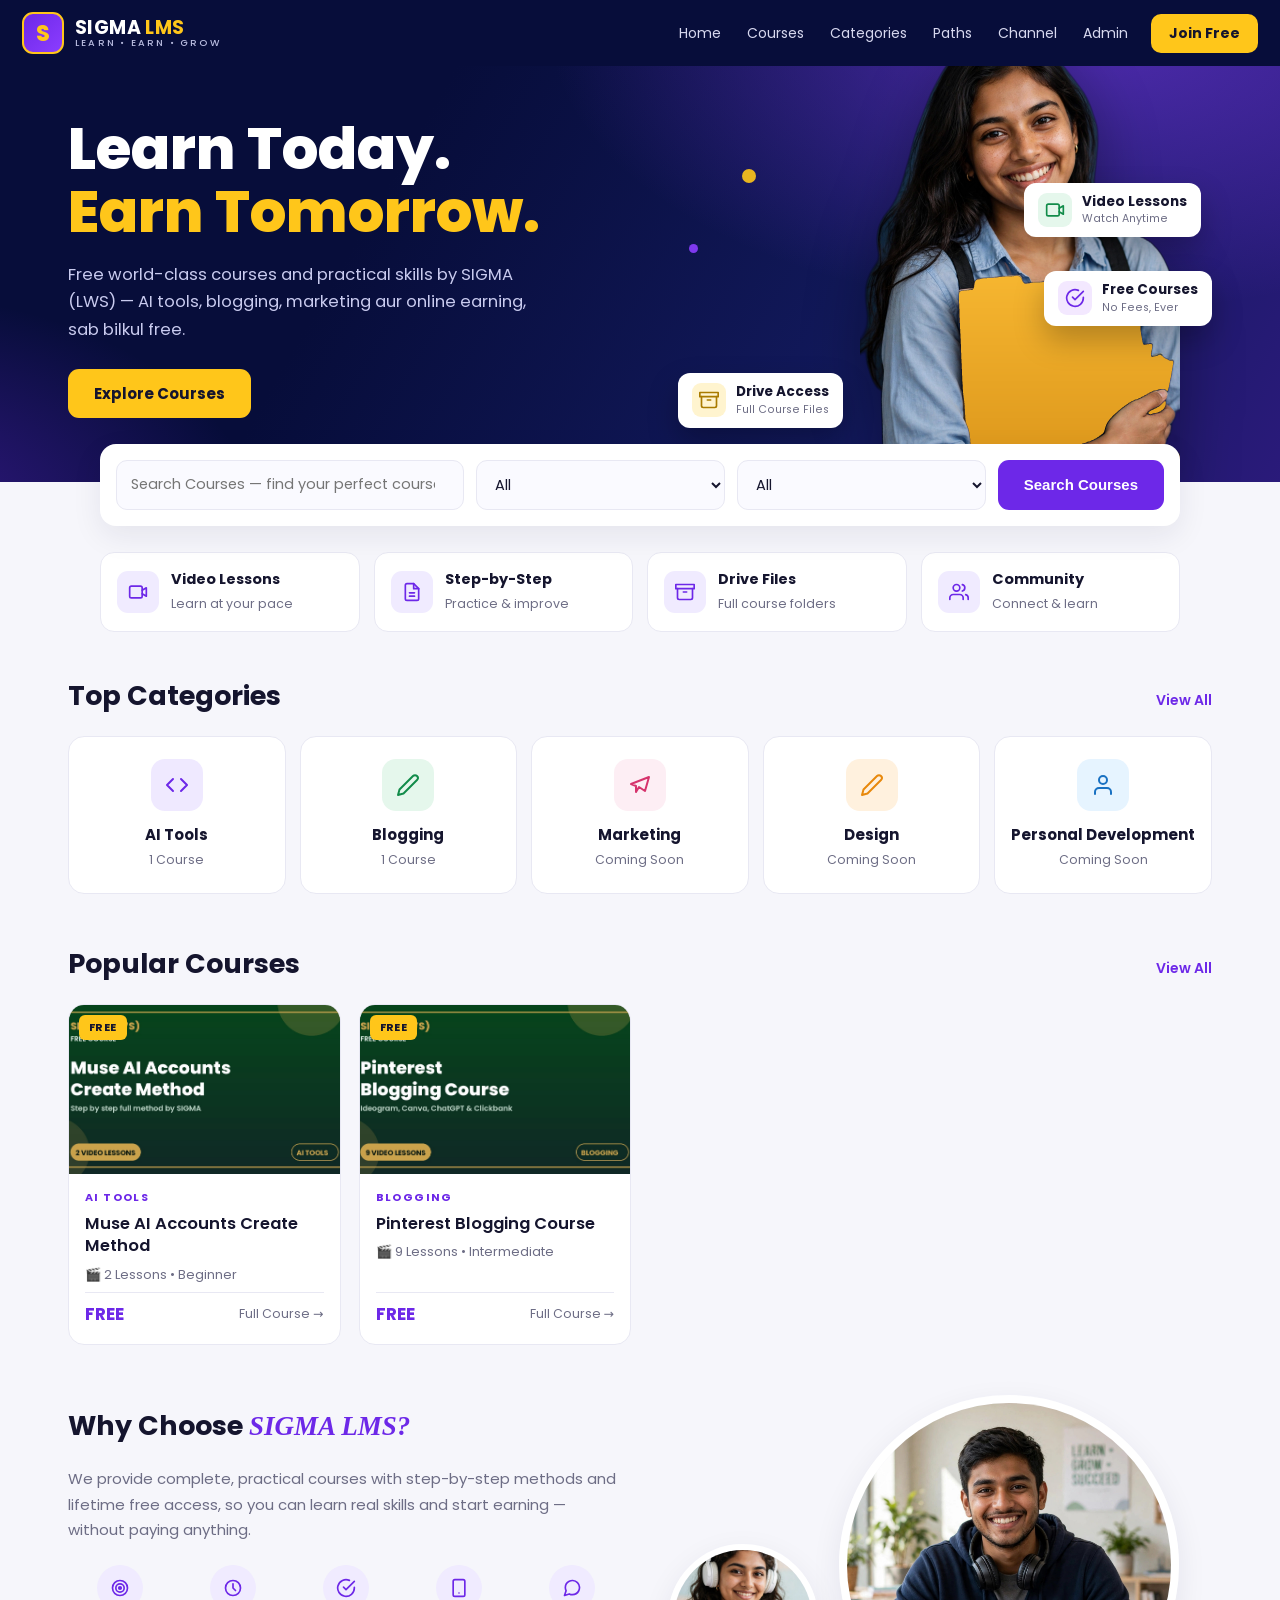
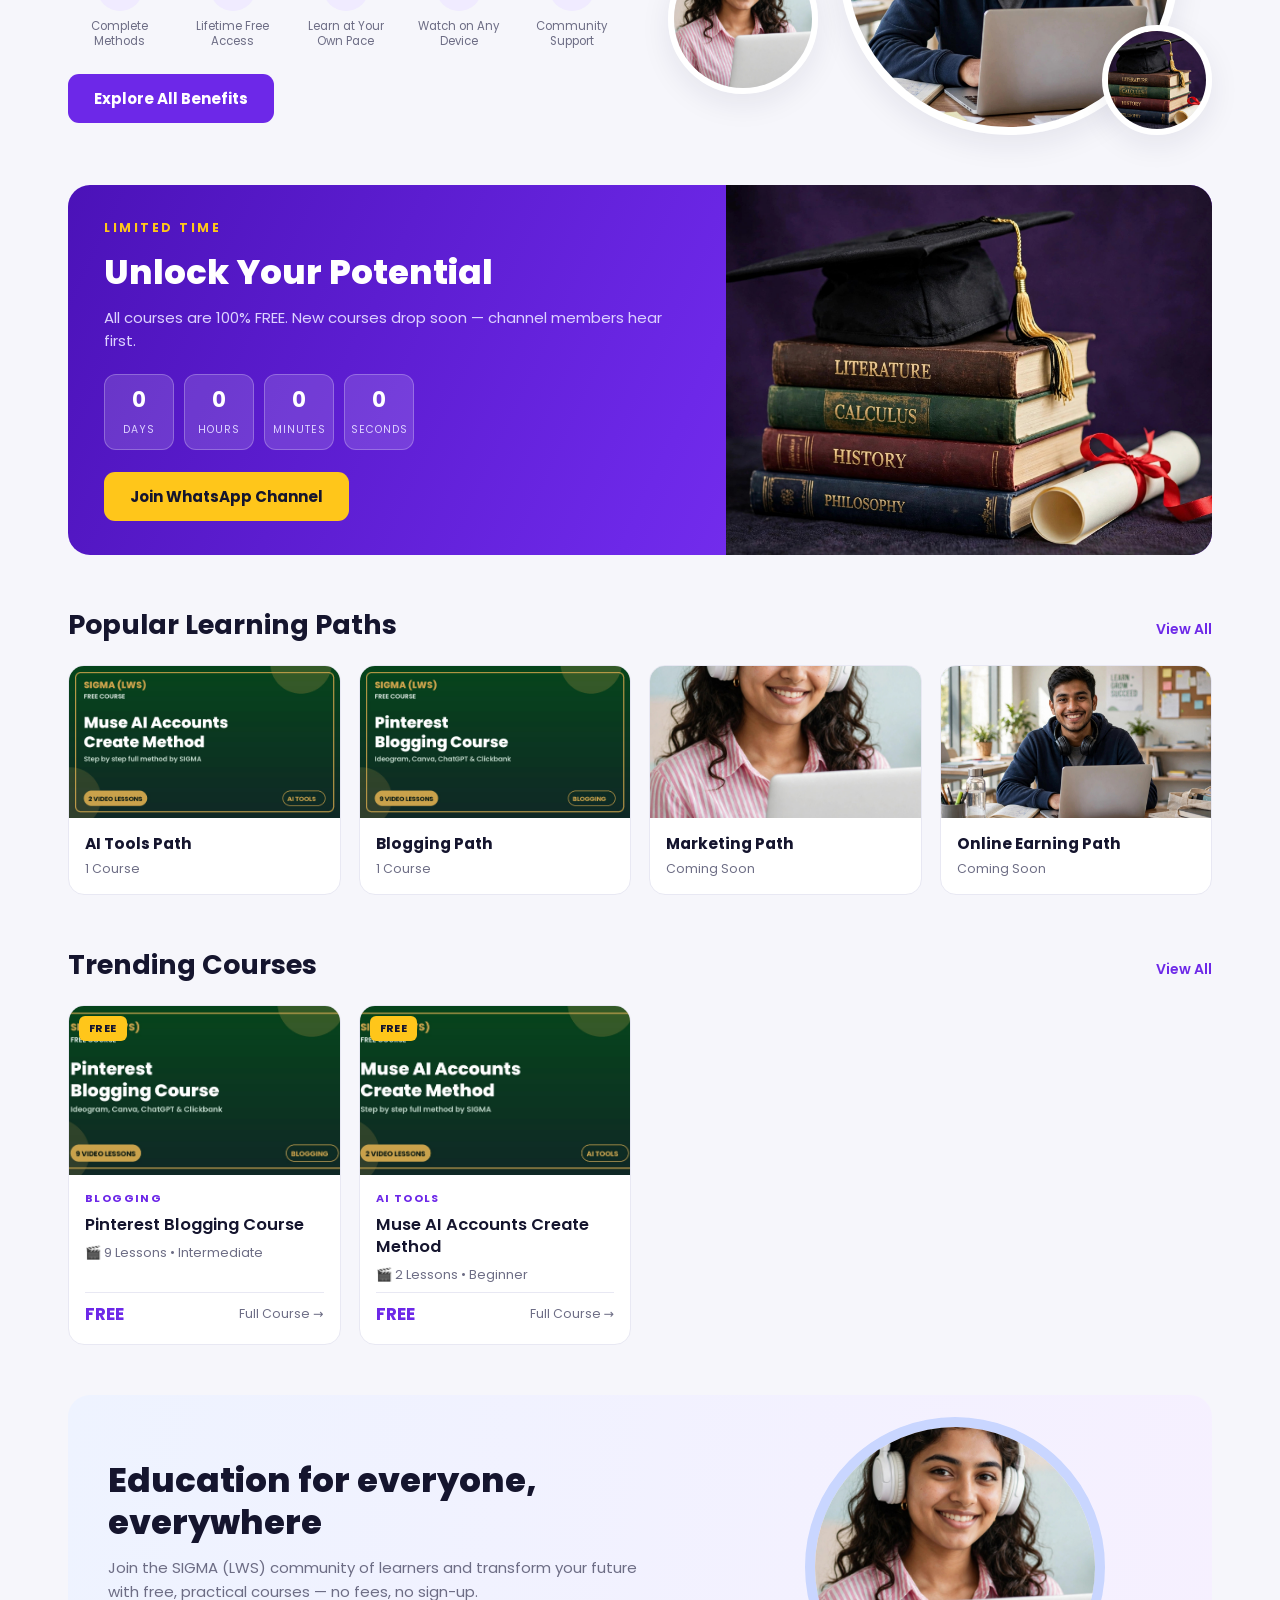
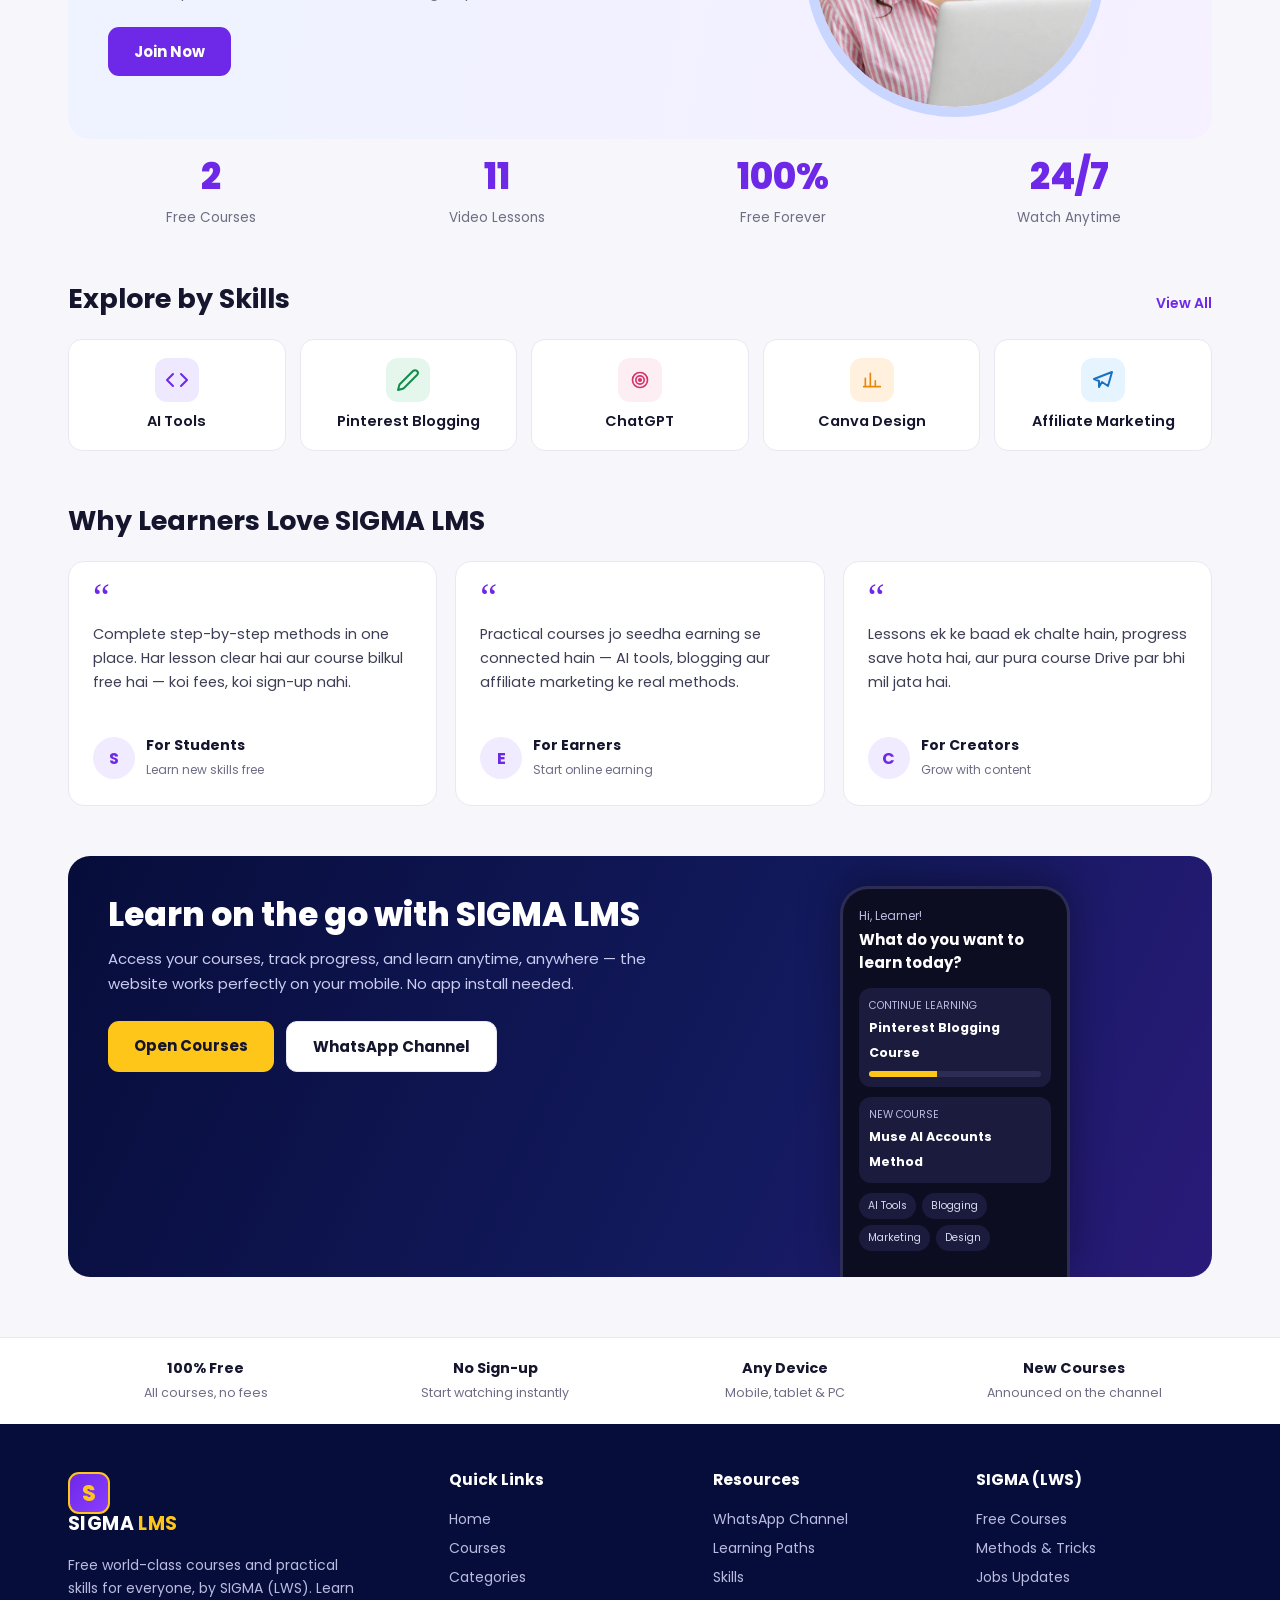
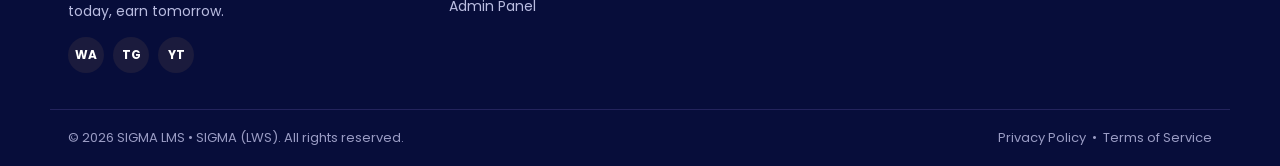
==== index.html @ 2634d7b3 "Redesign homepage to NavikX-style LMS layout (SIGMA branding, honest free-course content)" ====
<!DOCTYPE html>
<html lang="en">
<head>
<meta charset="UTF-8">
<meta name="viewport" content="width=device-width, initial-scale=1.0">
<title>SIGMA LMS — Free Courses by SIGMA (LWS)</title>
<meta name="description" content="Learn today, earn tomorrow. Free online courses by SIGMA (LWS) — watch video lessons online or open the full course in Google Drive.">
<link rel="icon" href="data:image/svg+xml,<svg xmlns='http://www.w3.org/2000/svg' viewBox='0 0 100 100'><rect width='100' height='100' rx='20' fill='%23070d3a'/><text x='50' y='68' font-size='52' text-anchor='middle' fill='%23ffc61a' font-family='Arial' font-weight='bold'>S</text></svg>">
<link rel="preconnect" href="https://fonts.googleapis.com">
<link href="https://fonts.googleapis.com/css2?family=Poppins:wght@400;500;600;700;800&display=swap" rel="stylesheet">
<link rel="stylesheet" href="style.css?v=2">
</head>
<body>
<header class="topbar">
  <a class="brand" href="#/">
    <span class="brand-badge">S</span>
    <span class="brand-text">SIGMA <b>LMS</b><small>LEARN • EARN • GROW</small></span>
  </a>
  <nav class="topnav">
    <a href="#/" class="nl">Home</a>
    <a href="#/" class="nl" data-goto="courses">Courses</a>
    <a href="#/" class="nl" data-goto="categories">Categories</a>
    <a href="#/" class="nl" data-goto="paths">Paths</a>
    <a href="https://whatsapp.com/channel/0029VbE0bx5BKfhvceuZrE1I" target="_blank" rel="noopener" class="nl">Channel</a>
    <a href="admin.html" class="nl">Admin</a>
    <a href="#/" class="joinbtn" data-goto="courses">Join Free</a>
  </nav>
</header>

<main id="app"></main>

<section class="trust">
  <div class="trust-in">
    <div class="trust-item"><b>100% Free</b><span>All courses, no fees</span></div>
    <div class="trust-item"><b>No Sign-up</b><span>Start watching instantly</span></div>
    <div class="trust-item"><b>Any Device</b><span>Mobile, tablet & PC</span></div>
    <div class="trust-item"><b>New Courses</b><span>Announced on the channel</span></div>
  </div>
</section>

<footer class="footer">
  <div class="footer-in">
    <div class="fcol fbrand">
      <a class="brand light" href="#/"><span class="brand-badge">S</span><span class="brand-text">SIGMA <b>LMS</b></span></a>
      <p>Free world-class courses and practical skills for everyone, by SIGMA (LWS). Learn today, earn tomorrow.</p>
      <div class="socials">
        <a href="https://whatsapp.com/channel/0029VbE0bx5BKfhvceuZrE1I" target="_blank" rel="noopener" aria-label="WhatsApp">WA</a>
        <a href="https://t.me/sigmabanner_bot" target="_blank" rel="noopener" aria-label="Telegram">TG</a>
        <a href="https://www.youtube.com/@sigmapackofficial" target="_blank" rel="noopener" aria-label="YouTube">YT</a>
      </div>
    </div>
    <div class="fcol">
      <h4>Quick Links</h4>
      <a href="#/">Home</a><a href="#/" data-goto="courses">Courses</a><a href="#/" data-goto="categories">Categories</a><a href="admin.html">Admin Panel</a>
    </div>
    <div class="fcol">
      <h4>Resources</h4>
      <a href="https://whatsapp.com/channel/0029VbE0bx5BKfhvceuZrE1I" target="_blank" rel="noopener">WhatsApp Channel</a><a href="#/" data-goto="paths">Learning Paths</a><a href="#/" data-goto="skills">Skills</a>
    </div>
    <div class="fcol">
      <h4>SIGMA (LWS)</h4>
      <a href="https://whatsapp.com/channel/0029VbE0bx5BKfhvceuZrE1I" target="_blank" rel="noopener">Free Courses</a><a href="https://whatsapp.com/channel/0029VbE0bx5BKfhvceuZrE1I" target="_blank" rel="noopener">Methods & Tricks</a><a href="https://whatsapp.com/channel/0029VbE0bx5BKfhvceuZrE1I" target="_blank" rel="noopener">Jobs Updates</a>
    </div>
  </div>
  <div class="fbar"><span>© 2026 SIGMA LMS • SIGMA (LWS). All rights reserved.</span><span>Privacy Policy &nbsp;•&nbsp; Terms of Service</span></div>
</footer>

<script src="data.js?v=2"></script>
<script src="app.js?v=2"></script>
</body>
</html>
---- style.css ----
*{box-sizing:border-box;margin:0;padding:0}
:root{
  --navy:#070d3a; --navy2:#131a5e; --purple:#6d28e8; --purple2:#8b3dff;
  --yellow:#ffc61a; --ink:#15152e; --muted:#6d6d85; --bg:#f6f6fb;
  --card:#ffffff; --line:#e8e8f3; --shadow:0 10px 30px rgba(21,21,60,.08);
}
html{scroll-behavior:smooth}
body{background:var(--bg);color:var(--ink);font-family:'Poppins','Segoe UI',system-ui,Arial,sans-serif}
a{color:inherit;text-decoration:none}
img{max-width:100%}
.wrap{max-width:1180px;margin:0 auto;padding:0 18px}

/* header */
.topbar{position:sticky;top:0;z-index:60;background:var(--navy);display:flex;align-items:center;justify-content:space-between;gap:14px;padding:12px 22px}
.brand{display:flex;align-items:center;gap:11px;color:#fff}
.brand-badge{width:42px;height:42px;border-radius:11px;background:linear-gradient(135deg,var(--purple),var(--purple2));border:2px solid var(--yellow);display:flex;align-items:center;justify-content:center;font-size:22px;font-weight:800;color:var(--yellow)}
.brand-text{font-size:19px;font-weight:700;letter-spacing:.4px;line-height:1.05;color:#fff}
.brand-text b{color:var(--yellow)}
.brand-text small{display:block;font-size:9.5px;color:#b9bce0;font-weight:500;letter-spacing:2.2px}
.topnav{display:flex;gap:4px;align-items:center;flex-wrap:wrap}
.topnav a.nl{padding:8px 11px;font-size:14px;color:#d7d8ef;border-radius:8px}
.topnav a.nl:hover{color:var(--yellow)}
.joinbtn{background:var(--yellow);color:#15152e !important;font-weight:700;padding:9px 18px;border-radius:10px;font-size:14px;margin-left:8px}

/* hero */
.hero{background:radial-gradient(900px 480px at 85% -10%,rgba(139,61,255,.5),transparent 60%),radial-gradient(700px 420px at -10% 110%,rgba(109,40,232,.45),transparent 55%),linear-gradient(120deg,var(--navy) 30%,var(--navy2) 70%,#2a1a7a);color:#fff;overflow:hidden;position:relative}
.hero-in{max-width:1180px;margin:0 auto;padding:52px 18px 0;display:grid;grid-template-columns:1.05fr .95fr;gap:20px;align-items:end}
.hero-copy{padding-bottom:64px}
.hero-copy h1{font-size:clamp(36px,5.4vw,58px);line-height:1.08;font-weight:800}
.hero-copy h1 span{color:var(--yellow);display:block}
.hero-copy p{color:#c9cbef;margin:18px 0 26px;font-size:16.5px;line-height:1.65;max-width:480px}
.btn{display:inline-block;padding:13px 26px;border-radius:11px;background:var(--yellow);color:#15152e;font-weight:700;font-size:15px;border:none;cursor:pointer;transition:transform .15s ease}
.btn:hover{transform:translateY(-2px)}
.btn.purple{background:var(--purple);color:#fff}
.btn.ghost{background:#fff;color:var(--ink);border:1px solid var(--line)}
.btn.green{background:#128c4a;color:#fff}
.btn:disabled{opacity:.45;cursor:default;transform:none}
.hero-art{position:relative;min-height:340px}
.hero-art>img{position:absolute;bottom:0;right:6%;height:min(480px,44vw);filter:drop-shadow(0 18px 30px rgba(0,0,0,.35))}
.hero-dot{position:absolute;border-radius:50%;background:var(--yellow);opacity:.9}
.chip-float{position:absolute;background:#fff;color:var(--ink);border-radius:12px;box-shadow:0 14px 30px rgba(0,0,0,.25);padding:10px 14px;display:flex;gap:10px;align-items:center;font-size:13px;line-height:1.3;max-width:210px}
.chip-float b{display:block;font-size:13.5px}
.chip-float small{color:var(--muted)}
.chip-float .ic{width:34px;height:34px;flex:0 0 34px;border-radius:9px;display:flex;align-items:center;justify-content:center}
.cf1{top:12%;right:2%}.cf2{top:38%;right:0}.cf3{bottom:16%;left:0}
.ic.g{background:#e5f7ec;color:#128c4a}.ic.p{background:#f3e8ff;color:var(--purple)}.ic.y{background:#fff4cf;color:#a97b00}

/* search card */
.searchbar-card{max-width:1080px;margin:-38px auto 0;position:relative;z-index:5;background:#fff;border-radius:16px;box-shadow:var(--shadow);padding:16px;display:grid;grid-template-columns:1.4fr 1fr 1fr auto;gap:12px}
.searchbar-card input,.searchbar-card select{width:100%;border:1px solid var(--line);background:#fafaff;border-radius:11px;padding:13px 14px;font-size:14.5px;color:var(--ink);outline:none;font-family:inherit}
.searchbar-card input:focus,.searchbar-card select:focus{border-color:var(--purple)}

/* features strip */
.features{max-width:1080px;margin:26px auto 0;display:grid;grid-template-columns:repeat(4,1fr);gap:14px}
.feature{background:#fff;border:1px solid var(--line);border-radius:14px;padding:16px;display:flex;gap:12px;align-items:center}
.feature .ic{width:42px;height:42px;flex:0 0 42px;border-radius:11px;display:flex;align-items:center;justify-content:center;background:#f0ebff;color:var(--purple)}
.feature b{display:block;font-size:14.5px}
.feature small{color:var(--muted);font-size:12.5px}

/* sections */
.section{max-width:1180px;margin:0 auto;padding:44px 18px 6px}
.sec-head{display:flex;justify-content:space-between;align-items:baseline;gap:12px;margin-bottom:20px}
.sec-head h2{font-size:clamp(21px,3vw,27px);font-weight:700}
.sec-head h2 em{font-style:italic;color:var(--purple);font-family:Georgia,serif}
.sec-head a{color:var(--purple);font-size:14px;font-weight:600}

/* categories */
.cats{display:grid;grid-template-columns:repeat(5,1fr);gap:14px}
.cat{background:#fff;border:1px solid var(--line);border-radius:16px;padding:22px 10px;text-align:center;transition:transform .15s ease,box-shadow .15s ease}
.cat:hover{transform:translateY(-3px);box-shadow:var(--shadow)}
.cat .ic{width:52px;height:52px;margin:0 auto 12px;border-radius:14px;display:flex;align-items:center;justify-content:center}
.cat b{display:block;font-size:15px}
.cat small{color:var(--muted);font-size:12.5px}
.ic.c1{background:#efe9ff;color:#6d28e8}.ic.c2{background:#e5f7ec;color:#128c4a}.ic.c3{background:#fdeef4;color:#d6336c}.ic.c4{background:#fff1de;color:#e8890c}.ic.c5{background:#e6f4ff;color:#1971c2}

/* course cards */
.grid{display:grid;grid-template-columns:repeat(4,1fr);gap:18px}
.card{background:var(--card);border:1px solid var(--line);border-radius:16px;overflow:hidden;transition:transform .18s ease,box-shadow .18s ease;display:flex;flex-direction:column}
.card:hover{transform:translateY(-4px);box-shadow:var(--shadow)}
.card .thumbwrap{position:relative}
.card img{width:100%;aspect-ratio:16/10;object-fit:cover;display:block;background:#0a0a24}
.badge{position:absolute;top:10px;left:10px;background:var(--yellow);color:#15152e;font-size:11px;font-weight:700;padding:4px 10px;border-radius:6px;letter-spacing:.4px}
.card-body{padding:15px 16px 17px;display:flex;flex-direction:column;gap:7px;flex:1}
.card-cat{font-size:11px;letter-spacing:1.4px;color:var(--purple);font-weight:700;text-transform:uppercase}
.card h3{font-size:16.5px;line-height:1.35;font-weight:600}
.card h3 a:hover{color:var(--purple)}
.card .meta{color:var(--muted);font-size:13px}
.card .price{margin-top:auto;padding-top:8px;border-top:1px solid var(--line);display:flex;justify-content:space-between;align-items:center}
.card .price b{color:var(--purple);font-size:17px}
.card .price span{color:var(--muted);font-size:12.5px}
.prog{height:6px;background:#eeeef7;border-radius:99px;overflow:hidden}
.prog i{display:block;height:100%;background:var(--purple)}

/* why choose */
.why{display:grid;grid-template-columns:1fr 1fr;gap:34px;align-items:center}
.why p{color:var(--muted);line-height:1.7;margin:12px 0 22px;font-size:15px}
.why-feats{display:grid;grid-template-columns:repeat(5,1fr);gap:10px;margin-bottom:24px}
.why-feats .wf{text-align:center;font-size:11.5px;color:var(--muted);line-height:1.35}
.why-feats .wf .ic{width:46px;height:46px;margin:0 auto 8px;border-radius:50%;background:#f0ebff;color:var(--purple);display:flex;align-items:center;justify-content:center}
.why-art{position:relative;min-height:340px}
.why-art .big{width:min(340px,72%);aspect-ratio:1;border-radius:50%;object-fit:cover;border:8px solid #fff;box-shadow:var(--shadow);position:absolute;right:6%;top:0}
.why-art .s1{width:150px;aspect-ratio:1;border-radius:50%;object-fit:cover;border:6px solid #fff;box-shadow:var(--shadow);position:absolute;left:2%;bottom:12%}
.why-art .s2{width:110px;aspect-ratio:1;border-radius:50%;object-fit:cover;border:6px solid #fff;box-shadow:var(--shadow);position:absolute;right:0;bottom:0}

/* offer banner */
.offer{background:linear-gradient(115deg,#4b12b8,#6d28e8 55%,#8b3dff);border-radius:22px;color:#fff;display:grid;grid-template-columns:1.15fr .85fr;overflow:hidden}
.offer-copy{padding:34px 36px}
.offer-copy .lt{color:var(--yellow);letter-spacing:2.5px;font-size:12px;font-weight:700}
.offer-copy h3{font-size:clamp(24px,3.4vw,34px);margin:10px 0 8px;font-weight:800}
.offer-copy p{color:#ddd2ff;font-size:15px}
.count{display:flex;gap:10px;margin:22px 0}
.count .cd{background:rgba(255,255,255,.14);border:1px solid rgba(255,255,255,.25);border-radius:12px;padding:9px 0;width:70px;text-align:center}
.count .cd b{display:block;font-size:21px}
.count .cd small{font-size:10.5px;color:#ddd2ff;letter-spacing:1px}
.offer img{width:100%;height:100%;object-fit:cover;min-height:230px}

/* paths */
.paths{display:grid;grid-template-columns:repeat(4,1fr);gap:18px}
.path{background:#fff;border:1px solid var(--line);border-radius:16px;overflow:hidden;transition:transform .15s ease,box-shadow .15s ease}
.path:hover{transform:translateY(-3px);box-shadow:var(--shadow)}
.path img{width:100%;aspect-ratio:16/9;object-fit:cover;display:block}
.path .pb{padding:14px 16px}
.path b{font-size:15.5px;display:block}
.path small{color:var(--muted);font-size:12.5px}

/* education banner */
.edu{background:linear-gradient(100deg,#eef3ff,#f6f0ff);border-radius:22px;display:grid;grid-template-columns:1.1fr .9fr;align-items:center;overflow:hidden}
.edu-copy{padding:38px 40px}
.edu-copy h3{font-size:clamp(24px,3.4vw,34px);line-height:1.25;font-weight:800}
.edu-copy p{color:var(--muted);margin:12px 0 22px;line-height:1.65;font-size:15px}
.edu-art{display:flex;justify-content:center;padding:22px}
.edu-art img{width:min(300px,80%);aspect-ratio:1;object-fit:cover;border-radius:50%;border:10px solid #c9d6ff}

/* stats */
.stats{display:grid;grid-template-columns:repeat(4,1fr);text-align:center;padding:10px 0 0}
.stats .st b{display:block;font-size:clamp(24px,3.6vw,36px);color:var(--purple);font-weight:800}
.stats .st span{color:var(--muted);font-size:13.5px}

/* skills */
.skills{display:grid;grid-template-columns:repeat(5,1fr);gap:14px}
.skill{background:#fff;border:1px solid var(--line);border-radius:14px;padding:18px 10px;text-align:center;font-weight:600;font-size:14.5px}
.skill .ic{width:44px;height:44px;margin:0 auto 9px;border-radius:12px;display:flex;align-items:center;justify-content:center}

/* learner cards */
.learners{display:grid;grid-template-columns:repeat(3,1fr);gap:18px}
.learner{background:#fff;border:1px solid var(--line);border-radius:16px;padding:24px}
.learner .q{font-size:38px;color:var(--purple);font-family:Georgia,serif;line-height:.6;display:block;margin-bottom:14px}
.learner p{color:#3d3d55;line-height:1.65;font-size:14.5px;min-height:96px}
.learner .who{display:flex;gap:11px;align-items:center;margin-top:16px}
.learner .who .av{width:42px;height:42px;border-radius:50%;background:#f0ebff;color:var(--purple);display:flex;align-items:center;justify-content:center;font-weight:700}
.learner .who b{display:block;font-size:14px}
.learner .who small{color:var(--muted);font-size:12px}

/* app banner */
.appbanner{background:linear-gradient(115deg,var(--navy),var(--navy2) 60%,#2a1a7a);border-radius:22px;color:#fff;display:grid;grid-template-columns:1.1fr .9fr;overflow:hidden}
.app-copy{padding:38px 40px}
.app-copy h3{font-size:clamp(24px,3.4vw,33px);font-weight:800;line-height:1.25}
.app-copy p{color:#c9cbef;margin:12px 0 24px;line-height:1.65;font-size:15px}
.app-btns{display:flex;gap:12px;flex-wrap:wrap}
.phone-zone{display:flex;justify-content:center;align-items:flex-end;padding-top:30px}
.phone{width:230px;background:#0d0d22;border:3px solid #2c2c55;border-bottom:none;border-radius:28px 28px 0 0;padding:18px 16px 26px;box-shadow:0 -10px 40px rgba(0,0,0,.35)}
.phone .ph-greet{font-size:12px;color:#b9bce0}
.phone .ph-title{font-weight:700;font-size:15px;margin:3px 0 14px}
.phone .ph-card{background:#1b1b3d;border-radius:12px;padding:10px;margin-bottom:10px}
.phone .ph-card small{color:#b9bce0;font-size:10.5px;display:block}
.phone .ph-card b{font-size:12.5px}
.phone .ph-bar{height:6px;background:#2c2c55;border-radius:99px;margin-top:7px;overflow:hidden}
.phone .ph-bar i{display:block;height:100%;width:40%;background:var(--yellow)}
.phone .ph-chips{display:flex;gap:6px;flex-wrap:wrap}
.phone .ph-chips span{background:#1b1b3d;font-size:10.5px;padding:5px 9px;border-radius:99px;color:#d7d8ef}

/* trust + footer */
.trust{background:#fff;border-top:1px solid var(--line);margin-top:54px}
.trust-in{max-width:1180px;margin:0 auto;padding:20px 18px;display:grid;grid-template-columns:repeat(4,1fr);gap:14px;text-align:center}
.trust-item b{display:block;font-size:14.5px}
.trust-item span{color:var(--muted);font-size:12.5px}
.footer{background:var(--navy);color:#d7d8ef}
.footer-in{max-width:1180px;margin:0 auto;padding:44px 18px 10px;display:grid;grid-template-columns:1.5fr 1fr 1fr 1fr;gap:28px}
.fcol h4{color:#fff;font-size:15.5px;margin-bottom:14px}
.fcol a{display:block;color:#b9bce0;font-size:14px;padding:4px 0}
.fcol a:hover{color:var(--yellow)}
.fbrand p{color:#b9bce0;font-size:14px;line-height:1.65;margin:14px 0;max-width:300px}
.socials{display:flex;gap:9px}
.socials a{width:36px;height:36px;border-radius:50%;background:#1b1b3d;color:#fff;display:flex;align-items:center;justify-content:center;font-size:12px;font-weight:700;padding:0}
.fbar{max-width:1180px;margin:0 auto;padding:18px;display:flex;justify-content:space-between;gap:10px;flex-wrap:wrap;border-top:1px solid #23235c;font-size:13px;color:#9a9cc4;margin-top:26px}

/* course page */
.coursepage{max-width:1080px;margin:0 auto;padding:26px 18px 10px}
.backlink{color:var(--purple);font-size:14px;font-weight:600}
.course-head{margin:16px 0 6px}
.course-head h2{font-size:clamp(22px,4vw,31px);line-height:1.25}
.course-head p{color:var(--muted);margin-top:8px;line-height:1.6}
.player-wrap{background:#000;border-radius:16px;overflow:hidden;box-shadow:var(--shadow);margin-top:14px}
.player-wrap iframe,.player-wrap video{width:100%;aspect-ratio:16/9;display:block;border:0;background:#000}
.now{margin:14px 0 6px;font-size:15px}
.now b{color:var(--purple)}
.player-actions{display:flex;gap:10px;flex-wrap:wrap;margin:14px 0 24px}
.lessons{display:flex;flex-direction:column;gap:8px;margin-top:10px}
.lesson{display:flex;gap:12px;align-items:center;background:#fff;border:1px solid var(--line);border-radius:12px;padding:12px 14px;cursor:pointer;text-align:left;width:100%;color:var(--ink);font-size:14.5px;font-family:inherit}
.lesson:hover{border-color:var(--purple)}
.lesson.playing{border-color:var(--purple);background:#f4efff}
.lesson .n{width:30px;height:30px;flex:0 0 30px;border-radius:50%;background:#efe9ff;color:var(--purple);display:flex;align-items:center;justify-content:center;font-size:13px;font-weight:700}
.lesson.playing .n{background:var(--purple);color:#fff}
.lesson .done{margin-left:auto;color:#128c4a;font-weight:700;white-space:nowrap}
.empty{color:var(--muted);padding:34px 0;text-align:center}

@media(max-width:1020px){
  .grid{grid-template-columns:repeat(2,1fr)}
  .paths{grid-template-columns:repeat(2,1fr)}
  .cats{grid-template-columns:repeat(3,1fr)}
  .skills{grid-template-columns:repeat(3,1fr)}
  .features{grid-template-columns:repeat(2,1fr)}
}
@media(max-width:760px){
  .hero-in{grid-template-columns:1fr;padding-top:38px}
  .hero-copy{padding-bottom:8px}
  .hero-art{min-height:300px}
  .hero-art>img{height:320px;right:50%;transform:translateX(50%)}
  .cf1{top:2%;right:0}.cf2{top:34%;right:0}.cf3{bottom:4%;left:0}
  .searchbar-card{grid-template-columns:1fr;margin:-24px 14px 0}
  .features{margin:20px 14px 0}
  .why{grid-template-columns:1fr}
  .why-art{min-height:300px}
  .offer,.edu,.appbanner{grid-template-columns:1fr}
  .learners{grid-template-columns:1fr}
  .stats{grid-template-columns:repeat(2,1fr);gap:16px}
  .trust-in{grid-template-columns:repeat(2,1fr)}
  .footer-in{grid-template-columns:1fr 1fr}
  .topnav a.nl{display:none}
  .topnav a.nl.keep{display:block}
}
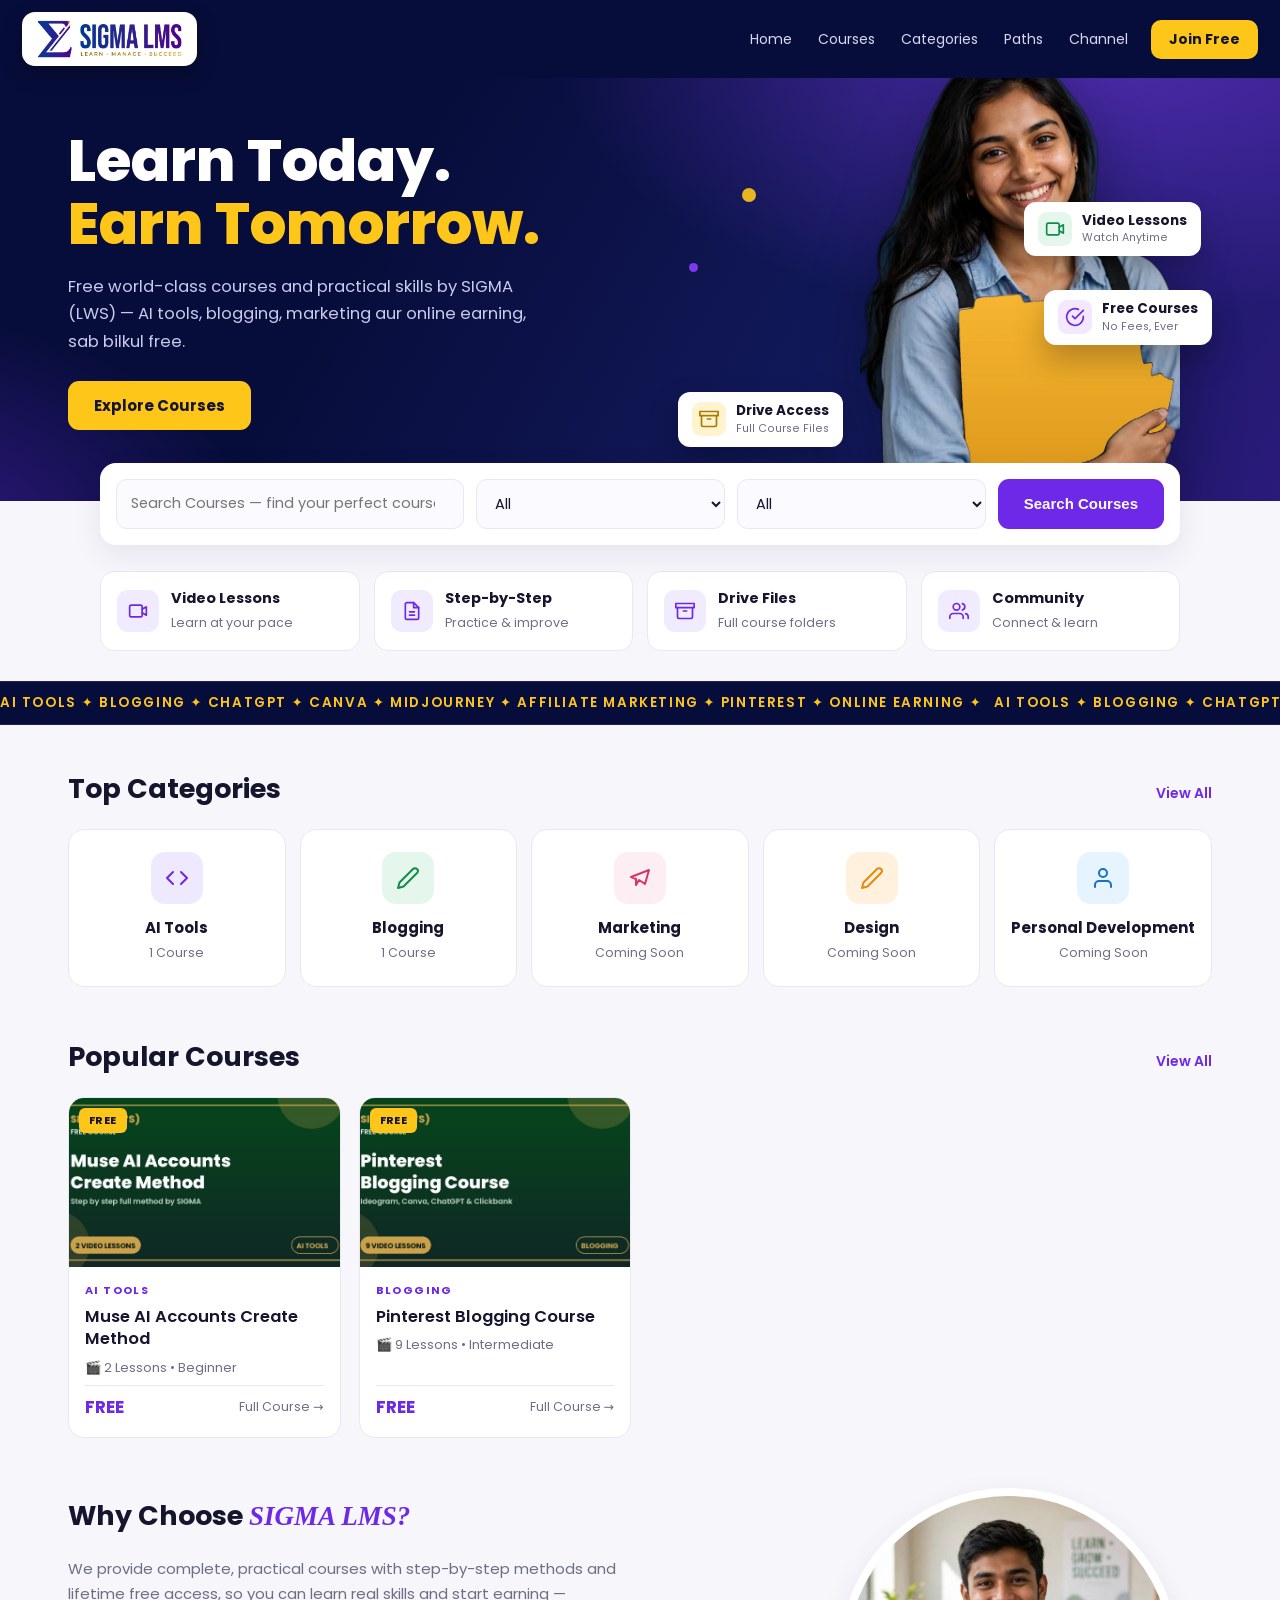
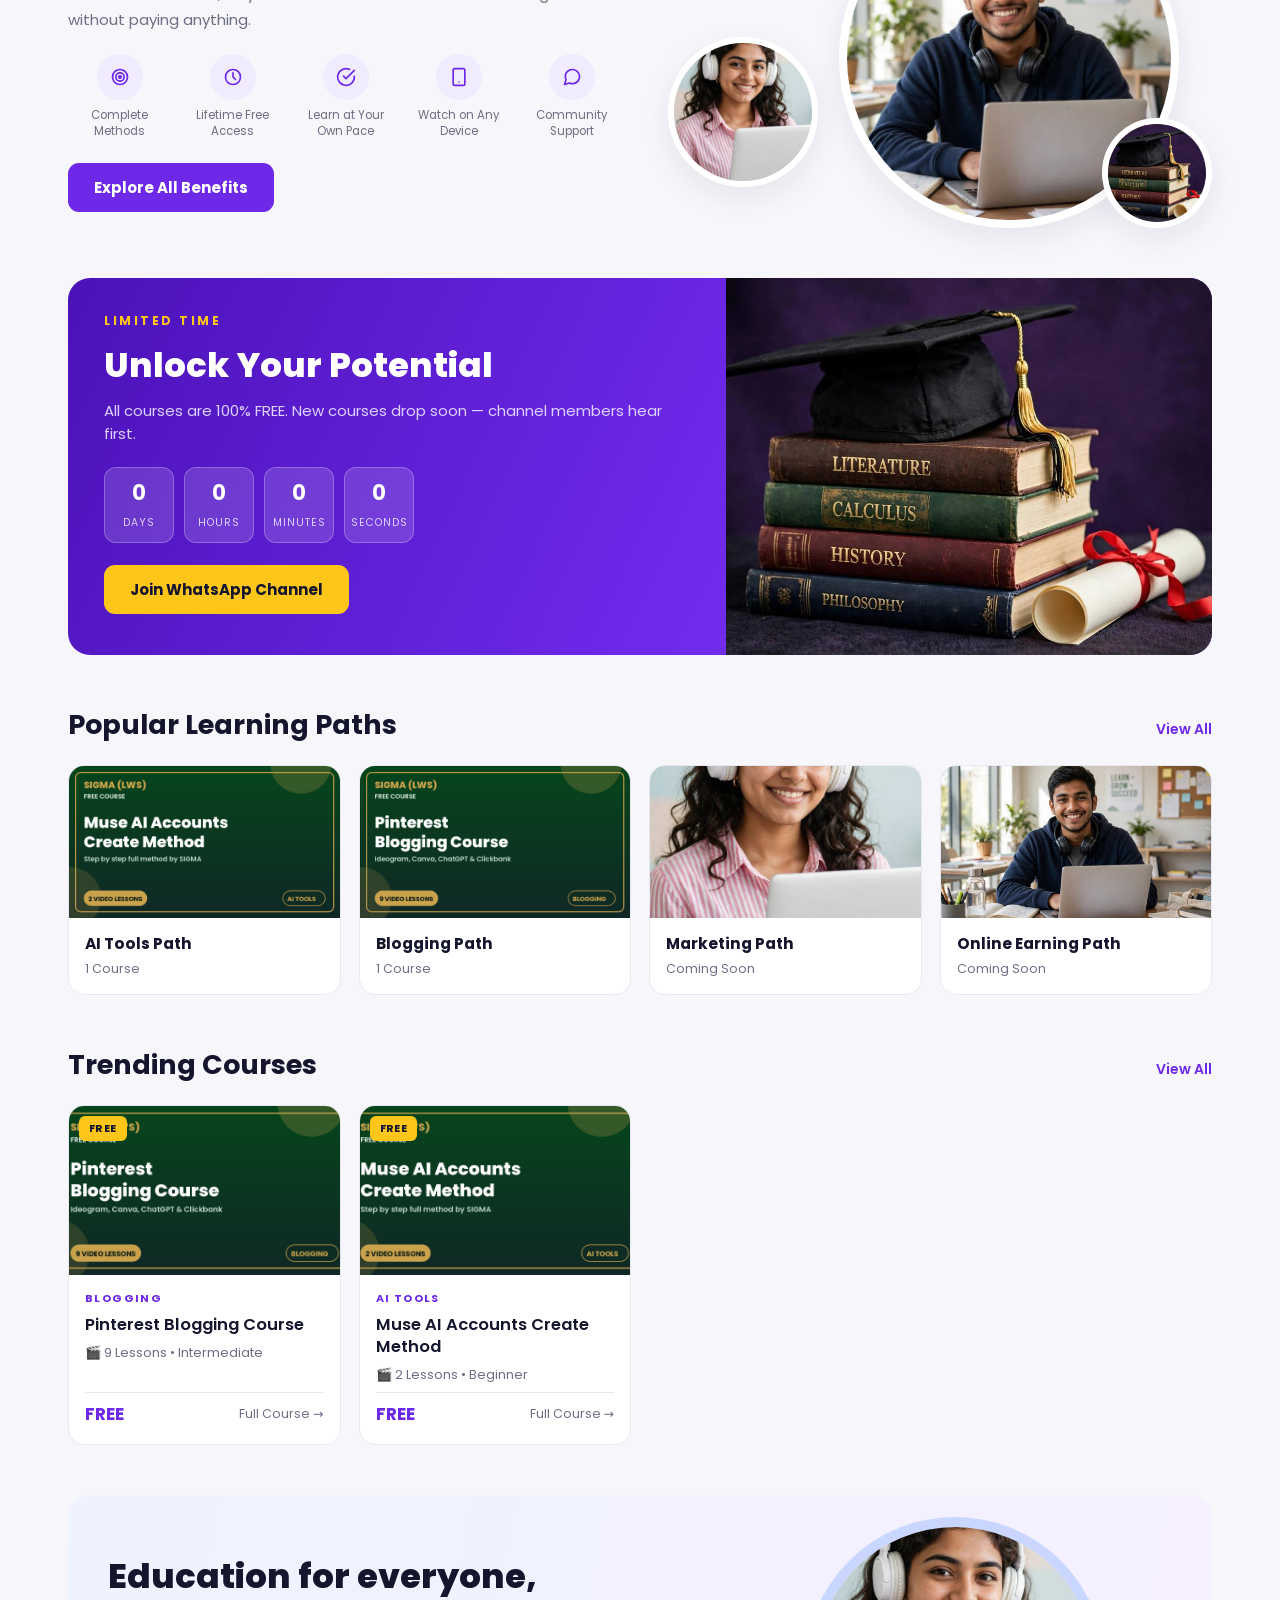
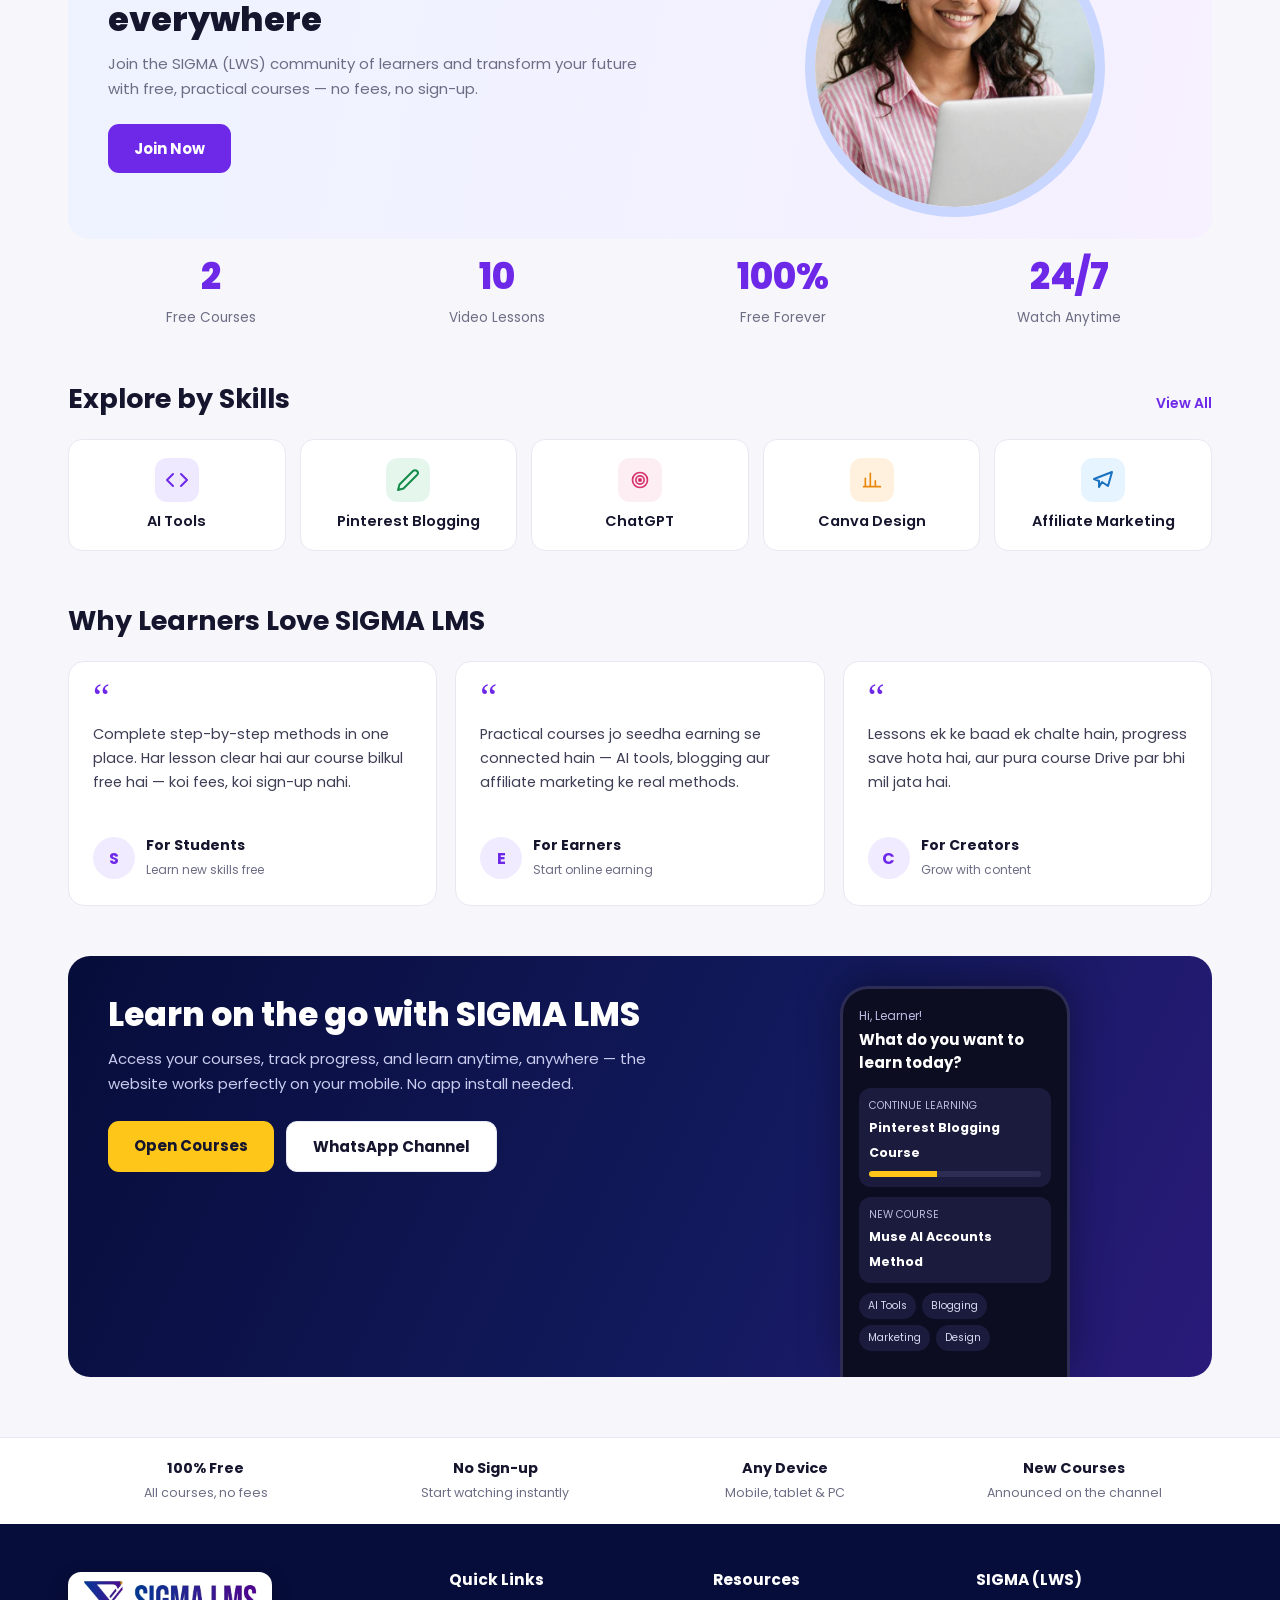
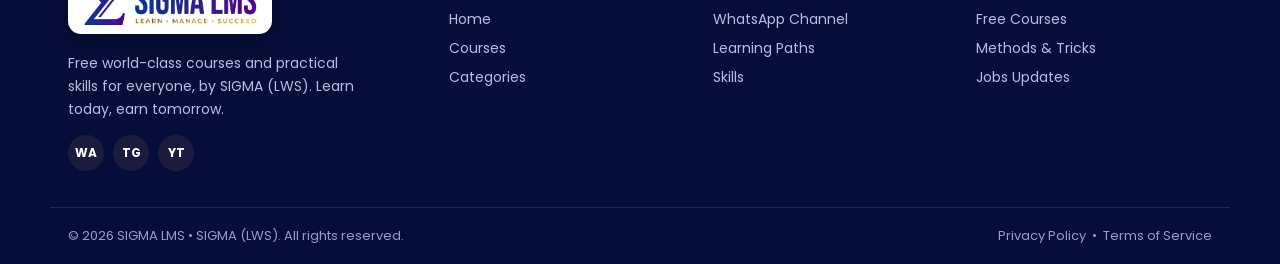
==== commit c4f868d6: "Fix round: real SIGMA LMS logo, hidden admin + username login, compressed images (3.6MB to 0.45MB), " ====
--- a/index.html
+++ b/index.html
@@ -5,16 +5,15 @@
 <meta name="viewport" content="width=device-width, initial-scale=1.0">
 <title>SIGMA LMS — Free Courses by SIGMA (LWS)</title>
 <meta name="description" content="Learn today, earn tomorrow. Free online courses by SIGMA (LWS) — watch video lessons online or open the full course in Google Drive.">
-<link rel="icon" href="data:image/svg+xml,<svg xmlns='http://www.w3.org/2000/svg' viewBox='0 0 100 100'><rect width='100' height='100' rx='20' fill='%23070d3a'/><text x='50' y='68' font-size='52' text-anchor='middle' fill='%23ffc61a' font-family='Arial' font-weight='bold'>S</text></svg>">
+<link rel="icon" type="image/png" href="assets/favicon.png">
 <link rel="preconnect" href="https://fonts.googleapis.com">
 <link href="https://fonts.googleapis.com/css2?family=Poppins:wght@400;500;600;700;800&display=swap" rel="stylesheet">
-<link rel="stylesheet" href="style.css?v=2">
+<link rel="stylesheet" href="style.css?v=4">
 </head>
 <body>
 <header class="topbar">
   <a class="brand" href="#/">
-    <span class="brand-badge">S</span>
-    <span class="brand-text">SIGMA <b>LMS</b><small>LEARN • EARN • GROW</small></span>
+    <span class="logo-pill"><img src="assets/logo-full.webp" alt="SIGMA LMS — Learn, Manage, Succeed"></span>
   </a>
   <nav class="topnav">
     <a href="#/" class="nl">Home</a>
@@ -22,7 +21,6 @@
     <a href="#/" class="nl" data-goto="categories">Categories</a>
     <a href="#/" class="nl" data-goto="paths">Paths</a>
     <a href="https://whatsapp.com/channel/0029VbE0bx5BKfhvceuZrE1I" target="_blank" rel="noopener" class="nl">Channel</a>
-    <a href="admin.html" class="nl">Admin</a>
     <a href="#/" class="joinbtn" data-goto="courses">Join Free</a>
   </nav>
 </header>
@@ -41,7 +39,7 @@
 <footer class="footer">
   <div class="footer-in">
     <div class="fcol fbrand">
-      <a class="brand light" href="#/"><span class="brand-badge">S</span><span class="brand-text">SIGMA <b>LMS</b></span></a>
+      <a class="brand light" href="#/"><span class="logo-pill foot"><img src="assets/logo-full.webp" alt="SIGMA LMS — Learn, Manage, Succeed"></span></a>
       <p>Free world-class courses and practical skills for everyone, by SIGMA (LWS). Learn today, earn tomorrow.</p>
       <div class="socials">
         <a href="https://whatsapp.com/channel/0029VbE0bx5BKfhvceuZrE1I" target="_blank" rel="noopener" aria-label="WhatsApp">WA</a>
@@ -51,7 +49,7 @@
     </div>
     <div class="fcol">
       <h4>Quick Links</h4>
-      <a href="#/">Home</a><a href="#/" data-goto="courses">Courses</a><a href="#/" data-goto="categories">Categories</a><a href="admin.html">Admin Panel</a>
+      <a href="#/">Home</a><a href="#/" data-goto="courses">Courses</a><a href="#/" data-goto="categories">Categories</a>
     </div>
     <div class="fcol">
       <h4>Resources</h4>
@@ -65,7 +63,7 @@
   <div class="fbar"><span>© 2026 SIGMA LMS • SIGMA (LWS). All rights reserved.</span><span>Privacy Policy &nbsp;•&nbsp; Terms of Service</span></div>
 </footer>
 
-<script src="data.js?v=2"></script>
-<script src="app.js?v=2"></script>
+<script src="data.js?v=4"></script>
+<script src="app.js?v=4"></script>
 </body>
 </html>
--- a/style.css
+++ b/style.css
@@ -229,3 +229,54 @@
   .topnav a.nl{display:none}
   .topnav a.nl.keep{display:block}
 }
+
+/* ===== v3: logo, animations, responsive fixes ===== */
+.logo{width:44px;height:44px;border-radius:12px;display:block;box-shadow:0 6px 16px rgba(0,0,0,.3)}
+body{overflow-x:hidden}
+@keyframes fadeUp{from{opacity:0;transform:translateY(28px)}to{opacity:1;transform:none}}
+@keyframes floaty{from{transform:translateY(-5px)}to{transform:translateY(7px)}}
+.hero-copy{animation:fadeUp .8s cubic-bezier(.2,.7,.2,1) both}
+.hero-art>img{animation:fadeUp .9s .15s cubic-bezier(.2,.7,.2,1) both}
+.chip-float{animation:floaty 4.5s ease-in-out infinite alternate}
+.cf2{animation-delay:1.2s}.cf3{animation-delay:2s}
+.rv{opacity:0;transform:translateY(26px);transition:opacity .7s ease,transform .7s cubic-bezier(.2,.7,.2,1)}
+.rv.in{opacity:1;transform:none}
+.marquee{background:var(--navy);border-top:1px solid #23235c;border-bottom:1px solid #23235c;overflow:hidden;padding:11px 0;margin-top:30px}
+.marquee-track{display:flex;width:max-content;animation:mq 26s linear infinite}
+.marquee-track span{color:var(--yellow);font-weight:600;font-size:13.5px;letter-spacing:1.6px;white-space:nowrap;padding-right:12px}
+@keyframes mq{to{transform:translateX(-50%)}}
+.card .thumbwrap img,.path img{transition:transform .5s cubic-bezier(.2,.7,.2,1)}
+.card:hover .thumbwrap img,.path:hover img{transform:scale(1.05)}
+.btn{position:relative;overflow:hidden}
+.btn::after{content:'';position:absolute;top:0;left:-70%;width:45%;height:100%;background:linear-gradient(100deg,transparent,rgba(255,255,255,.45),transparent);transform:skewX(-20deg);transition:left .5s ease}
+.btn:hover::after{left:120%}
+@media(max-width:560px){
+  .topbar{padding:10px 14px}
+  .brand-text small{display:none}
+  .brand-text{font-size:16.5px}
+  .logo{width:38px;height:38px}
+  .joinbtn{padding:8px 13px;font-size:13px;margin-left:2px}
+  .grid{grid-template-columns:1fr}
+  .paths{grid-template-columns:1fr}
+  .cats{grid-template-columns:repeat(2,1fr)}
+  .skills{grid-template-columns:repeat(2,1fr)}
+  .why-feats{grid-template-columns:repeat(3,1fr);row-gap:16px}
+  .features{grid-template-columns:1fr 1fr;gap:10px}
+  .feature{padding:12px}
+  .count .cd{width:56px}
+  .count{gap:7px}
+  .chip-float{max-width:172px;font-size:11.5px;padding:8px 10px}
+  .chip-float b{font-size:12.5px}
+  .section{padding:34px 14px 4px}
+  .offer-copy,.edu-copy,.app-copy{padding:26px 22px}
+  .searchbar-card{margin:-24px 12px 0}
+  .footer-in{grid-template-columns:1fr}
+  .hero-copy p{font-size:15px}
+  .stats{gap:14px}
+}
+
+/* ===== v4: real logo ===== */
+.logo-pill{background:#fff;border-radius:13px;padding:7px 14px;display:inline-flex;align-items:center;box-shadow:0 8px 20px rgba(0,0,0,.28)}
+.logo-pill img{height:40px;width:auto;display:block}
+.logo-pill.foot img{height:48px}
+@media(max-width:560px){.logo-pill{padding:5px 10px}.logo-pill img{height:32px}}
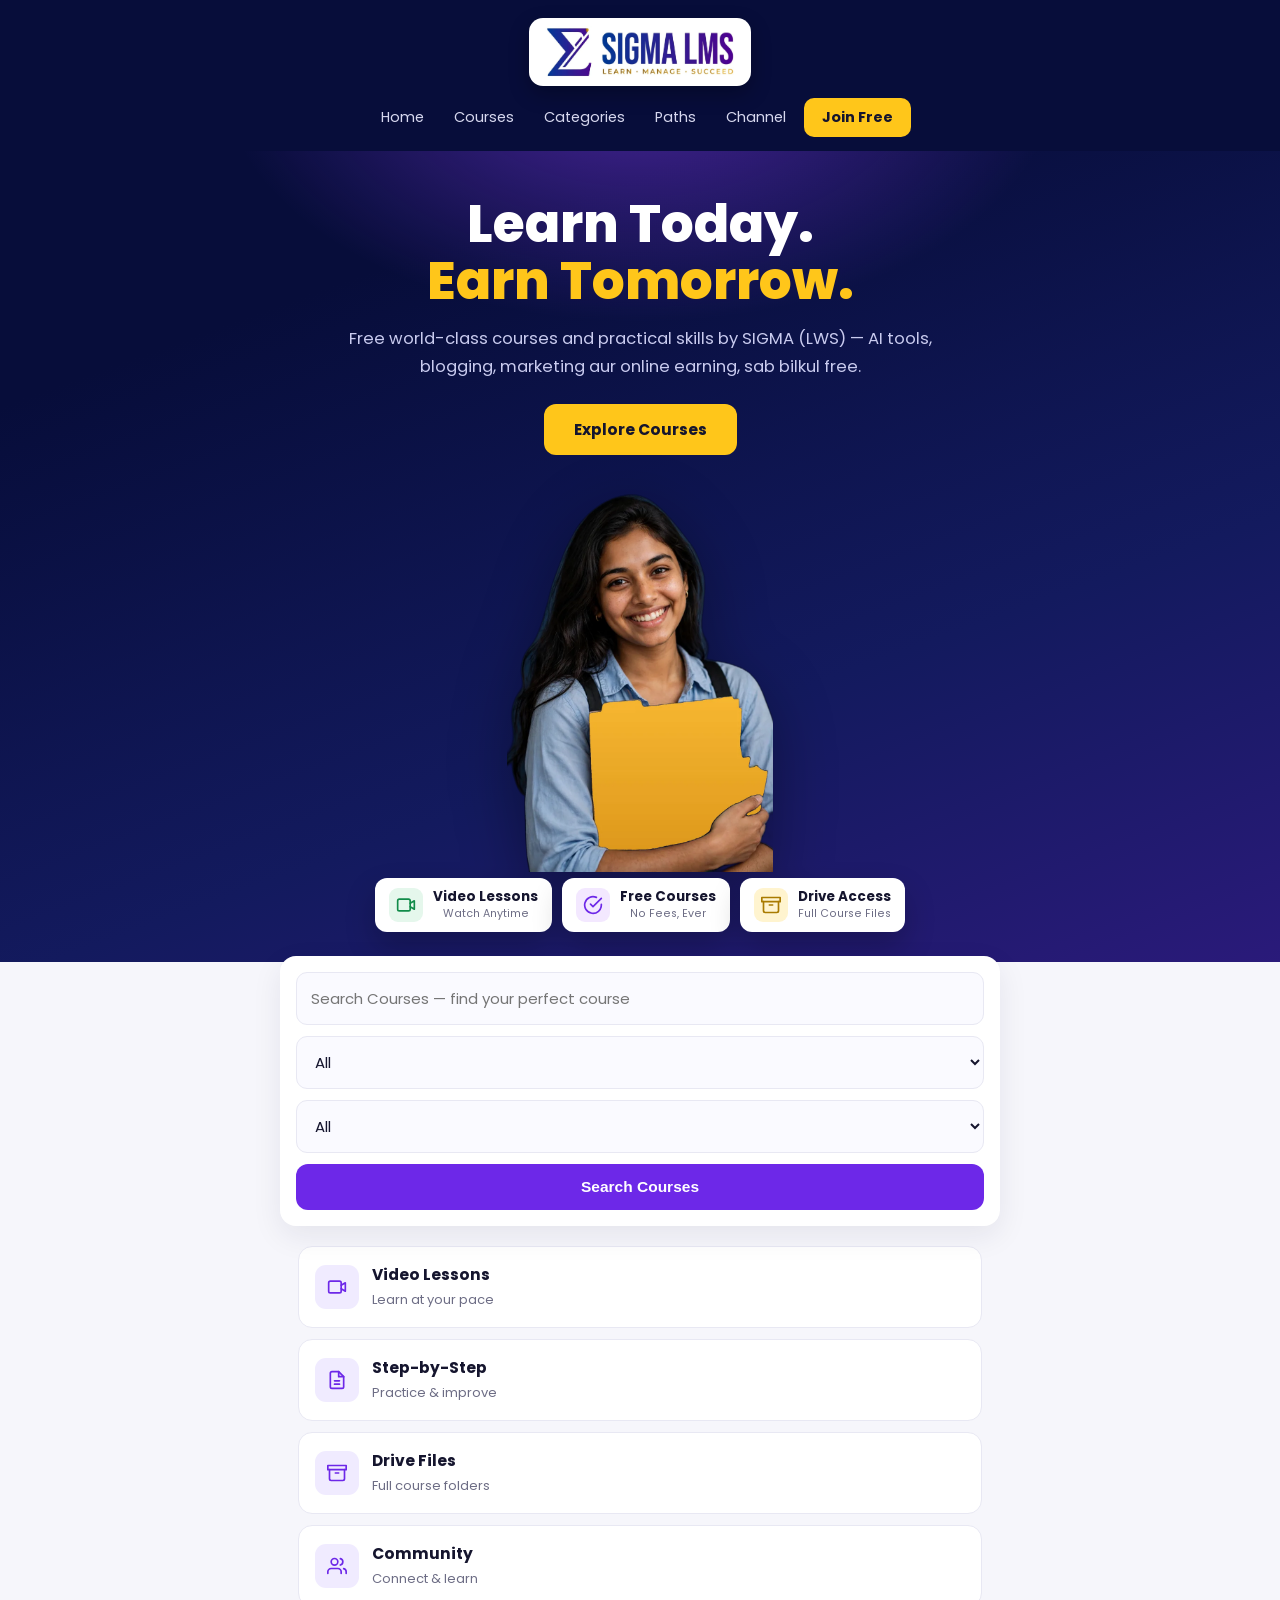
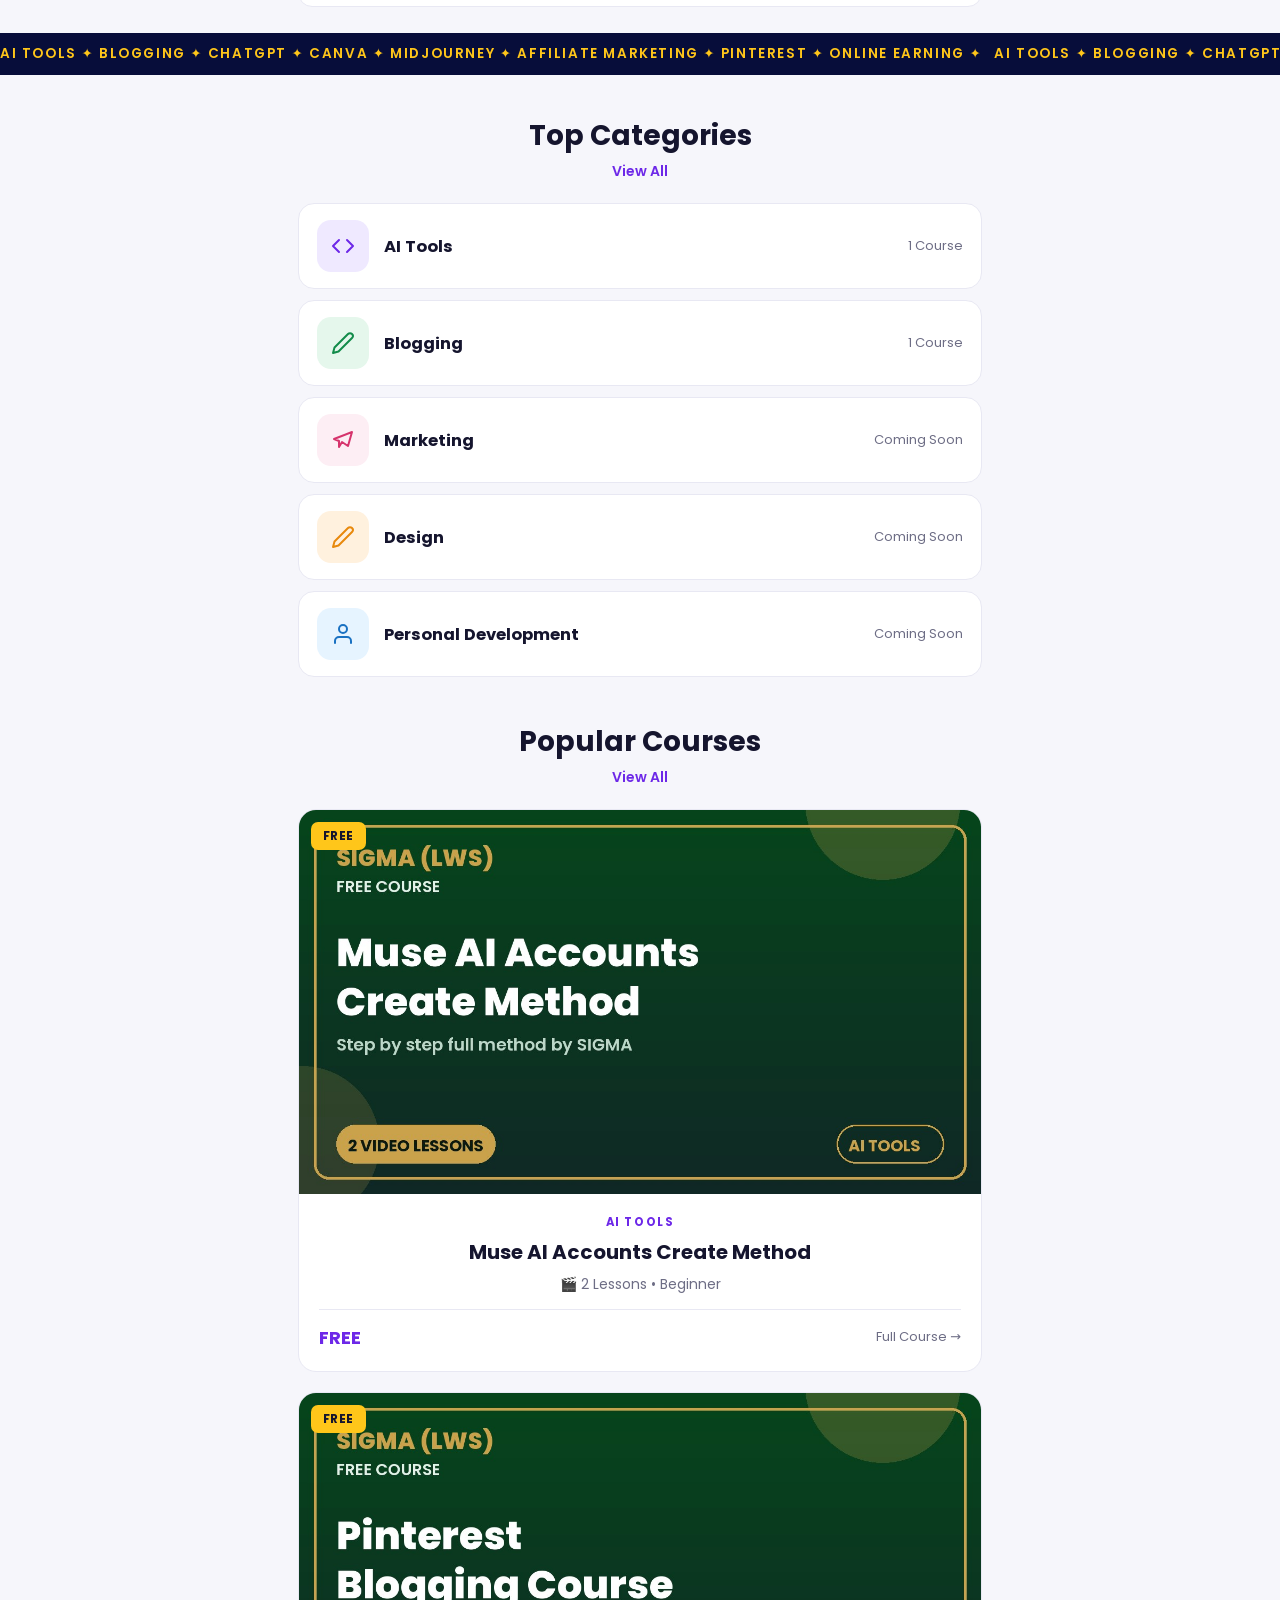
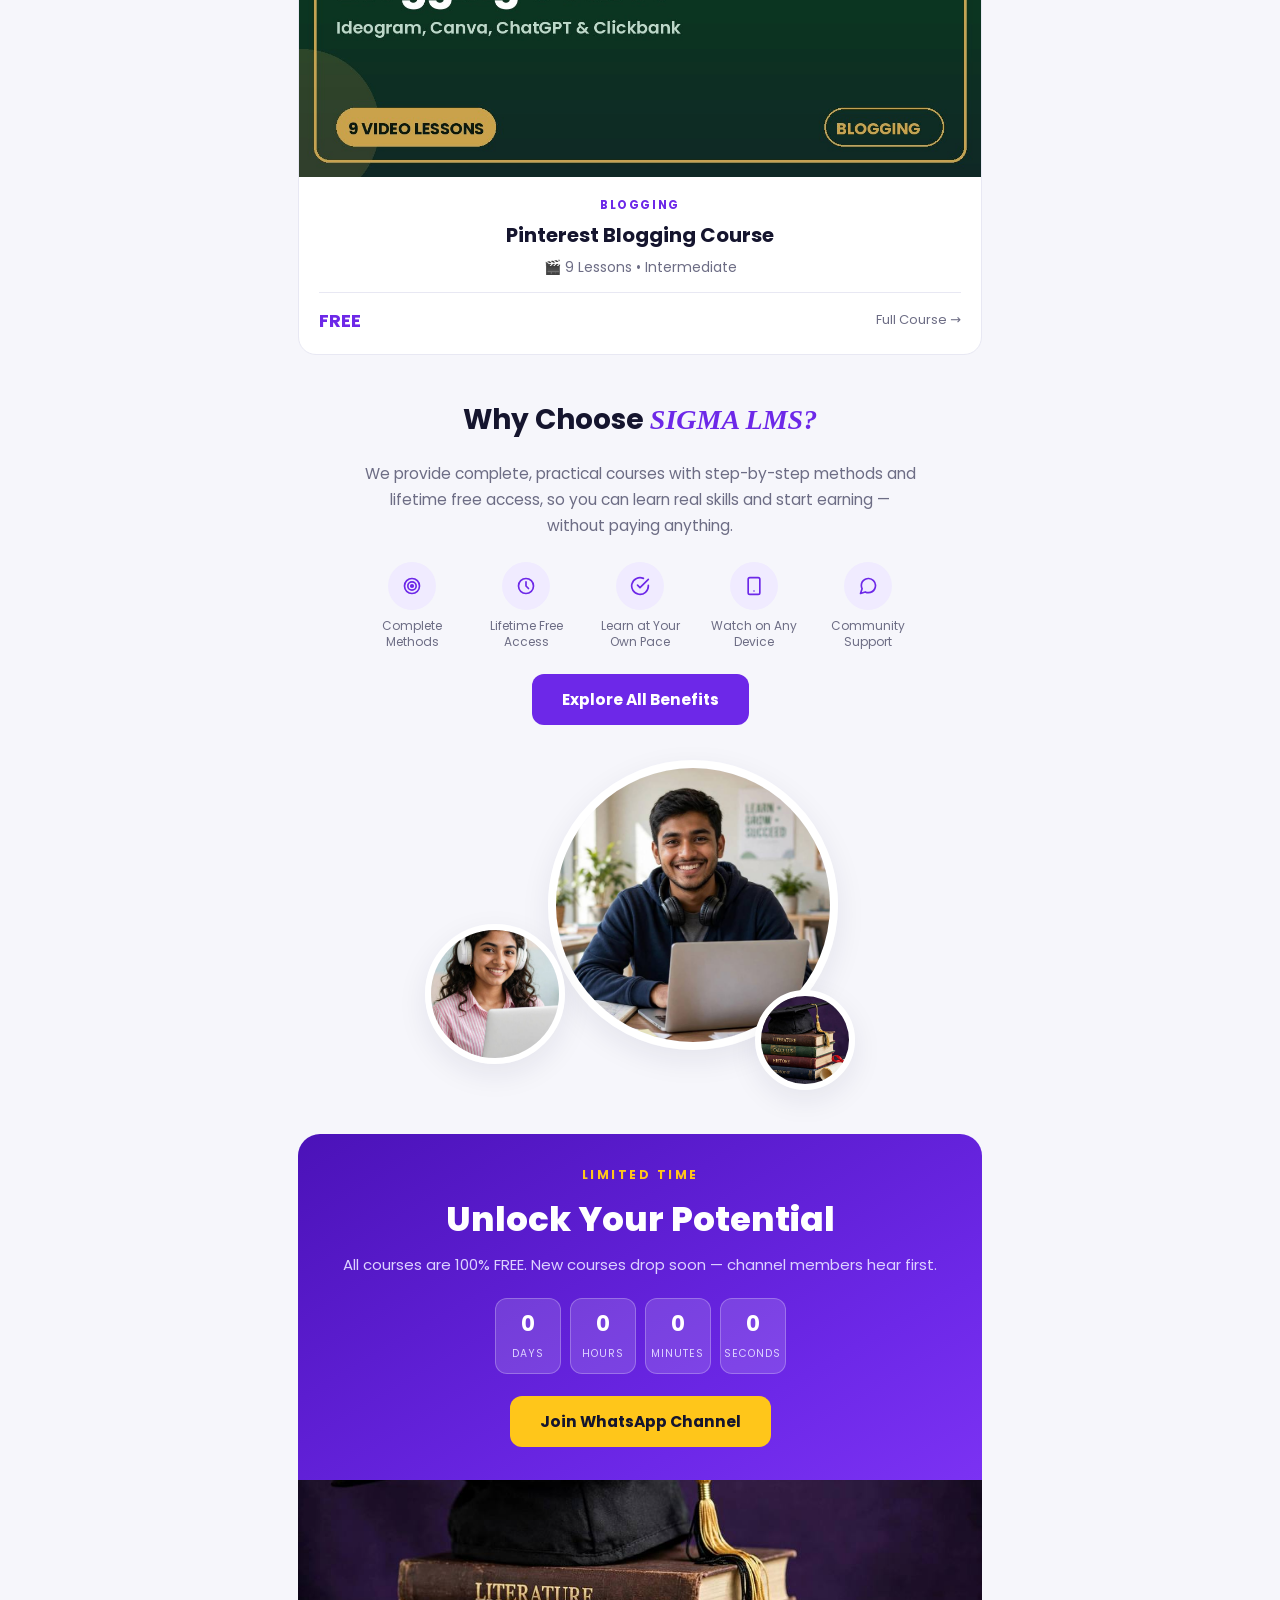
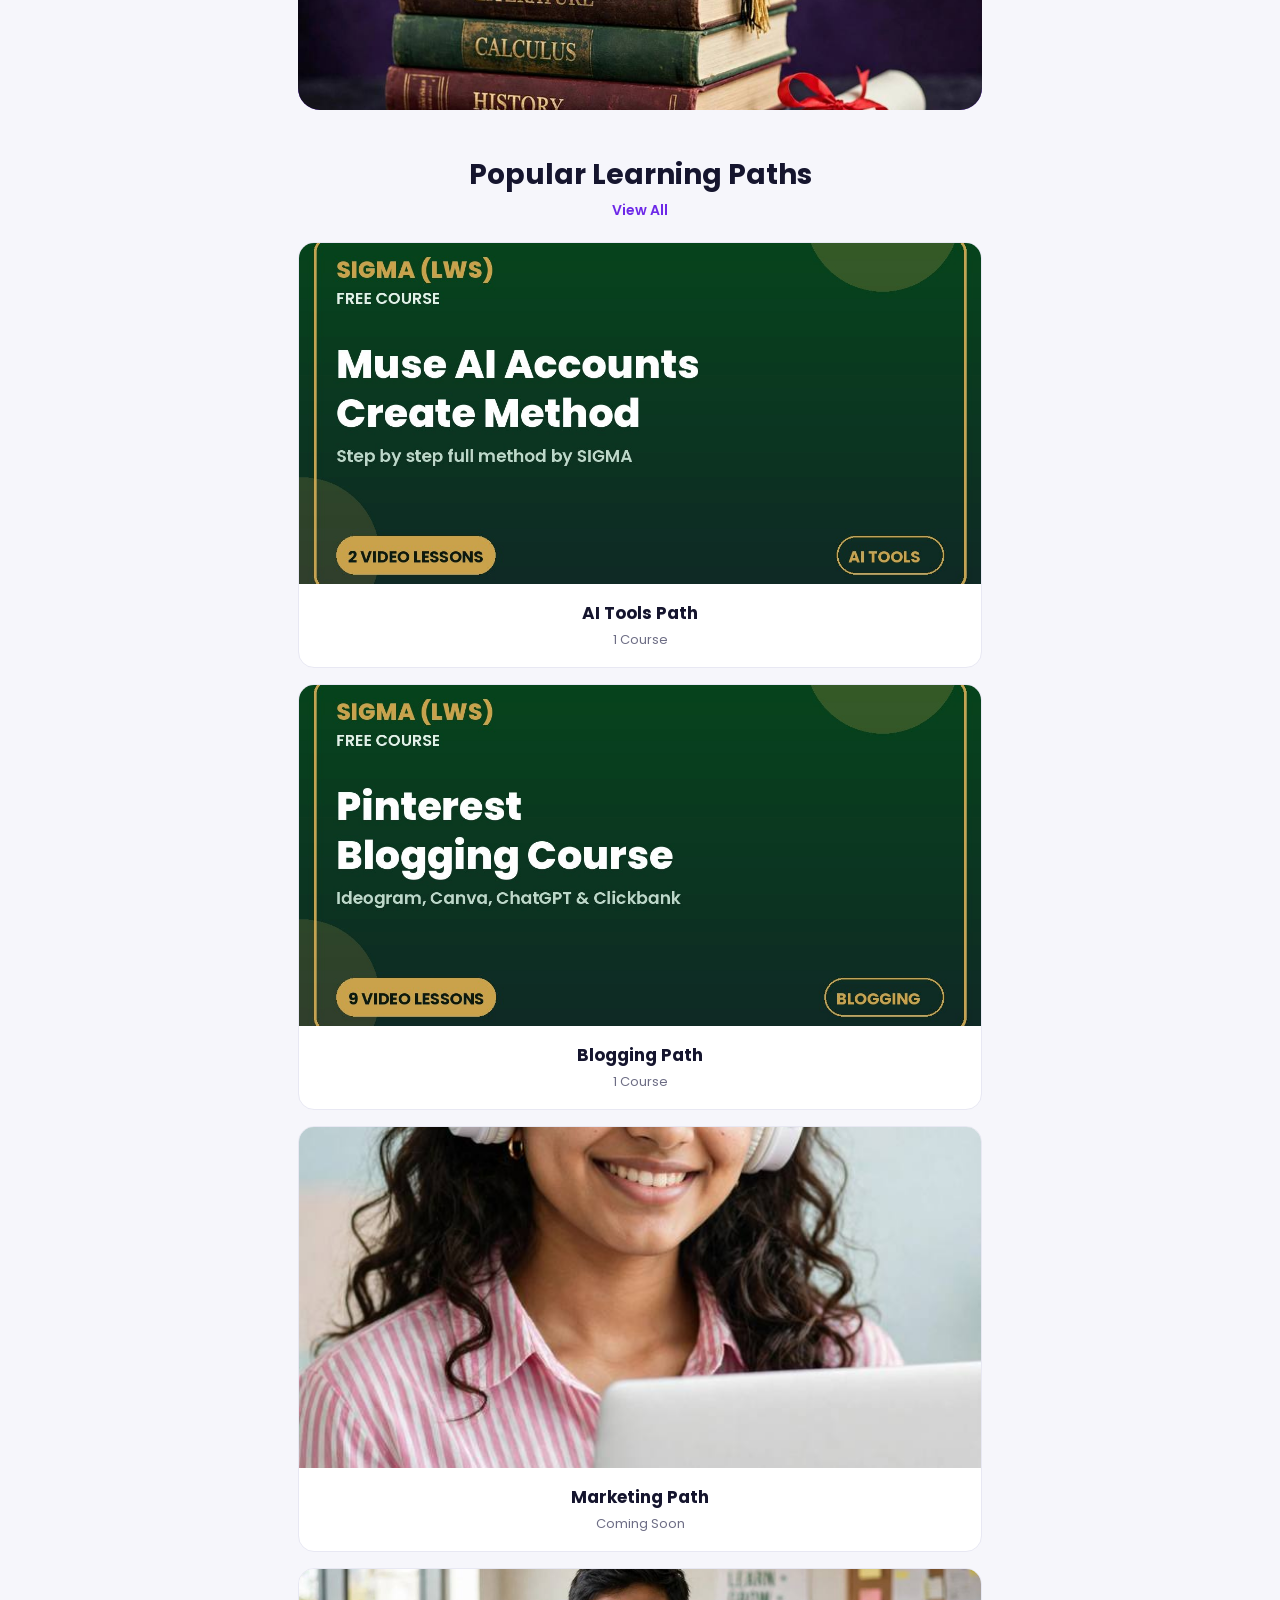
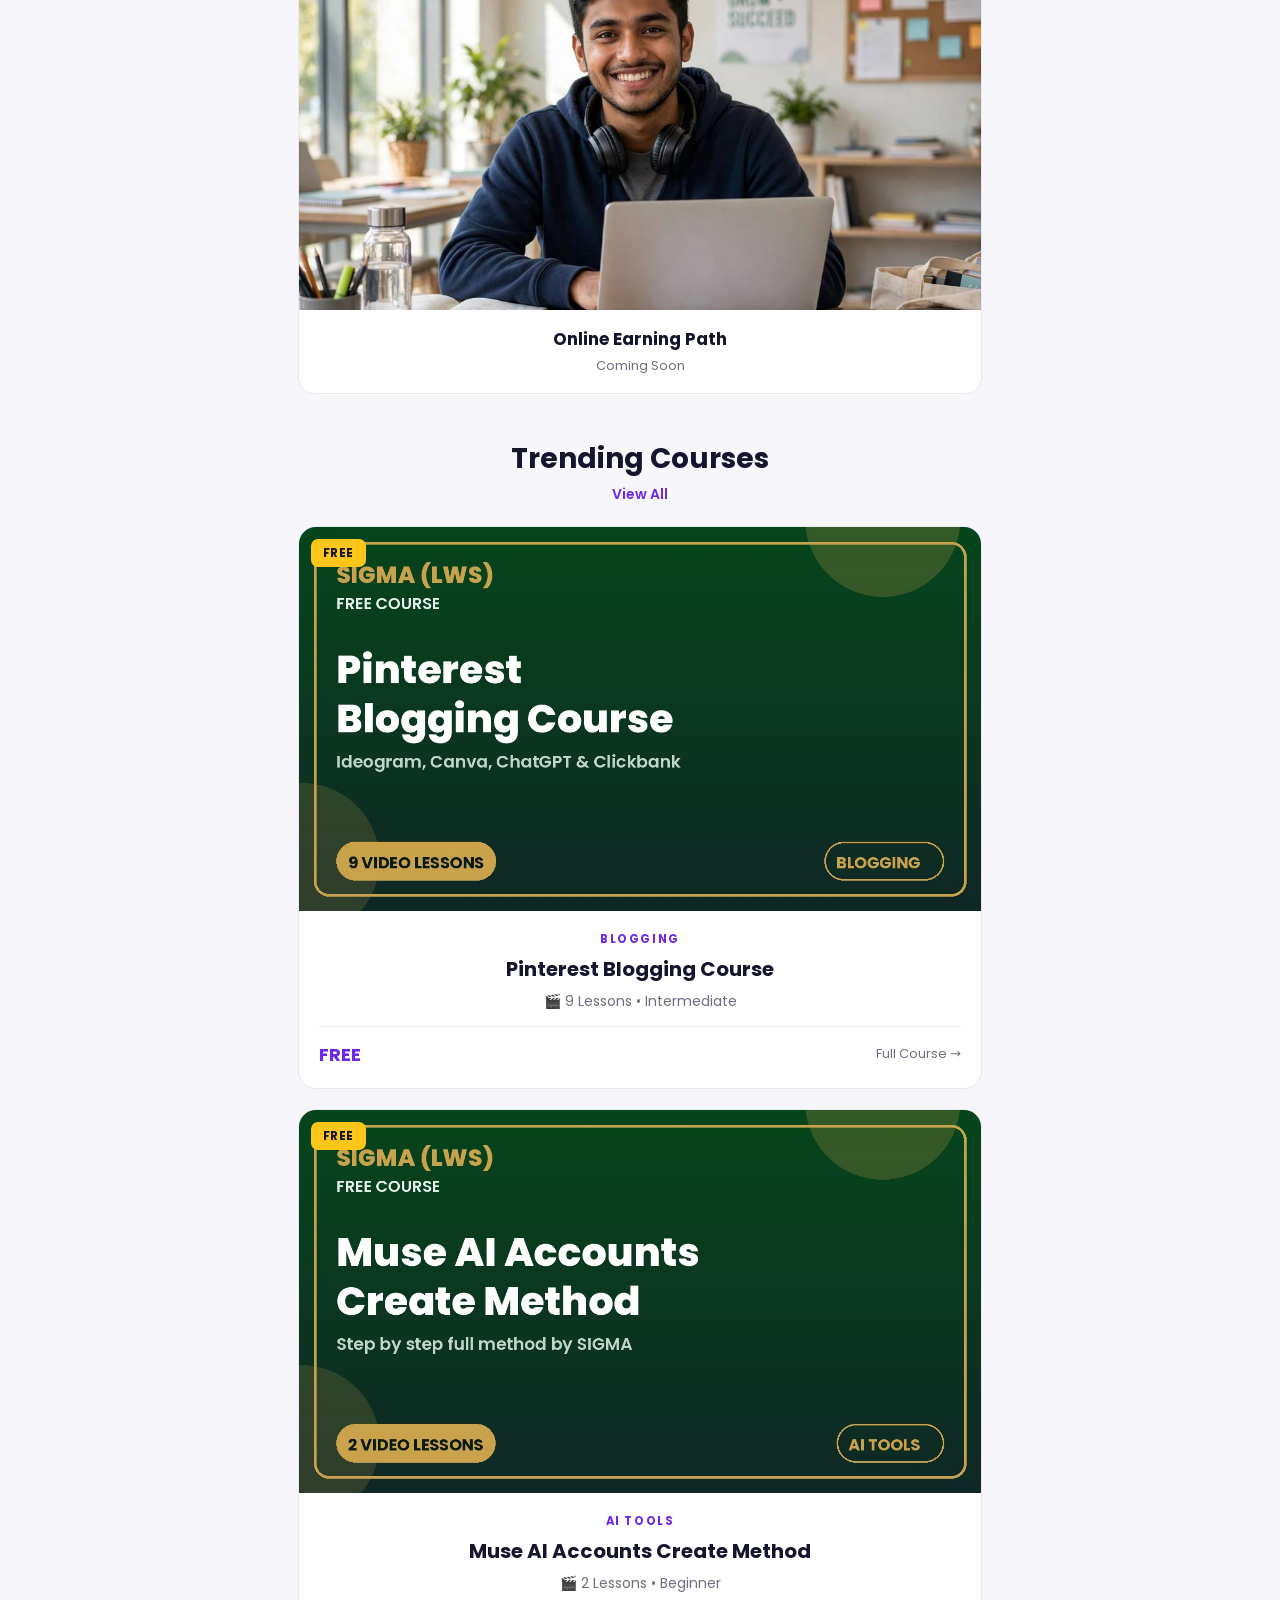
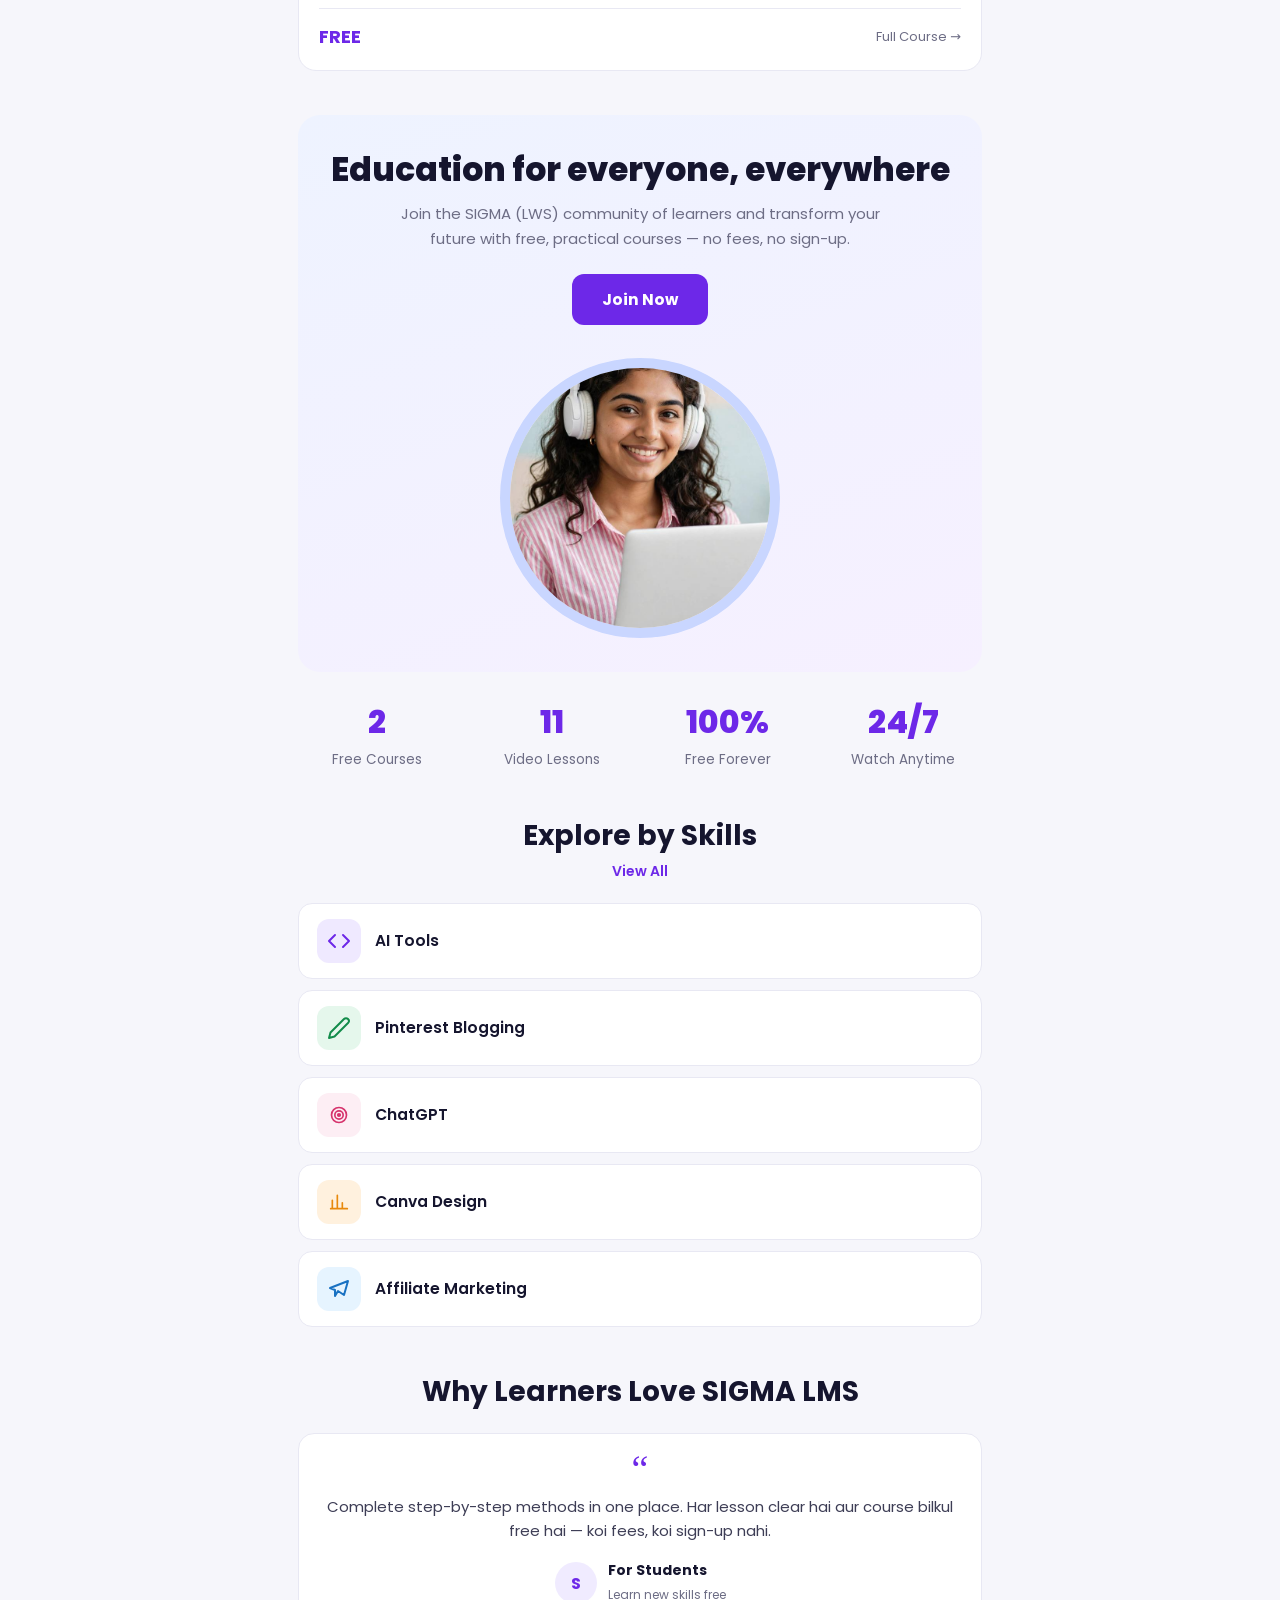
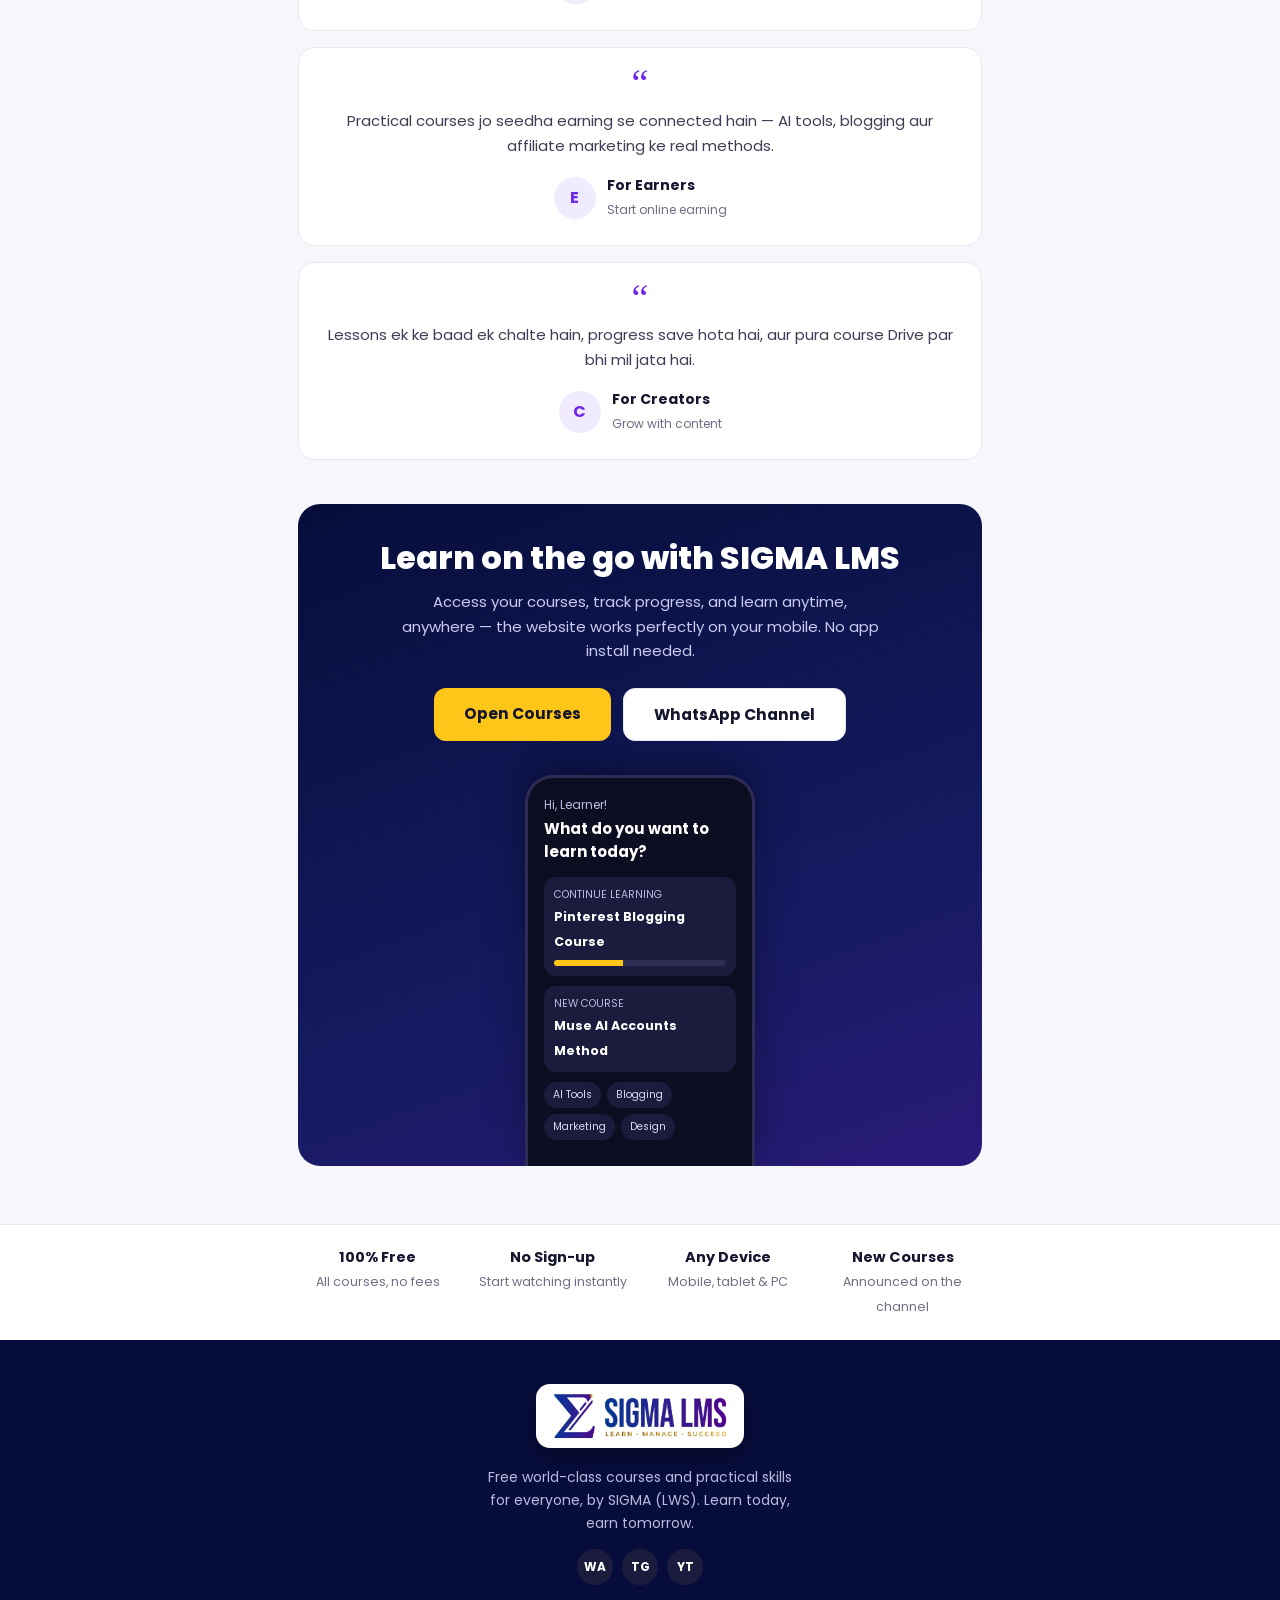
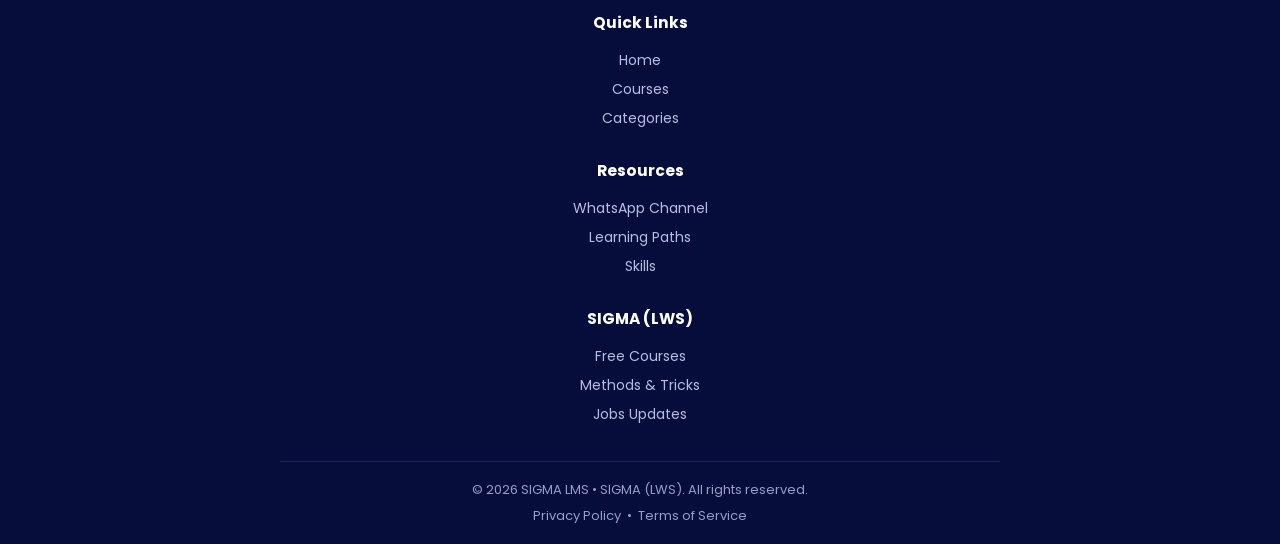
==== commit 613878b8: "Mobile-first single column layout: centered logo, centered titles, stacked big cards" ====
--- a/index.html
+++ b/index.html
@@ -8,7 +8,7 @@
 <link rel="icon" type="image/png" href="assets/favicon.png">
 <link rel="preconnect" href="https://fonts.googleapis.com">
 <link href="https://fonts.googleapis.com/css2?family=Poppins:wght@400;500;600;700;800&display=swap" rel="stylesheet">
-<link rel="stylesheet" href="style.css?v=4">
+<link rel="stylesheet" href="style.css?v=5">
 </head>
 <body>
 <header class="topbar">
@@ -63,7 +63,7 @@
   <div class="fbar"><span>© 2026 SIGMA LMS • SIGMA (LWS). All rights reserved.</span><span>Privacy Policy &nbsp;•&nbsp; Terms of Service</span></div>
 </footer>
 
-<script src="data.js?v=4"></script>
-<script src="app.js?v=4"></script>
+<script src="data.js?v=5"></script>
+<script src="app.js?v=5"></script>
 </body>
 </html>
--- a/style.css
+++ b/style.css
@@ -5,160 +5,163 @@
   --card:#ffffff; --line:#e8e8f3; --shadow:0 10px 30px rgba(21,21,60,.08);
 }
 html{scroll-behavior:smooth}
-body{background:var(--bg);color:var(--ink);font-family:'Poppins','Segoe UI',system-ui,Arial,sans-serif}
+body{background:var(--bg);color:var(--ink);font-family:'Poppins','Segoe UI',system-ui,Arial,sans-serif;overflow-x:hidden}
 a{color:inherit;text-decoration:none}
 img{max-width:100%}
-.wrap{max-width:1180px;margin:0 auto;padding:0 18px}
-
-/* header */
-.topbar{position:sticky;top:0;z-index:60;background:var(--navy);display:flex;align-items:center;justify-content:space-between;gap:14px;padding:12px 22px}
-.brand{display:flex;align-items:center;gap:11px;color:#fff}
-.brand-badge{width:42px;height:42px;border-radius:11px;background:linear-gradient(135deg,var(--purple),var(--purple2));border:2px solid var(--yellow);display:flex;align-items:center;justify-content:center;font-size:22px;font-weight:800;color:var(--yellow)}
-.brand-text{font-size:19px;font-weight:700;letter-spacing:.4px;line-height:1.05;color:#fff}
-.brand-text b{color:var(--yellow)}
-.brand-text small{display:block;font-size:9.5px;color:#b9bce0;font-weight:500;letter-spacing:2.2px}
-.topnav{display:flex;gap:4px;align-items:center;flex-wrap:wrap}
-.topnav a.nl{padding:8px 11px;font-size:14px;color:#d7d8ef;border-radius:8px}
+
+/* ===== header: logo top center ===== */
+.topbar{background:var(--navy);display:flex;flex-direction:column;align-items:center;gap:12px;padding:18px 16px 14px;position:sticky;top:0;z-index:60}
+.logo-pill{background:#fff;border-radius:14px;padding:8px 16px;display:inline-flex;align-items:center;box-shadow:0 8px 20px rgba(0,0,0,.28)}
+.logo-pill img{height:52px;width:auto;display:block}
+.logo-pill.foot img{height:48px}
+.topnav{display:flex;gap:6px;align-items:center;justify-content:center;flex-wrap:wrap}
+.topnav a.nl{padding:8px 12px;font-size:14.5px;color:#d7d8ef;border-radius:8px}
 .topnav a.nl:hover{color:var(--yellow)}
-.joinbtn{background:var(--yellow);color:#15152e !important;font-weight:700;padding:9px 18px;border-radius:10px;font-size:14px;margin-left:8px}
-
-/* hero */
-.hero{background:radial-gradient(900px 480px at 85% -10%,rgba(139,61,255,.5),transparent 60%),radial-gradient(700px 420px at -10% 110%,rgba(109,40,232,.45),transparent 55%),linear-gradient(120deg,var(--navy) 30%,var(--navy2) 70%,#2a1a7a);color:#fff;overflow:hidden;position:relative}
-.hero-in{max-width:1180px;margin:0 auto;padding:52px 18px 0;display:grid;grid-template-columns:1.05fr .95fr;gap:20px;align-items:end}
-.hero-copy{padding-bottom:64px}
-.hero-copy h1{font-size:clamp(36px,5.4vw,58px);line-height:1.08;font-weight:800}
+.joinbtn{background:var(--yellow);color:#15152e !important;font-weight:700;padding:9px 18px;border-radius:10px;font-size:14.5px}
+
+/* ===== hero: sab center, single column ===== */
+.hero{background:radial-gradient(700px 420px at 50% -10%,rgba(139,61,255,.5),transparent 60%),linear-gradient(160deg,var(--navy) 20%,var(--navy2) 65%,#2a1a7a);color:#fff;overflow:hidden}
+.hero-in{max-width:720px;margin:0 auto;padding:44px 18px 0;display:flex;flex-direction:column;align-items:center;text-align:center}
+.hero-copy{max-width:600px;animation:fadeUp .8s cubic-bezier(.2,.7,.2,1) both}
+.hero-copy h1{font-size:clamp(34px,8vw,52px);line-height:1.1;font-weight:800}
 .hero-copy h1 span{color:var(--yellow);display:block}
-.hero-copy p{color:#c9cbef;margin:18px 0 26px;font-size:16.5px;line-height:1.65;max-width:480px}
-.btn{display:inline-block;padding:13px 26px;border-radius:11px;background:var(--yellow);color:#15152e;font-weight:700;font-size:15px;border:none;cursor:pointer;transition:transform .15s ease}
+.hero-copy p{color:#c9cbef;margin:16px auto 24px;font-size:16.5px;line-height:1.65}
+.btn{display:inline-block;padding:14px 30px;border-radius:12px;background:var(--yellow);color:#15152e;font-weight:700;font-size:15.5px;border:none;cursor:pointer;position:relative;overflow:hidden;transition:transform .15s ease}
 .btn:hover{transform:translateY(-2px)}
+.btn::after{content:'';position:absolute;top:0;left:-70%;width:45%;height:100%;background:linear-gradient(100deg,transparent,rgba(255,255,255,.45),transparent);transform:skewX(-20deg);transition:left .5s ease}
+.btn:hover::after{left:120%}
 .btn.purple{background:var(--purple);color:#fff}
 .btn.ghost{background:#fff;color:var(--ink);border:1px solid var(--line)}
 .btn.green{background:#128c4a;color:#fff}
 .btn:disabled{opacity:.45;cursor:default;transform:none}
-.hero-art{position:relative;min-height:340px}
-.hero-art>img{position:absolute;bottom:0;right:6%;height:min(480px,44vw);filter:drop-shadow(0 18px 30px rgba(0,0,0,.35))}
-.hero-dot{position:absolute;border-radius:50%;background:var(--yellow);opacity:.9}
-.chip-float{position:absolute;background:#fff;color:var(--ink);border-radius:12px;box-shadow:0 14px 30px rgba(0,0,0,.25);padding:10px 14px;display:flex;gap:10px;align-items:center;font-size:13px;line-height:1.3;max-width:210px}
+.hero-art{position:relative;width:100%;display:flex;flex-direction:column;align-items:center;margin-top:10px;animation:fadeUp .9s .15s cubic-bezier(.2,.7,.2,1) both}
+.hero-art>img{height:min(400px,92vw);filter:drop-shadow(0 18px 30px rgba(0,0,0,.35))}
+.hero-chips{display:flex;flex-wrap:wrap;gap:10px;justify-content:center;padding:6px 0 30px;position:relative;z-index:3}
+.chip-float{position:static;background:#fff;color:var(--ink);border-radius:12px;box-shadow:0 14px 30px rgba(0,0,0,.22);padding:10px 14px;display:flex;gap:10px;align-items:center;font-size:13px;line-height:1.3;animation:floaty 4.5s ease-in-out infinite alternate}
 .chip-float b{display:block;font-size:13.5px}
 .chip-float small{color:var(--muted)}
 .chip-float .ic{width:34px;height:34px;flex:0 0 34px;border-radius:9px;display:flex;align-items:center;justify-content:center}
-.cf1{top:12%;right:2%}.cf2{top:38%;right:0}.cf3{bottom:16%;left:0}
+.cf2{animation-delay:1.2s}.cf3{animation-delay:2s}
 .ic.g{background:#e5f7ec;color:#128c4a}.ic.p{background:#f3e8ff;color:var(--purple)}.ic.y{background:#fff4cf;color:#a97b00}
-
-/* search card */
-.searchbar-card{max-width:1080px;margin:-38px auto 0;position:relative;z-index:5;background:#fff;border-radius:16px;box-shadow:var(--shadow);padding:16px;display:grid;grid-template-columns:1.4fr 1fr 1fr auto;gap:12px}
-.searchbar-card input,.searchbar-card select{width:100%;border:1px solid var(--line);background:#fafaff;border-radius:11px;padding:13px 14px;font-size:14.5px;color:var(--ink);outline:none;font-family:inherit}
+.hero-dot{display:none}
+
+/* ===== single column container ===== */
+.searchbar-card,.features,.section,.trust-in,.footer-in,.fbar{max-width:720px;margin-left:auto;margin-right:auto}
+.searchbar-card{margin-top:-6px;position:relative;z-index:5;background:#fff;border-radius:16px;box-shadow:var(--shadow);padding:16px;display:flex;flex-direction:column;gap:11px}
+.searchbar-card input,.searchbar-card select{width:100%;border:1px solid var(--line);background:#fafaff;border-radius:11px;padding:14px;font-size:15px;color:var(--ink);outline:none;font-family:inherit}
 .searchbar-card input:focus,.searchbar-card select:focus{border-color:var(--purple)}
 
-/* features strip */
-.features{max-width:1080px;margin:26px auto 0;display:grid;grid-template-columns:repeat(4,1fr);gap:14px}
-.feature{background:#fff;border:1px solid var(--line);border-radius:14px;padding:16px;display:flex;gap:12px;align-items:center}
-.feature .ic{width:42px;height:42px;flex:0 0 42px;border-radius:11px;display:flex;align-items:center;justify-content:center;background:#f0ebff;color:var(--purple)}
-.feature b{display:block;font-size:14.5px}
-.feature small{color:var(--muted);font-size:12.5px}
-
-/* sections */
-.section{max-width:1180px;margin:0 auto;padding:44px 18px 6px}
-.sec-head{display:flex;justify-content:space-between;align-items:baseline;gap:12px;margin-bottom:20px}
-.sec-head h2{font-size:clamp(21px,3vw,27px);font-weight:700}
+.features{margin-top:20px;display:flex;flex-direction:column;gap:11px;padding:0 18px}
+.feature{background:#fff;border:1px solid var(--line);border-radius:14px;padding:16px;display:flex;gap:13px;align-items:center}
+.feature .ic{width:44px;height:44px;flex:0 0 44px;border-radius:11px;display:flex;align-items:center;justify-content:center;background:#f0ebff;color:var(--purple)}
+.feature b{display:block;font-size:15.5px}
+.feature small{color:var(--muted);font-size:13px}
+
+.marquee{background:var(--navy);overflow:hidden;padding:11px 0;margin-top:26px}
+.marquee-track{display:flex;width:max-content;animation:mq 26s linear infinite}
+.marquee-track span{color:var(--yellow);font-weight:600;font-size:13.5px;letter-spacing:1.6px;white-space:nowrap;padding-right:12px}
+@keyframes mq{to{transform:translateX(-50%)}}
+
+.section{padding:40px 18px 4px}
+.sec-head{text-align:center;margin-bottom:20px}
+.sec-head h2{font-size:clamp(22px,5.6vw,28px);font-weight:700}
 .sec-head h2 em{font-style:italic;color:var(--purple);font-family:Georgia,serif}
-.sec-head a{color:var(--purple);font-size:14px;font-weight:600}
-
-/* categories */
-.cats{display:grid;grid-template-columns:repeat(5,1fr);gap:14px}
-.cat{background:#fff;border:1px solid var(--line);border-radius:16px;padding:22px 10px;text-align:center;transition:transform .15s ease,box-shadow .15s ease}
-.cat:hover{transform:translateY(-3px);box-shadow:var(--shadow)}
-.cat .ic{width:52px;height:52px;margin:0 auto 12px;border-radius:14px;display:flex;align-items:center;justify-content:center}
-.cat b{display:block;font-size:15px}
-.cat small{color:var(--muted);font-size:12.5px}
+.sec-head a{color:var(--purple);font-size:14px;font-weight:600;display:inline-block;margin-top:4px}
+
+/* categories: single column rows */
+.cats{display:flex;flex-direction:column;gap:11px}
+.cat{background:#fff;border:1px solid var(--line);border-radius:16px;padding:16px 18px;display:flex;align-items:center;gap:15px;transition:transform .15s ease,box-shadow .15s ease}
+.cat:hover{transform:translateY(-2px);box-shadow:var(--shadow)}
+.cat .ic{width:52px;height:52px;flex:0 0 52px;border-radius:14px;display:flex;align-items:center;justify-content:center}
+.cat b{font-size:16.5px}
+.cat small{color:var(--muted);font-size:13px;margin-left:auto}
 .ic.c1{background:#efe9ff;color:#6d28e8}.ic.c2{background:#e5f7ec;color:#128c4a}.ic.c3{background:#fdeef4;color:#d6336c}.ic.c4{background:#fff1de;color:#e8890c}.ic.c5{background:#e6f4ff;color:#1971c2}
 
-/* course cards */
-.grid{display:grid;grid-template-columns:repeat(4,1fr);gap:18px}
-.card{background:var(--card);border:1px solid var(--line);border-radius:16px;overflow:hidden;transition:transform .18s ease,box-shadow .18s ease;display:flex;flex-direction:column}
-.card:hover{transform:translateY(-4px);box-shadow:var(--shadow)}
-.card .thumbwrap{position:relative}
-.card img{width:100%;aspect-ratio:16/10;object-fit:cover;display:block;background:#0a0a24}
-.badge{position:absolute;top:10px;left:10px;background:var(--yellow);color:#15152e;font-size:11px;font-weight:700;padding:4px 10px;border-radius:6px;letter-spacing:.4px}
-.card-body{padding:15px 16px 17px;display:flex;flex-direction:column;gap:7px;flex:1}
-.card-cat{font-size:11px;letter-spacing:1.4px;color:var(--purple);font-weight:700;text-transform:uppercase}
-.card h3{font-size:16.5px;line-height:1.35;font-weight:600}
+/* course cards: single column, big, center */
+.grid{display:flex;flex-direction:column;gap:20px}
+.card{background:var(--card);border:1px solid var(--line);border-radius:18px;overflow:hidden;transition:transform .18s ease,box-shadow .18s ease}
+.card:hover{transform:translateY(-3px);box-shadow:var(--shadow)}
+.card .thumbwrap{position:relative;overflow:hidden}
+.card img{width:100%;aspect-ratio:16/9;object-fit:cover;display:block;background:#0a0a24;transition:transform .5s cubic-bezier(.2,.7,.2,1)}
+.card:hover .thumbwrap img{transform:scale(1.04)}
+.badge{position:absolute;top:12px;left:12px;background:var(--yellow);color:#15152e;font-size:12px;font-weight:700;padding:5px 12px;border-radius:7px;letter-spacing:.4px}
+.card-body{padding:20px;text-align:center;display:flex;flex-direction:column;gap:8px;align-items:center}
+.card-cat{font-size:11.5px;letter-spacing:1.6px;color:var(--purple);font-weight:700;text-transform:uppercase}
+.card h3{font-size:20px;line-height:1.35;font-weight:700}
 .card h3 a:hover{color:var(--purple)}
-.card .meta{color:var(--muted);font-size:13px}
-.card .price{margin-top:auto;padding-top:8px;border-top:1px solid var(--line);display:flex;justify-content:space-between;align-items:center}
-.card .price b{color:var(--purple);font-size:17px}
-.card .price span{color:var(--muted);font-size:12.5px}
-.prog{height:6px;background:#eeeef7;border-radius:99px;overflow:hidden}
+.card .meta{color:var(--muted);font-size:14px}
+.card .price{margin-top:6px;padding-top:14px;border-top:1px solid var(--line);width:100%;display:flex;justify-content:space-between;align-items:center}
+.card .price b{color:var(--purple);font-size:18px}
+.card .price span{color:var(--muted);font-size:13px}
+.prog{height:7px;background:#eeeef7;border-radius:99px;overflow:hidden;width:100%}
 .prog i{display:block;height:100%;background:var(--purple)}
 
-/* why choose */
-.why{display:grid;grid-template-columns:1fr 1fr;gap:34px;align-items:center}
-.why p{color:var(--muted);line-height:1.7;margin:12px 0 22px;font-size:15px}
-.why-feats{display:grid;grid-template-columns:repeat(5,1fr);gap:10px;margin-bottom:24px}
-.why-feats .wf{text-align:center;font-size:11.5px;color:var(--muted);line-height:1.35}
-.why-feats .wf .ic{width:46px;height:46px;margin:0 auto 8px;border-radius:50%;background:#f0ebff;color:var(--purple);display:flex;align-items:center;justify-content:center}
-.why-art{position:relative;min-height:340px}
-.why-art .big{width:min(340px,72%);aspect-ratio:1;border-radius:50%;object-fit:cover;border:8px solid #fff;box-shadow:var(--shadow);position:absolute;right:6%;top:0}
-.why-art .s1{width:150px;aspect-ratio:1;border-radius:50%;object-fit:cover;border:6px solid #fff;box-shadow:var(--shadow);position:absolute;left:2%;bottom:12%}
-.why-art .s2{width:110px;aspect-ratio:1;border-radius:50%;object-fit:cover;border:6px solid #fff;box-shadow:var(--shadow);position:absolute;right:0;bottom:0}
-
-/* offer banner */
-.offer{background:linear-gradient(115deg,#4b12b8,#6d28e8 55%,#8b3dff);border-radius:22px;color:#fff;display:grid;grid-template-columns:1.15fr .85fr;overflow:hidden}
-.offer-copy{padding:34px 36px}
+/* why choose: center */
+.why{display:flex;flex-direction:column;align-items:center;text-align:center}
+.why p{color:var(--muted);line-height:1.7;margin:4px auto 22px;font-size:15.5px;max-width:560px}
+.why-feats{display:flex;flex-wrap:wrap;gap:14px;justify-content:center;margin-bottom:24px}
+.why-feats .wf{text-align:center;font-size:12px;color:var(--muted);line-height:1.35;width:100px}
+.why-feats .wf .ic{width:48px;height:48px;margin:0 auto 8px;border-radius:50%;background:#f0ebff;color:var(--purple);display:flex;align-items:center;justify-content:center}
+.why-art{position:relative;width:100%;max-width:430px;min-height:330px;margin-top:28px}
+.why-art .big{width:290px;aspect-ratio:1;border-radius:50%;object-fit:cover;border:8px solid #fff;box-shadow:var(--shadow);position:absolute;right:4%;top:0}
+.why-art .s1{width:140px;aspect-ratio:1;border-radius:50%;object-fit:cover;border:6px solid #fff;box-shadow:var(--shadow);position:absolute;left:0;bottom:8%}
+.why-art .s2{width:100px;aspect-ratio:1;border-radius:50%;object-fit:cover;border:6px solid #fff;box-shadow:var(--shadow);position:absolute;right:0;bottom:0}
+
+/* offer: stacked center */
+.offer{background:linear-gradient(150deg,#4b12b8,#6d28e8 55%,#8b3dff);border-radius:22px;color:#fff;overflow:hidden;text-align:center}
+.offer-copy{padding:32px 24px 26px}
 .offer-copy .lt{color:var(--yellow);letter-spacing:2.5px;font-size:12px;font-weight:700}
-.offer-copy h3{font-size:clamp(24px,3.4vw,34px);margin:10px 0 8px;font-weight:800}
+.offer-copy h3{font-size:clamp(25px,6.4vw,34px);margin:10px 0 8px;font-weight:800}
 .offer-copy p{color:#ddd2ff;font-size:15px}
-.count{display:flex;gap:10px;margin:22px 0}
-.count .cd{background:rgba(255,255,255,.14);border:1px solid rgba(255,255,255,.25);border-radius:12px;padding:9px 0;width:70px;text-align:center}
+.count{display:flex;gap:9px;justify-content:center;margin:22px 0;flex-wrap:wrap}
+.count .cd{background:rgba(255,255,255,.14);border:1px solid rgba(255,255,255,.25);border-radius:12px;padding:9px 0;width:66px;text-align:center}
 .count .cd b{display:block;font-size:21px}
 .count .cd small{font-size:10.5px;color:#ddd2ff;letter-spacing:1px}
-.offer img{width:100%;height:100%;object-fit:cover;min-height:230px}
-
-/* paths */
-.paths{display:grid;grid-template-columns:repeat(4,1fr);gap:18px}
+.offer img{width:100%;height:230px;object-fit:cover;display:block}
+
+/* paths: single column */
+.paths{display:flex;flex-direction:column;gap:16px}
 .path{background:#fff;border:1px solid var(--line);border-radius:16px;overflow:hidden;transition:transform .15s ease,box-shadow .15s ease}
 .path:hover{transform:translateY(-3px);box-shadow:var(--shadow)}
-.path img{width:100%;aspect-ratio:16/9;object-fit:cover;display:block}
-.path .pb{padding:14px 16px}
-.path b{font-size:15.5px;display:block}
-.path small{color:var(--muted);font-size:12.5px}
-
-/* education banner */
-.edu{background:linear-gradient(100deg,#eef3ff,#f6f0ff);border-radius:22px;display:grid;grid-template-columns:1.1fr .9fr;align-items:center;overflow:hidden}
-.edu-copy{padding:38px 40px}
-.edu-copy h3{font-size:clamp(24px,3.4vw,34px);line-height:1.25;font-weight:800}
-.edu-copy p{color:var(--muted);margin:12px 0 22px;line-height:1.65;font-size:15px}
-.edu-art{display:flex;justify-content:center;padding:22px}
-.edu-art img{width:min(300px,80%);aspect-ratio:1;object-fit:cover;border-radius:50%;border:10px solid #c9d6ff}
-
-/* stats */
-.stats{display:grid;grid-template-columns:repeat(4,1fr);text-align:center;padding:10px 0 0}
-.stats .st b{display:block;font-size:clamp(24px,3.6vw,36px);color:var(--purple);font-weight:800}
+.path img{width:100%;aspect-ratio:16/8;object-fit:cover;display:block;transition:transform .5s cubic-bezier(.2,.7,.2,1)}
+.path:hover img{transform:scale(1.04)}
+.path .pb{padding:16px;text-align:center}
+.path b{font-size:17px;display:block}
+.path small{color:var(--muted);font-size:13px}
+
+/* education banner: stacked center */
+.edu{background:linear-gradient(160deg,#eef3ff,#f6f0ff);border-radius:22px;overflow:hidden;text-align:center;padding:34px 24px}
+.edu-copy h3{font-size:clamp(24px,6.4vw,33px);line-height:1.25;font-weight:800}
+.edu-copy p{color:var(--muted);margin:12px auto 22px;line-height:1.65;font-size:15px;max-width:480px}
+.edu-art{display:flex;justify-content:center;margin-top:26px}
+.edu-art img{width:min(280px,74vw);aspect-ratio:1;object-fit:cover;border-radius:50%;border:10px solid #c9d6ff}
+.stats{display:grid;grid-template-columns:repeat(2,1fr);gap:18px;text-align:center;padding:26px 0 0}
+.stats .st b{display:block;font-size:32px;color:var(--purple);font-weight:800}
 .stats .st span{color:var(--muted);font-size:13.5px}
 
-/* skills */
-.skills{display:grid;grid-template-columns:repeat(5,1fr);gap:14px}
-.skill{background:#fff;border:1px solid var(--line);border-radius:14px;padding:18px 10px;text-align:center;font-weight:600;font-size:14.5px}
-.skill .ic{width:44px;height:44px;margin:0 auto 9px;border-radius:12px;display:flex;align-items:center;justify-content:center}
-
-/* learner cards */
-.learners{display:grid;grid-template-columns:repeat(3,1fr);gap:18px}
-.learner{background:#fff;border:1px solid var(--line);border-radius:16px;padding:24px}
+/* skills: single column rows */
+.skills{display:flex;flex-direction:column;gap:11px}
+.skill{background:#fff;border:1px solid var(--line);border-radius:14px;padding:15px 18px;font-weight:600;font-size:15.5px;display:flex;align-items:center;gap:14px}
+.skill .ic{width:44px;height:44px;flex:0 0 44px;border-radius:12px;display:flex;align-items:center;justify-content:center}
+
+/* learner cards: stacked */
+.learners{display:flex;flex-direction:column;gap:16px}
+.learner{background:#fff;border:1px solid var(--line);border-radius:16px;padding:24px;text-align:center}
 .learner .q{font-size:38px;color:var(--purple);font-family:Georgia,serif;line-height:.6;display:block;margin-bottom:14px}
-.learner p{color:#3d3d55;line-height:1.65;font-size:14.5px;min-height:96px}
-.learner .who{display:flex;gap:11px;align-items:center;margin-top:16px}
+.learner p{color:#3d3d55;line-height:1.65;font-size:15px}
+.learner .who{display:flex;gap:11px;align-items:center;justify-content:center;margin-top:16px;text-align:left}
 .learner .who .av{width:42px;height:42px;border-radius:50%;background:#f0ebff;color:var(--purple);display:flex;align-items:center;justify-content:center;font-weight:700}
 .learner .who b{display:block;font-size:14px}
 .learner .who small{color:var(--muted);font-size:12px}
 
-/* app banner */
-.appbanner{background:linear-gradient(115deg,var(--navy),var(--navy2) 60%,#2a1a7a);border-radius:22px;color:#fff;display:grid;grid-template-columns:1.1fr .9fr;overflow:hidden}
-.app-copy{padding:38px 40px}
-.app-copy h3{font-size:clamp(24px,3.4vw,33px);font-weight:800;line-height:1.25}
-.app-copy p{color:#c9cbef;margin:12px 0 24px;line-height:1.65;font-size:15px}
-.app-btns{display:flex;gap:12px;flex-wrap:wrap}
-.phone-zone{display:flex;justify-content:center;align-items:flex-end;padding-top:30px}
-.phone{width:230px;background:#0d0d22;border:3px solid #2c2c55;border-bottom:none;border-radius:28px 28px 0 0;padding:18px 16px 26px;box-shadow:0 -10px 40px rgba(0,0,0,.35)}
+/* app banner: stacked center */
+.appbanner{background:linear-gradient(160deg,var(--navy),var(--navy2) 60%,#2a1a7a);border-radius:22px;color:#fff;overflow:hidden;text-align:center}
+.app-copy{padding:34px 24px 6px}
+.app-copy h3{font-size:clamp(24px,6.4vw,32px);font-weight:800;line-height:1.25}
+.app-copy p{color:#c9cbef;margin:12px auto 24px;line-height:1.65;font-size:15px;max-width:480px}
+.app-btns{display:flex;gap:12px;flex-wrap:wrap;justify-content:center}
+.phone-zone{display:flex;justify-content:center;padding-top:28px}
+.phone{width:230px;background:#0d0d22;border:3px solid #2c2c55;border-bottom:none;border-radius:28px 28px 0 0;padding:18px 16px 26px;box-shadow:0 -10px 40px rgba(0,0,0,.35);text-align:left}
 .phone .ph-greet{font-size:12px;color:#b9bce0}
 .phone .ph-title{font-weight:700;font-size:15px;margin:3px 0 14px}
 .phone .ph-card{background:#1b1b3d;border-radius:12px;padding:10px;margin-bottom:10px}
@@ -169,34 +172,35 @@
 .phone .ph-chips{display:flex;gap:6px;flex-wrap:wrap}
 .phone .ph-chips span{background:#1b1b3d;font-size:10.5px;padding:5px 9px;border-radius:99px;color:#d7d8ef}
 
-/* trust + footer */
+/* trust + footer: center stacked */
 .trust{background:#fff;border-top:1px solid var(--line);margin-top:54px}
-.trust-in{max-width:1180px;margin:0 auto;padding:20px 18px;display:grid;grid-template-columns:repeat(4,1fr);gap:14px;text-align:center}
+.trust-in{padding:22px 18px;display:grid;grid-template-columns:repeat(2,1fr);gap:16px;text-align:center}
 .trust-item b{display:block;font-size:14.5px}
 .trust-item span{color:var(--muted);font-size:12.5px}
-.footer{background:var(--navy);color:#d7d8ef}
-.footer-in{max-width:1180px;margin:0 auto;padding:44px 18px 10px;display:grid;grid-template-columns:1.5fr 1fr 1fr 1fr;gap:28px}
-.fcol h4{color:#fff;font-size:15.5px;margin-bottom:14px}
+.footer{background:var(--navy);color:#d7d8ef;text-align:center}
+.footer-in{padding:40px 18px 6px;display:flex;flex-direction:column;align-items:center;gap:26px}
+.fcol h4{color:#fff;font-size:15.5px;margin-bottom:12px}
 .fcol a{display:block;color:#b9bce0;font-size:14px;padding:4px 0}
 .fcol a:hover{color:var(--yellow)}
-.fbrand p{color:#b9bce0;font-size:14px;line-height:1.65;margin:14px 0;max-width:300px}
-.socials{display:flex;gap:9px}
+.fbrand{display:flex;flex-direction:column;align-items:center}
+.fbrand p{color:#b9bce0;font-size:14px;line-height:1.65;margin:14px auto;max-width:320px}
+.socials{display:flex;gap:9px;justify-content:center}
 .socials a{width:36px;height:36px;border-radius:50%;background:#1b1b3d;color:#fff;display:flex;align-items:center;justify-content:center;font-size:12px;font-weight:700;padding:0}
-.fbar{max-width:1180px;margin:0 auto;padding:18px;display:flex;justify-content:space-between;gap:10px;flex-wrap:wrap;border-top:1px solid #23235c;font-size:13px;color:#9a9cc4;margin-top:26px}
+.fbar{padding:18px;display:flex;flex-direction:column;gap:6px;align-items:center;border-top:1px solid #23235c;font-size:13px;color:#9a9cc4;margin-top:26px}
 
 /* course page */
-.coursepage{max-width:1080px;margin:0 auto;padding:26px 18px 10px}
+.coursepage{max-width:720px;margin:0 auto;padding:26px 18px 10px}
 .backlink{color:var(--purple);font-size:14px;font-weight:600}
-.course-head{margin:16px 0 6px}
-.course-head h2{font-size:clamp(22px,4vw,31px);line-height:1.25}
+.course-head{margin:16px 0 6px;text-align:center}
+.course-head h2{font-size:clamp(23px,6vw,31px);line-height:1.25}
 .course-head p{color:var(--muted);margin-top:8px;line-height:1.6}
 .player-wrap{background:#000;border-radius:16px;overflow:hidden;box-shadow:var(--shadow);margin-top:14px}
 .player-wrap iframe,.player-wrap video{width:100%;aspect-ratio:16/9;display:block;border:0;background:#000}
-.now{margin:14px 0 6px;font-size:15px}
+.now{margin:14px 0 6px;font-size:15px;text-align:center}
 .now b{color:var(--purple)}
-.player-actions{display:flex;gap:10px;flex-wrap:wrap;margin:14px 0 24px}
+.player-actions{display:flex;gap:10px;flex-wrap:wrap;justify-content:center;margin:14px 0 24px}
 .lessons{display:flex;flex-direction:column;gap:8px;margin-top:10px}
-.lesson{display:flex;gap:12px;align-items:center;background:#fff;border:1px solid var(--line);border-radius:12px;padding:12px 14px;cursor:pointer;text-align:left;width:100%;color:var(--ink);font-size:14.5px;font-family:inherit}
+.lesson{display:flex;gap:12px;align-items:center;background:#fff;border:1px solid var(--line);border-radius:12px;padding:13px 14px;cursor:pointer;text-align:left;width:100%;color:var(--ink);font-size:14.5px;font-family:inherit}
 .lesson:hover{border-color:var(--purple)}
 .lesson.playing{border-color:var(--purple);background:#f4efff}
 .lesson .n{width:30px;height:30px;flex:0 0 30px;border-radius:50%;background:#efe9ff;color:var(--purple);display:flex;align-items:center;justify-content:center;font-size:13px;font-weight:700}
@@ -204,79 +208,13 @@
 .lesson .done{margin-left:auto;color:#128c4a;font-weight:700;white-space:nowrap}
 .empty{color:var(--muted);padding:34px 0;text-align:center}
 
-@media(max-width:1020px){
-  .grid{grid-template-columns:repeat(2,1fr)}
-  .paths{grid-template-columns:repeat(2,1fr)}
-  .cats{grid-template-columns:repeat(3,1fr)}
-  .skills{grid-template-columns:repeat(3,1fr)}
-  .features{grid-template-columns:repeat(2,1fr)}
-}
-@media(max-width:760px){
-  .hero-in{grid-template-columns:1fr;padding-top:38px}
-  .hero-copy{padding-bottom:8px}
-  .hero-art{min-height:300px}
-  .hero-art>img{height:320px;right:50%;transform:translateX(50%)}
-  .cf1{top:2%;right:0}.cf2{top:34%;right:0}.cf3{bottom:4%;left:0}
-  .searchbar-card{grid-template-columns:1fr;margin:-24px 14px 0}
-  .features{margin:20px 14px 0}
-  .why{grid-template-columns:1fr}
-  .why-art{min-height:300px}
-  .offer,.edu,.appbanner{grid-template-columns:1fr}
-  .learners{grid-template-columns:1fr}
-  .stats{grid-template-columns:repeat(2,1fr);gap:16px}
-  .trust-in{grid-template-columns:repeat(2,1fr)}
-  .footer-in{grid-template-columns:1fr 1fr}
-  .topnav a.nl{display:none}
-  .topnav a.nl.keep{display:block}
-}
-
-/* ===== v3: logo, animations, responsive fixes ===== */
-.logo{width:44px;height:44px;border-radius:12px;display:block;box-shadow:0 6px 16px rgba(0,0,0,.3)}
-body{overflow-x:hidden}
+/* animations */
 @keyframes fadeUp{from{opacity:0;transform:translateY(28px)}to{opacity:1;transform:none}}
-@keyframes floaty{from{transform:translateY(-5px)}to{transform:translateY(7px)}}
-.hero-copy{animation:fadeUp .8s cubic-bezier(.2,.7,.2,1) both}
-.hero-art>img{animation:fadeUp .9s .15s cubic-bezier(.2,.7,.2,1) both}
-.chip-float{animation:floaty 4.5s ease-in-out infinite alternate}
-.cf2{animation-delay:1.2s}.cf3{animation-delay:2s}
+@keyframes floaty{from{transform:translateY(-4px)}to{transform:translateY(6px)}}
 .rv{opacity:0;transform:translateY(26px);transition:opacity .7s ease,transform .7s cubic-bezier(.2,.7,.2,1)}
 .rv.in{opacity:1;transform:none}
-.marquee{background:var(--navy);border-top:1px solid #23235c;border-bottom:1px solid #23235c;overflow:hidden;padding:11px 0;margin-top:30px}
-.marquee-track{display:flex;width:max-content;animation:mq 26s linear infinite}
-.marquee-track span{color:var(--yellow);font-weight:600;font-size:13.5px;letter-spacing:1.6px;white-space:nowrap;padding-right:12px}
-@keyframes mq{to{transform:translateX(-50%)}}
-.card .thumbwrap img,.path img{transition:transform .5s cubic-bezier(.2,.7,.2,1)}
-.card:hover .thumbwrap img,.path:hover img{transform:scale(1.05)}
-.btn{position:relative;overflow:hidden}
-.btn::after{content:'';position:absolute;top:0;left:-70%;width:45%;height:100%;background:linear-gradient(100deg,transparent,rgba(255,255,255,.45),transparent);transform:skewX(-20deg);transition:left .5s ease}
-.btn:hover::after{left:120%}
-@media(max-width:560px){
-  .topbar{padding:10px 14px}
-  .brand-text small{display:none}
-  .brand-text{font-size:16.5px}
-  .logo{width:38px;height:38px}
-  .joinbtn{padding:8px 13px;font-size:13px;margin-left:2px}
-  .grid{grid-template-columns:1fr}
-  .paths{grid-template-columns:1fr}
-  .cats{grid-template-columns:repeat(2,1fr)}
-  .skills{grid-template-columns:repeat(2,1fr)}
-  .why-feats{grid-template-columns:repeat(3,1fr);row-gap:16px}
-  .features{grid-template-columns:1fr 1fr;gap:10px}
-  .feature{padding:12px}
-  .count .cd{width:56px}
-  .count{gap:7px}
-  .chip-float{max-width:172px;font-size:11.5px;padding:8px 10px}
-  .chip-float b{font-size:12.5px}
-  .section{padding:34px 14px 4px}
-  .offer-copy,.edu-copy,.app-copy{padding:26px 22px}
-  .searchbar-card{margin:-24px 12px 0}
-  .footer-in{grid-template-columns:1fr}
-  .hero-copy p{font-size:15px}
-  .stats{gap:14px}
+
+@media(min-width:721px){
+  .stats{grid-template-columns:repeat(4,1fr)}
+  .trust-in{grid-template-columns:repeat(4,1fr)}
 }
-
-/* ===== v4: real logo ===== */
-.logo-pill{background:#fff;border-radius:13px;padding:7px 14px;display:inline-flex;align-items:center;box-shadow:0 8px 20px rgba(0,0,0,.28)}
-.logo-pill img{height:40px;width:auto;display:block}
-.logo-pill.foot img{height:48px}
-@media(max-width:560px){.logo-pill{padding:5px 10px}.logo-pill img{height:32px}}
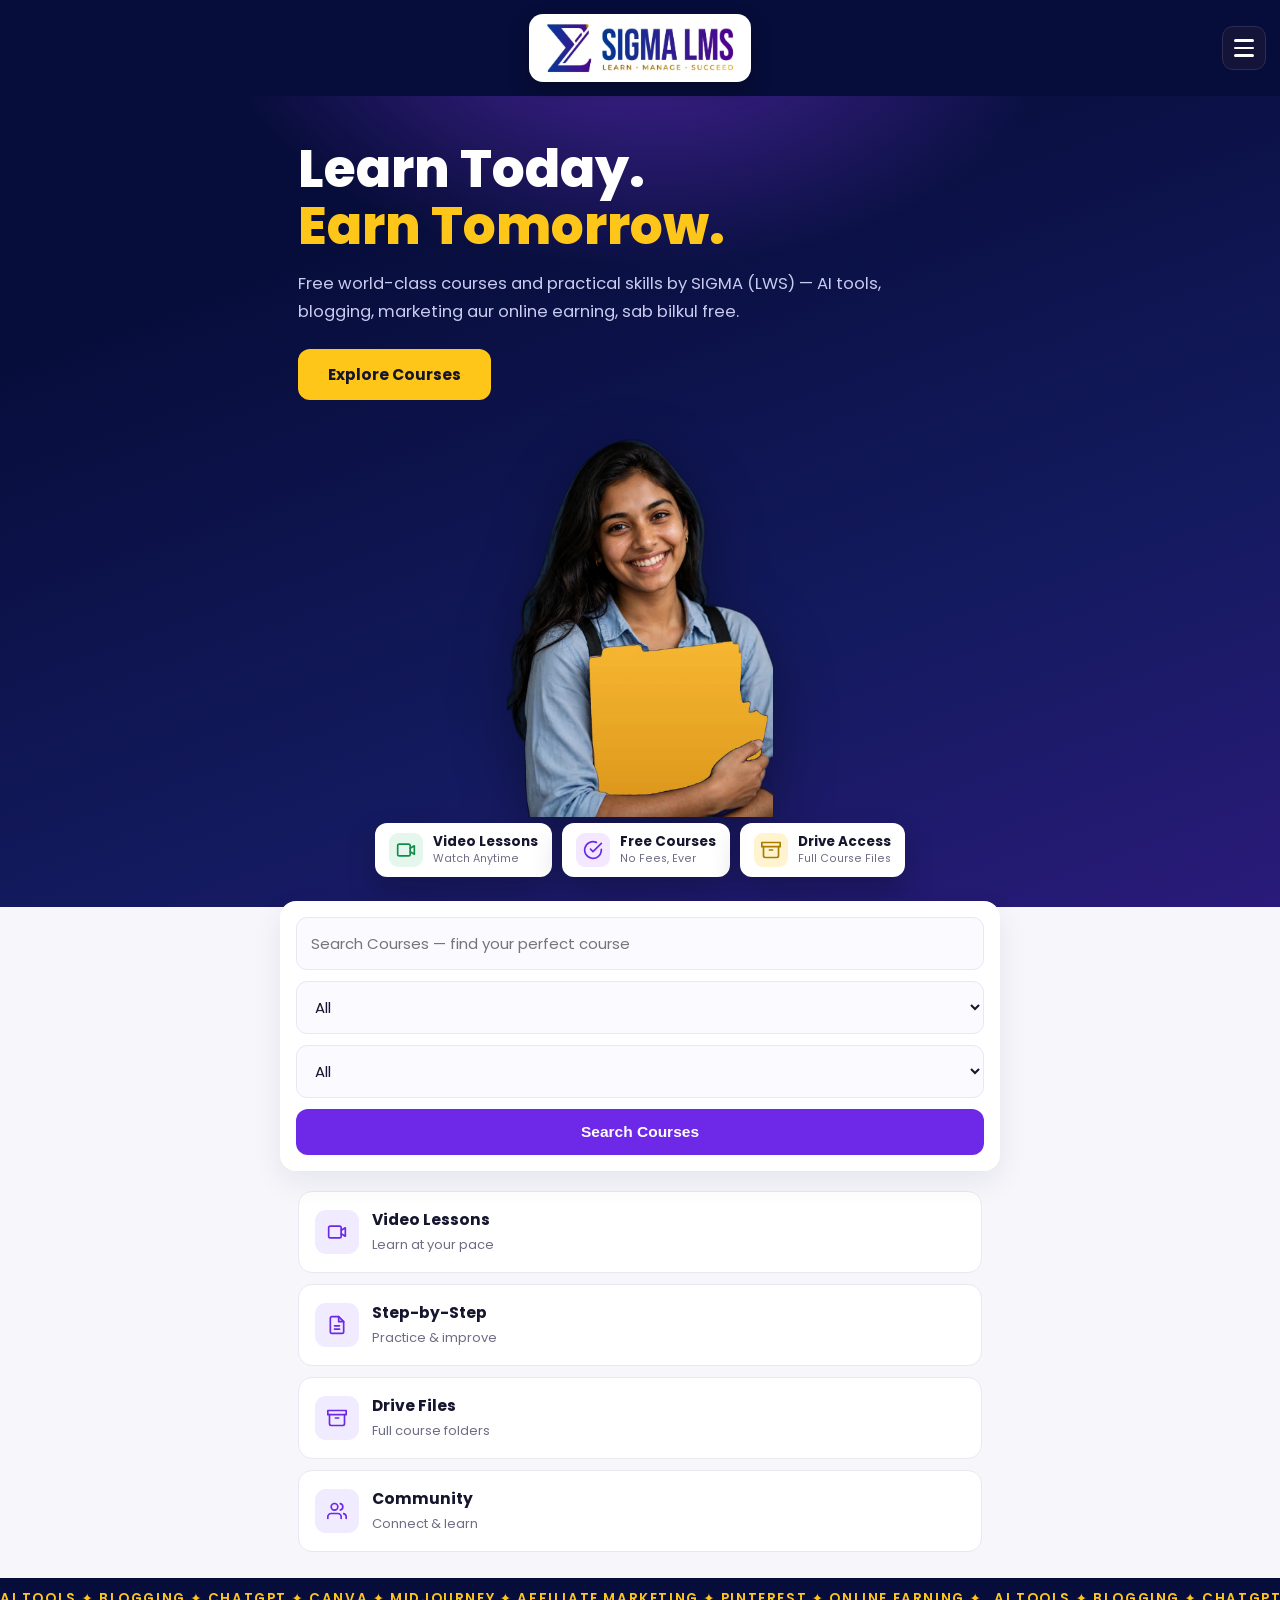
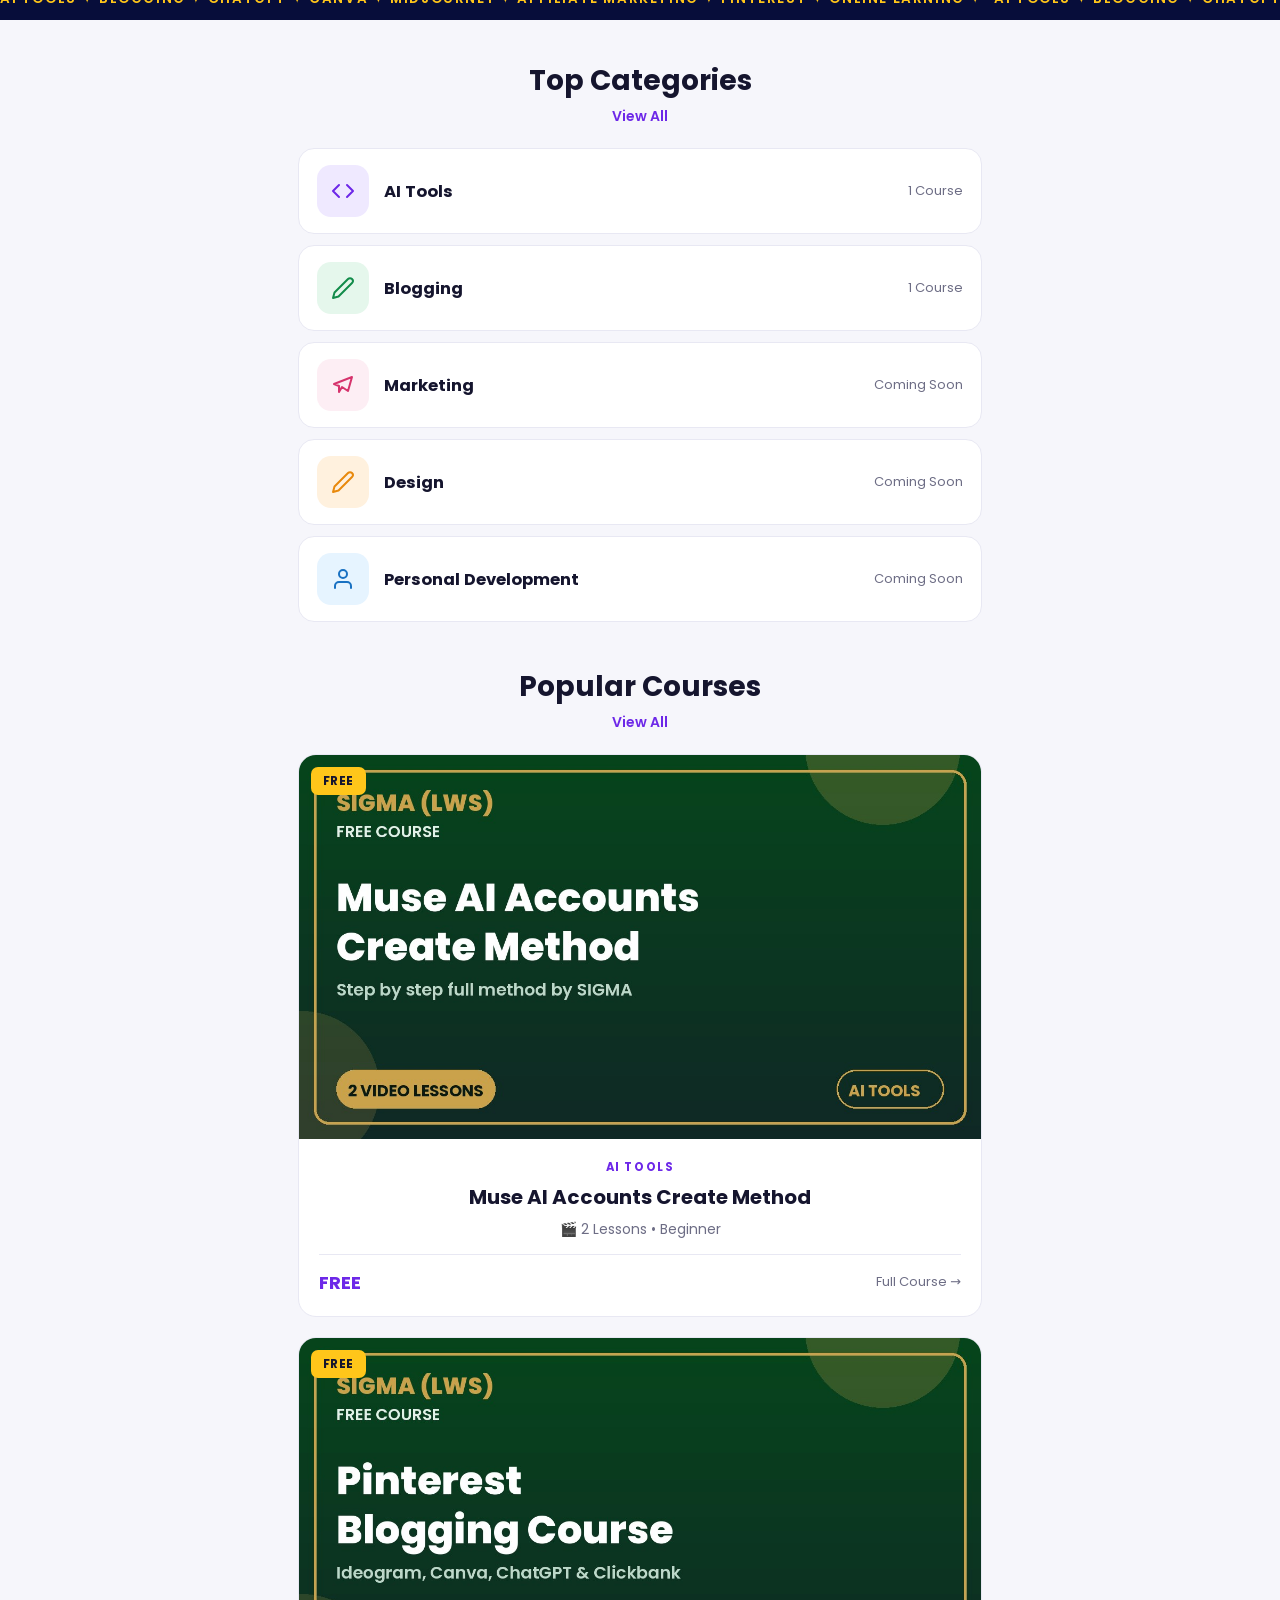
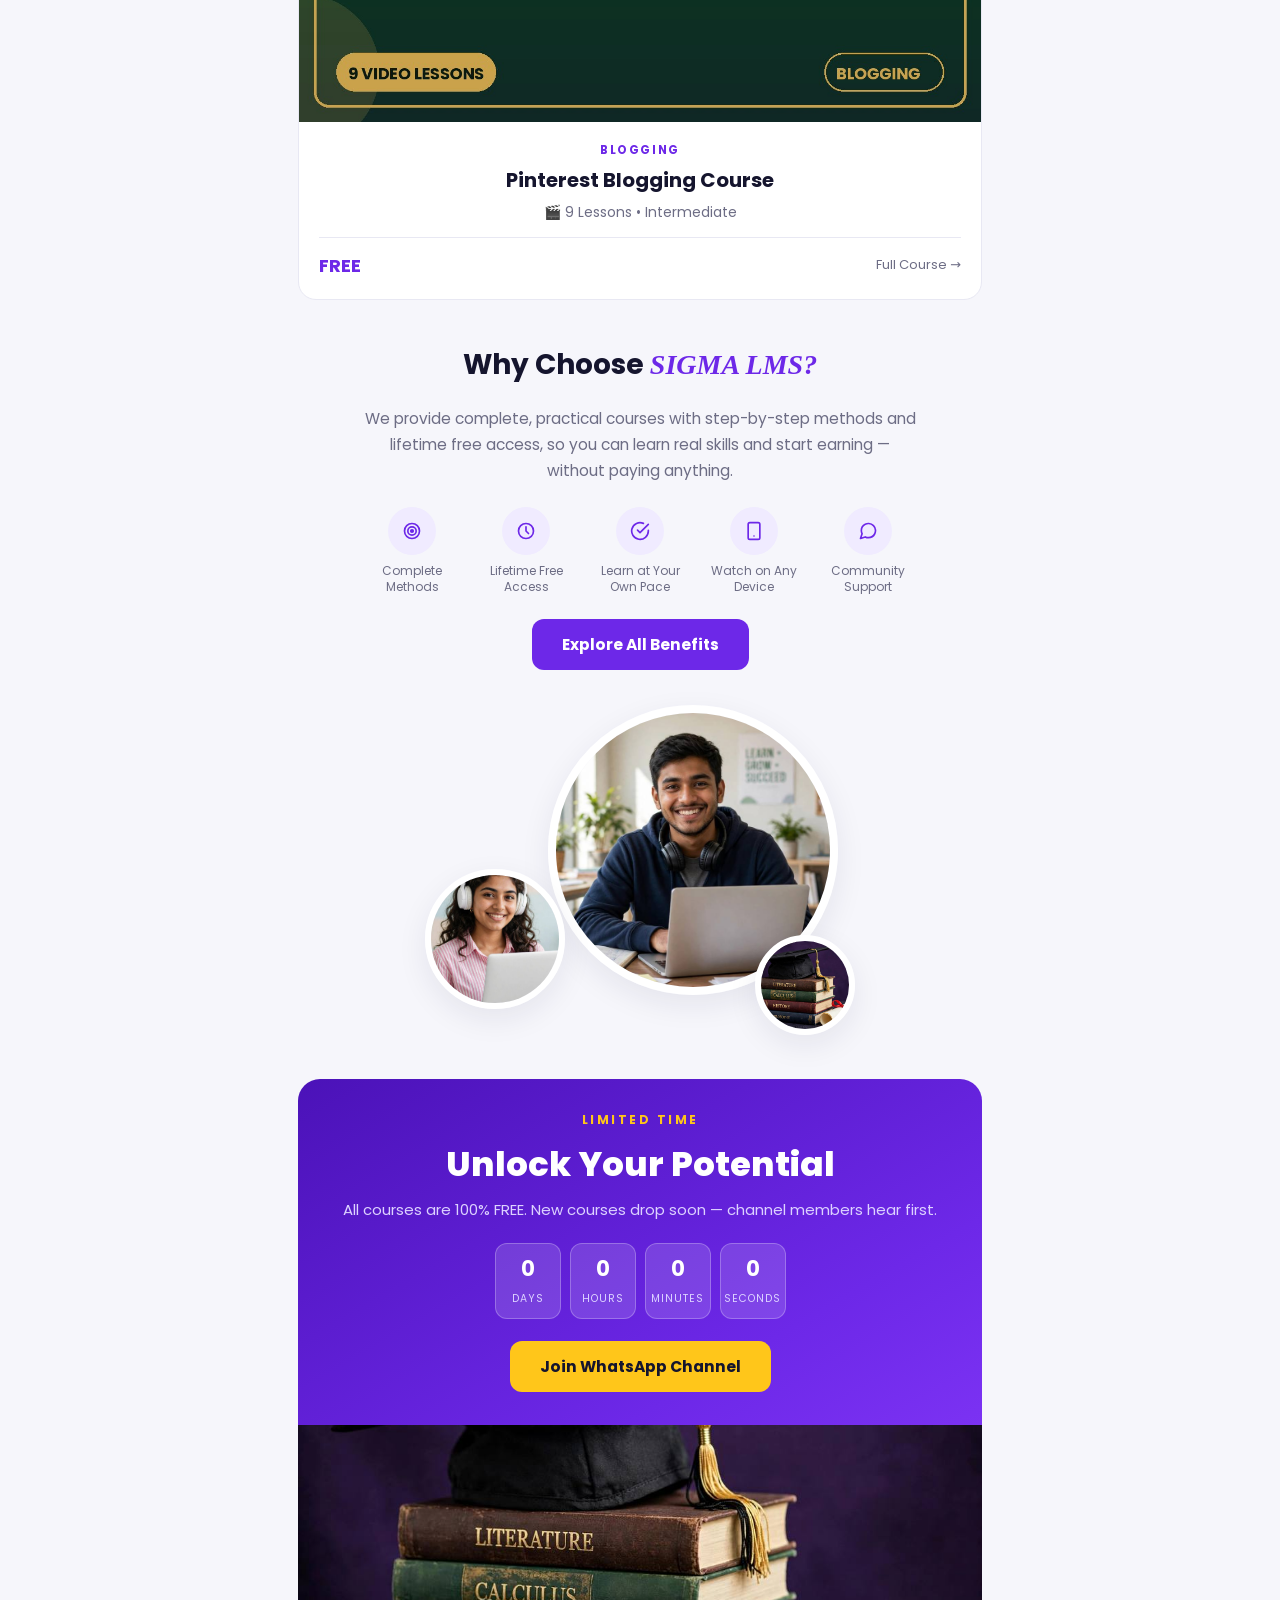
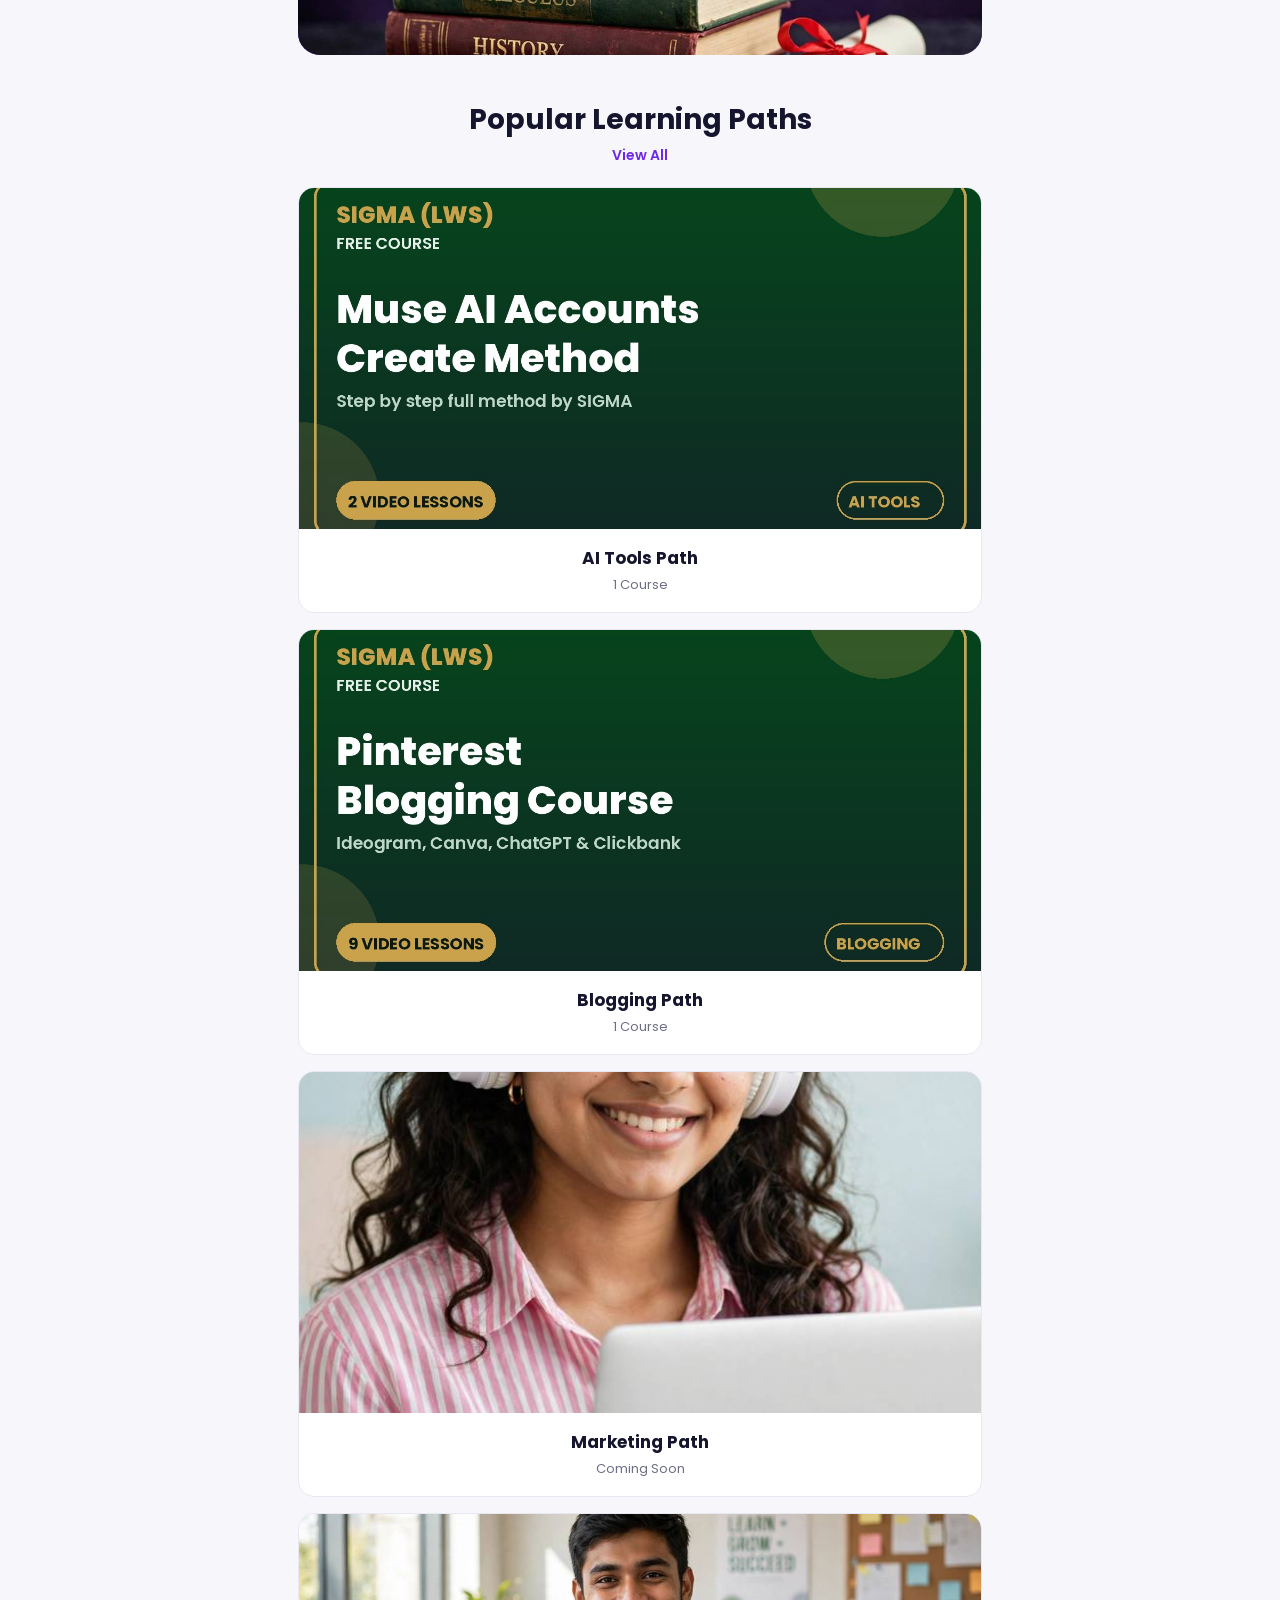
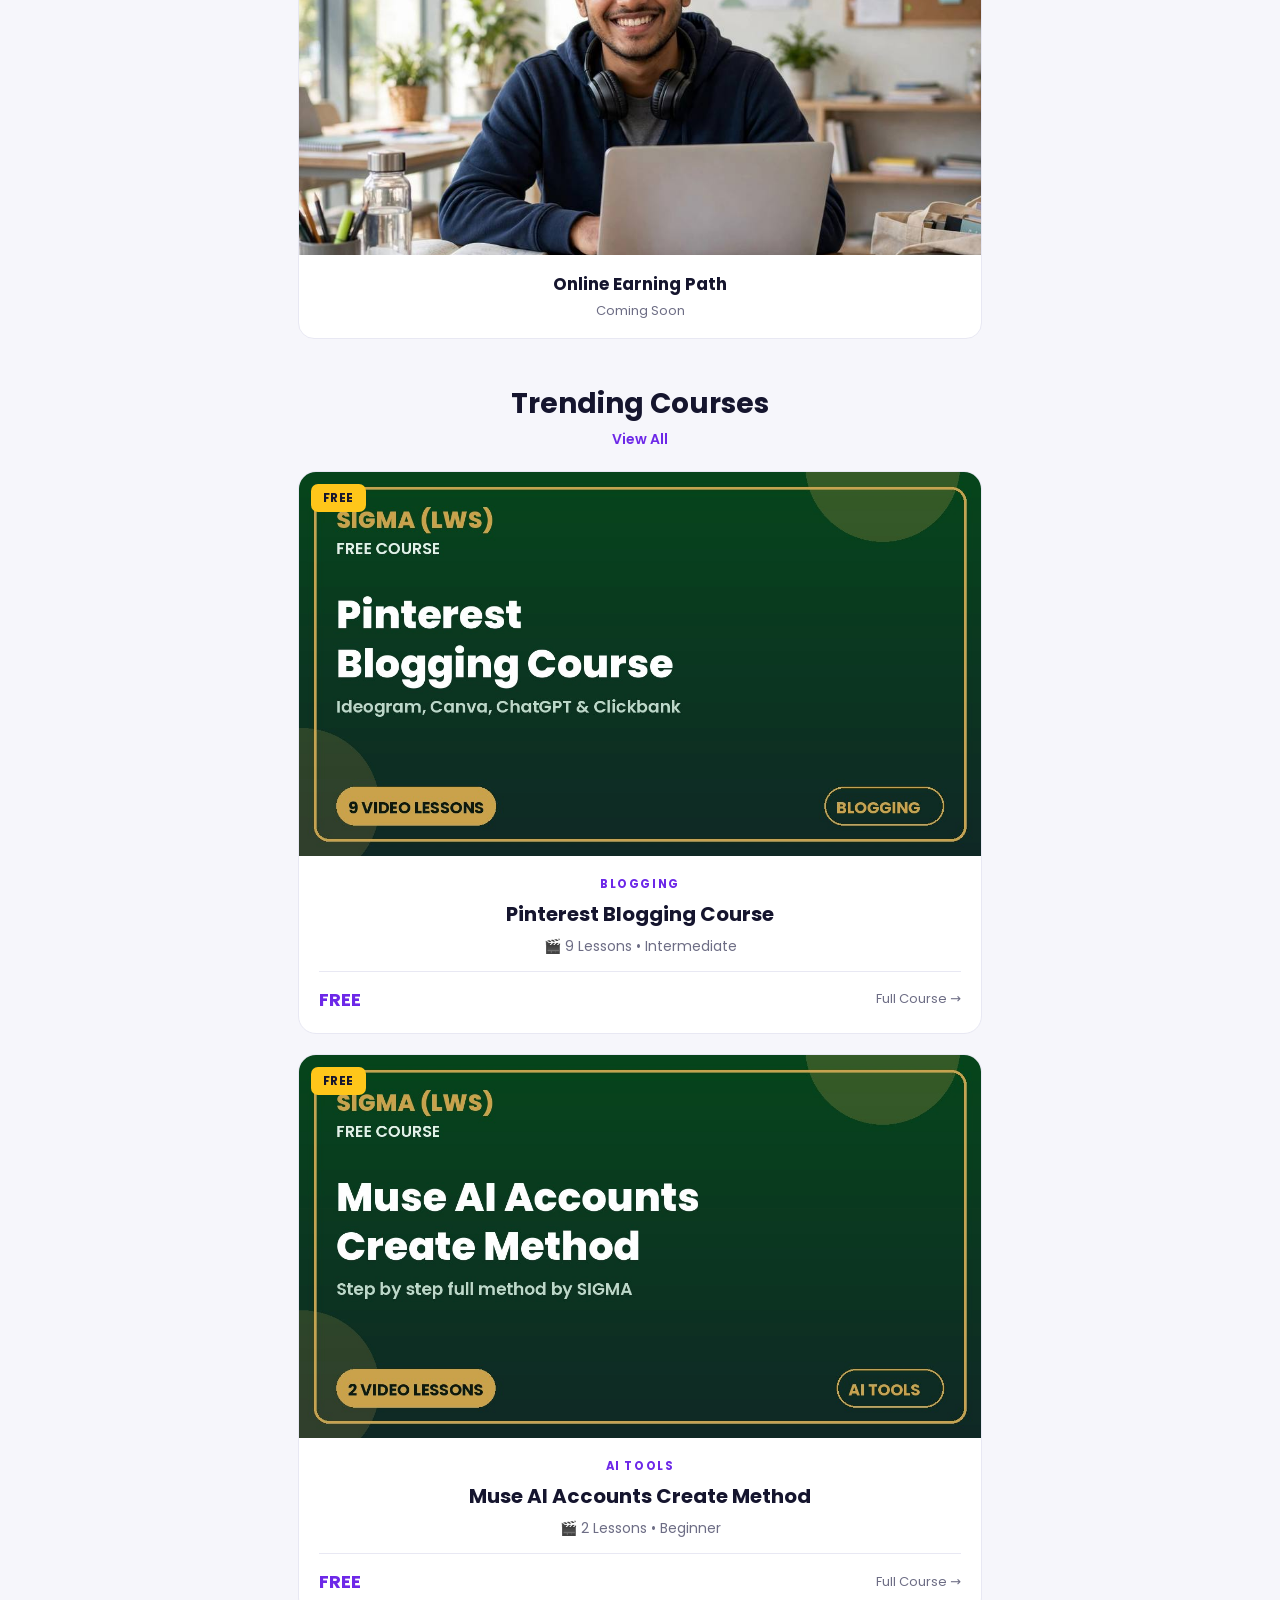
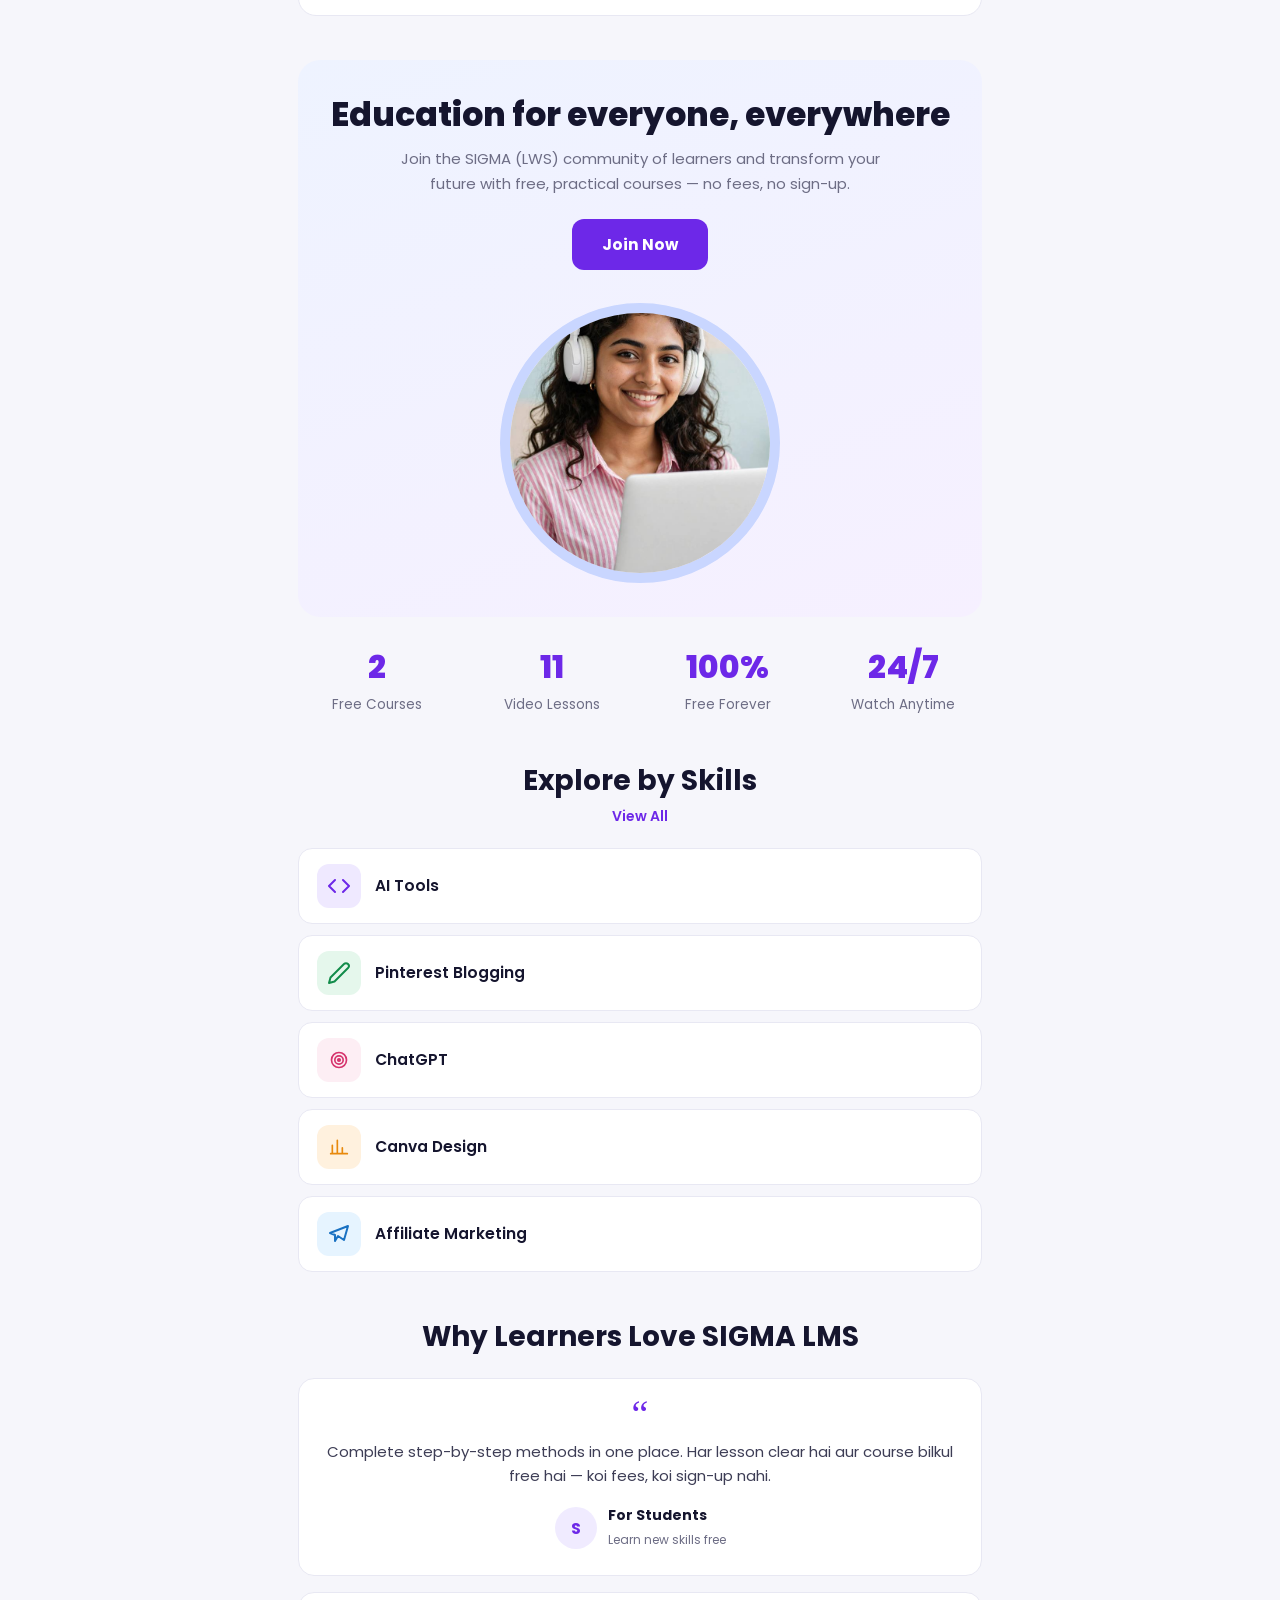
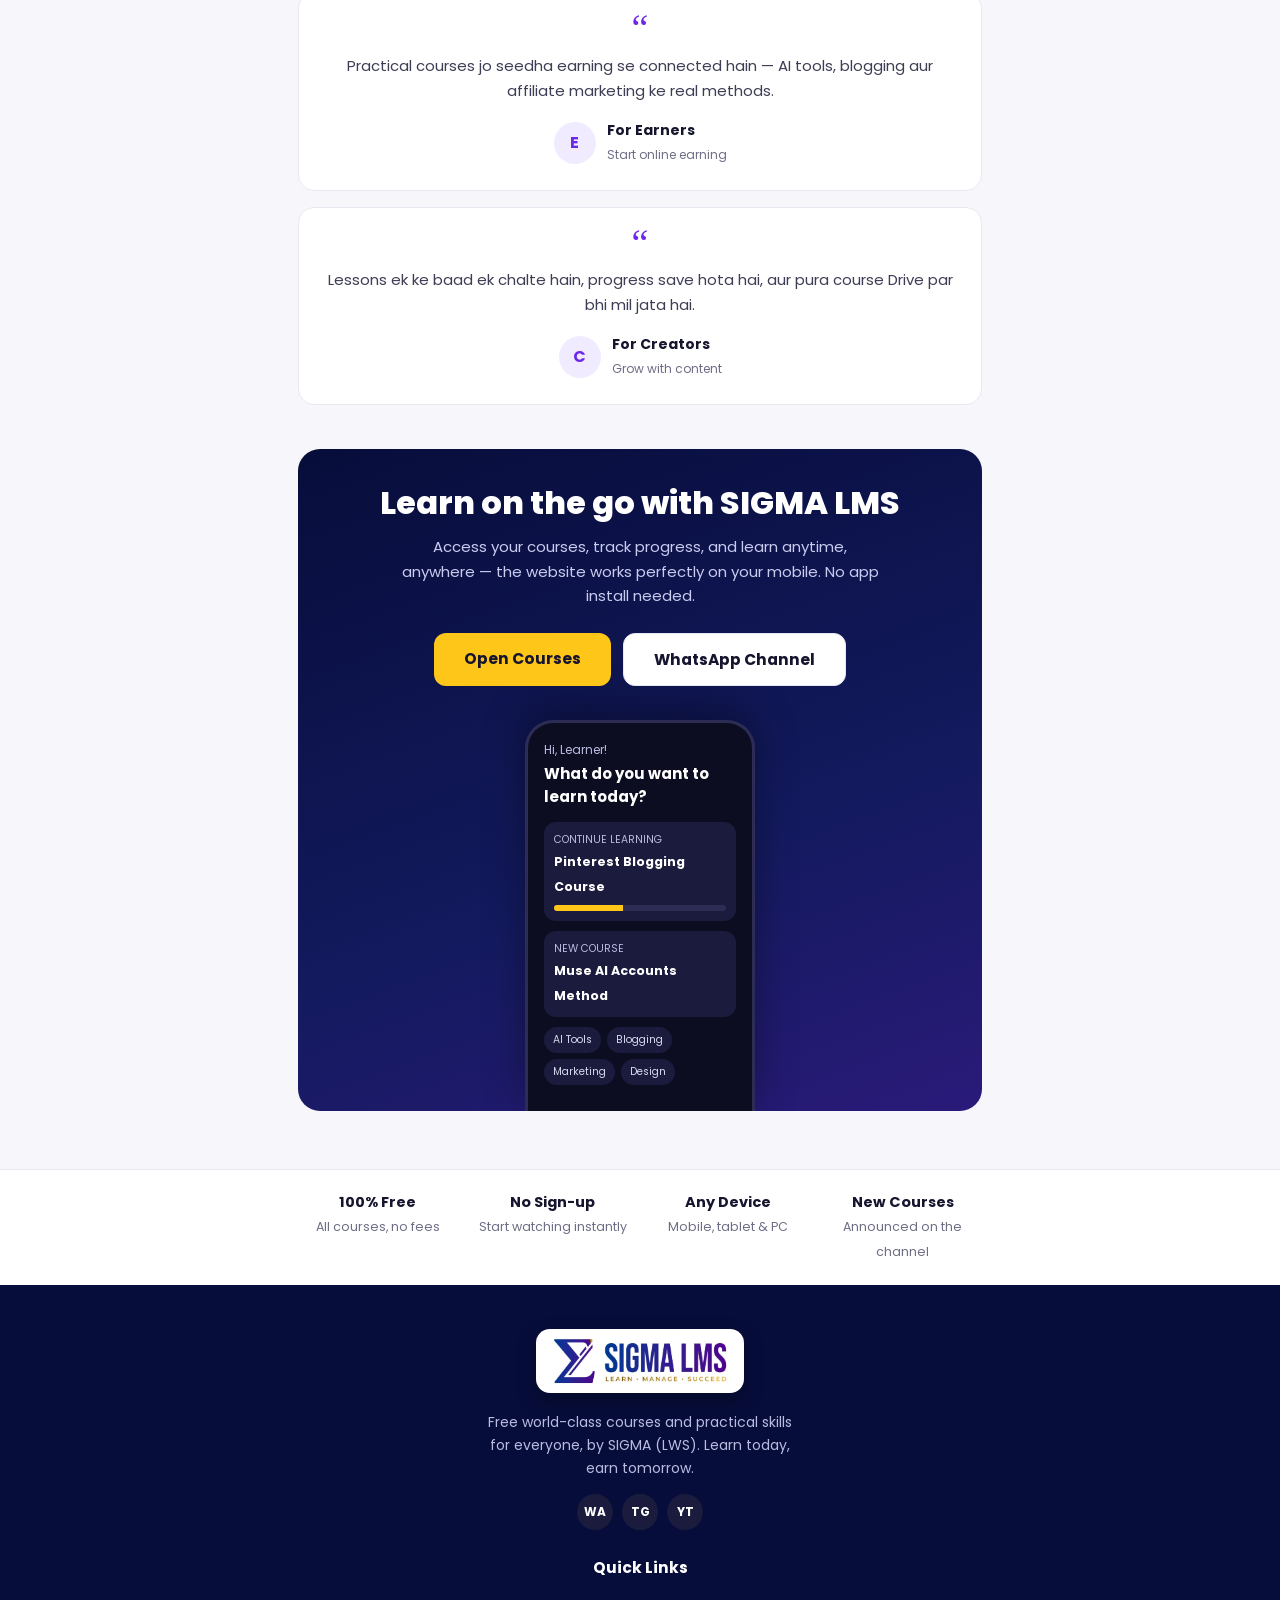
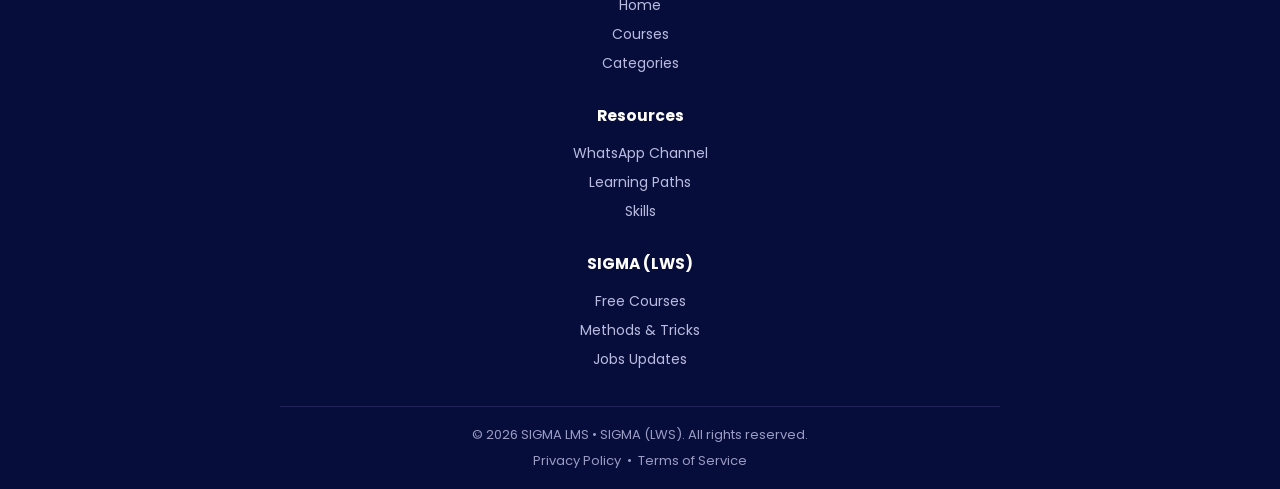
==== commit ebdbe420: "Navbar not fixed + hamburger menu panel; hero left-aligned" ====
--- a/index.html
+++ b/index.html
@@ -8,14 +8,15 @@
 <link rel="icon" type="image/png" href="assets/favicon.png">
 <link rel="preconnect" href="https://fonts.googleapis.com">
 <link href="https://fonts.googleapis.com/css2?family=Poppins:wght@400;500;600;700;800&display=swap" rel="stylesheet">
-<link rel="stylesheet" href="style.css?v=5">
+<link rel="stylesheet" href="style.css?v=6">
 </head>
 <body>
 <header class="topbar">
   <a class="brand" href="#/">
     <span class="logo-pill"><img src="assets/logo-full.webp" alt="SIGMA LMS — Learn, Manage, Succeed"></span>
   </a>
-  <nav class="topnav">
+  <button class="burger" id="burgerBtn" aria-label="Menu"><span></span><span></span><span></span></button>
+  <nav class="topnav" id="navPanel">
     <a href="#/" class="nl">Home</a>
     <a href="#/" class="nl" data-goto="courses">Courses</a>
     <a href="#/" class="nl" data-goto="categories">Categories</a>
@@ -63,7 +64,7 @@
   <div class="fbar"><span>© 2026 SIGMA LMS • SIGMA (LWS). All rights reserved.</span><span>Privacy Policy &nbsp;•&nbsp; Terms of Service</span></div>
 </footer>
 
-<script src="data.js?v=5"></script>
-<script src="app.js?v=5"></script>
+<script src="data.js?v=6"></script>
+<script src="app.js?v=6"></script>
 </body>
 </html>
--- a/style.css
+++ b/style.css
@@ -218,3 +218,20 @@
   .stats{grid-template-columns:repeat(4,1fr)}
   .trust-in{grid-template-columns:repeat(4,1fr)}
 }
+
+/* ===== v6: navbar not fixed, hamburger menu, hero left ===== */
+.topbar{position:relative;flex-direction:row;justify-content:center;padding:14px 16px}
+.burger{position:absolute;right:14px;top:50%;transform:translateY(-50%);width:44px;height:44px;border-radius:11px;border:1px solid #2c2c55;background:#141438;display:flex;flex-direction:column;align-items:center;justify-content:center;gap:5px;cursor:pointer;z-index:70}
+.burger span{display:block;width:20px;height:2.5px;background:#fff;border-radius:2px;transition:transform .25s ease,opacity .25s ease}
+.burger.x span:nth-child(1){transform:translateY(7.5px) rotate(45deg)}
+.burger.x span:nth-child(2){opacity:0}
+.burger.x span:nth-child(3){transform:translateY(-7.5px) rotate(-45deg)}
+.topnav{position:absolute;top:100%;left:0;right:0;background:var(--navy);flex-direction:column;align-items:stretch;gap:0;padding:0 16px;max-height:0;overflow:hidden;transition:max-height .35s ease,padding .35s ease;box-shadow:0 24px 30px rgba(0,0,0,.3);z-index:65}
+.topnav.open{max-height:380px;padding:10px 16px 16px}
+.topnav a.nl{display:block;padding:13px 10px;font-size:15.5px;border-bottom:1px solid #1d1d4d;border-radius:0}
+.topnav a.nl:last-of-type{border-bottom:none}
+.topnav .joinbtn{text-align:center;margin-top:10px;padding:13px}
+.hero-in{align-items:flex-start;text-align:left}
+.hero-copy p{margin-left:0;margin-right:0}
+.hero-chips{justify-content:flex-start}
+.hero-art{align-items:center}
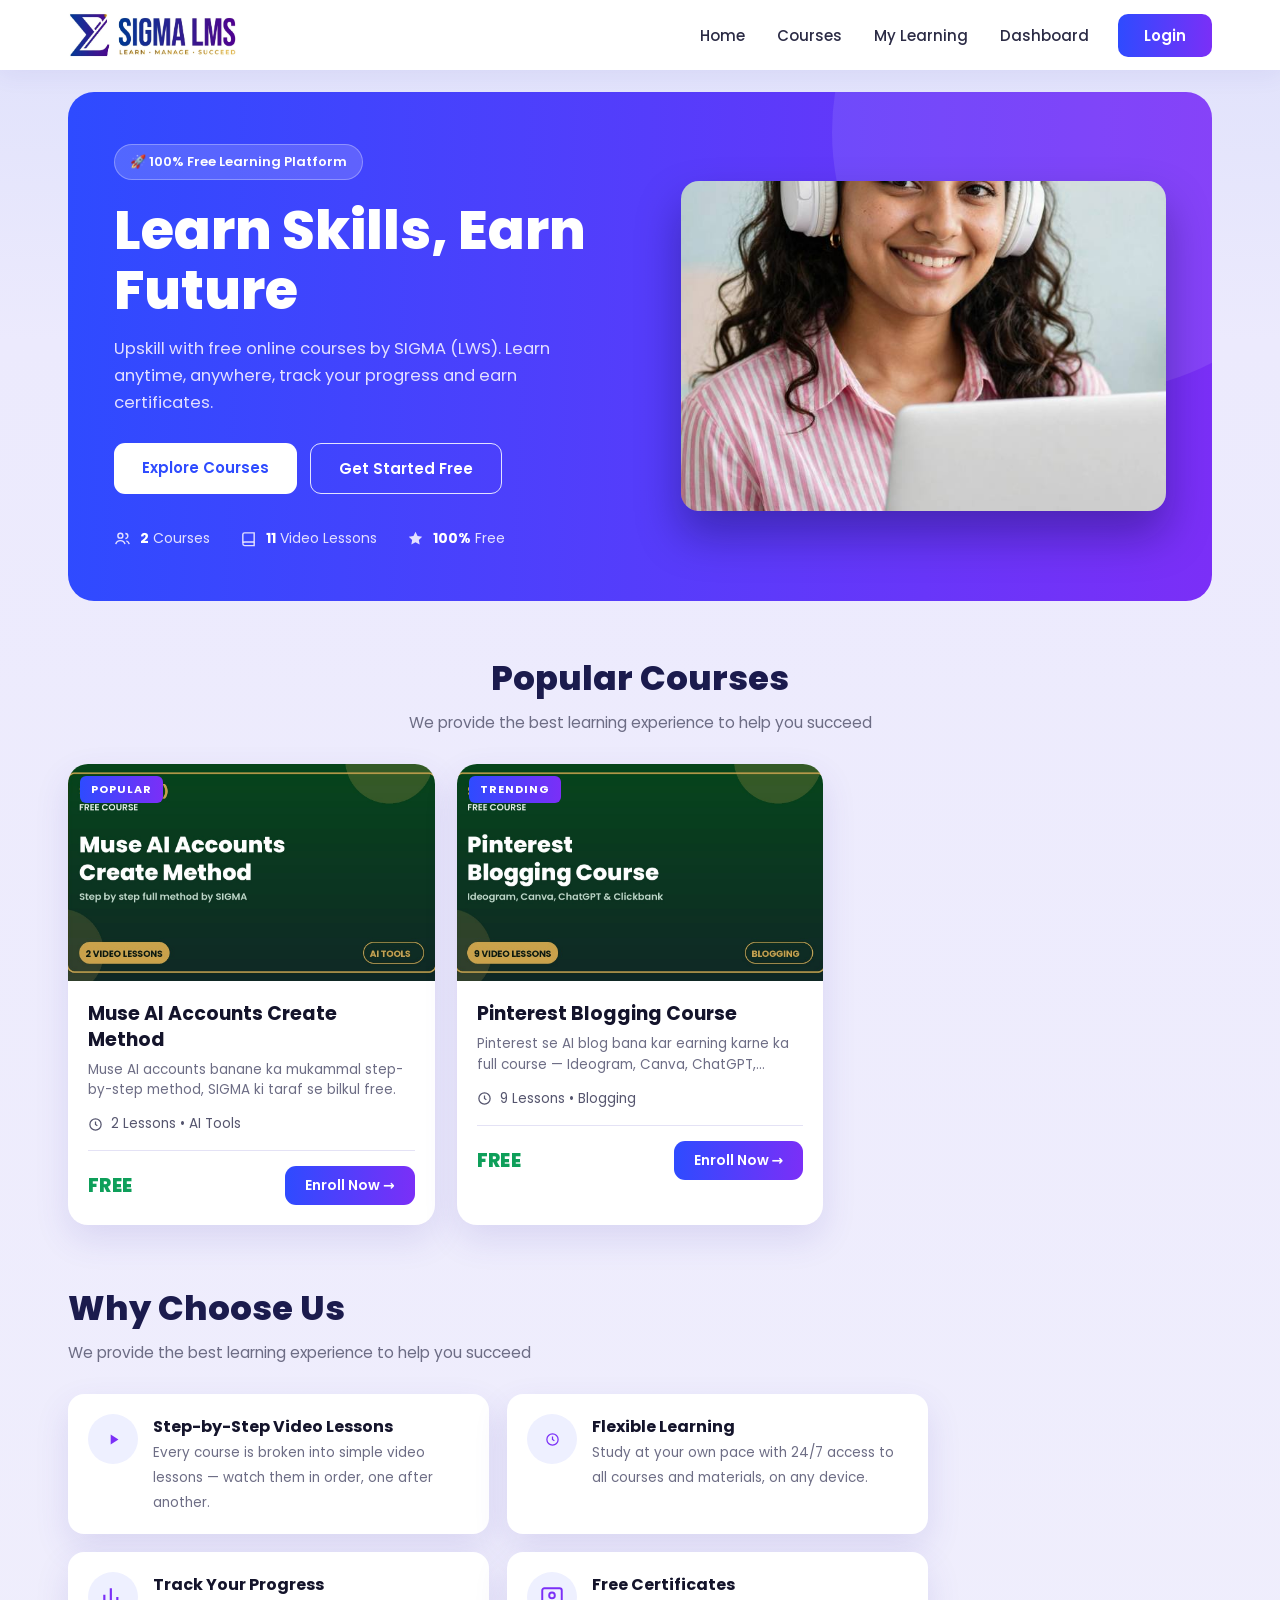
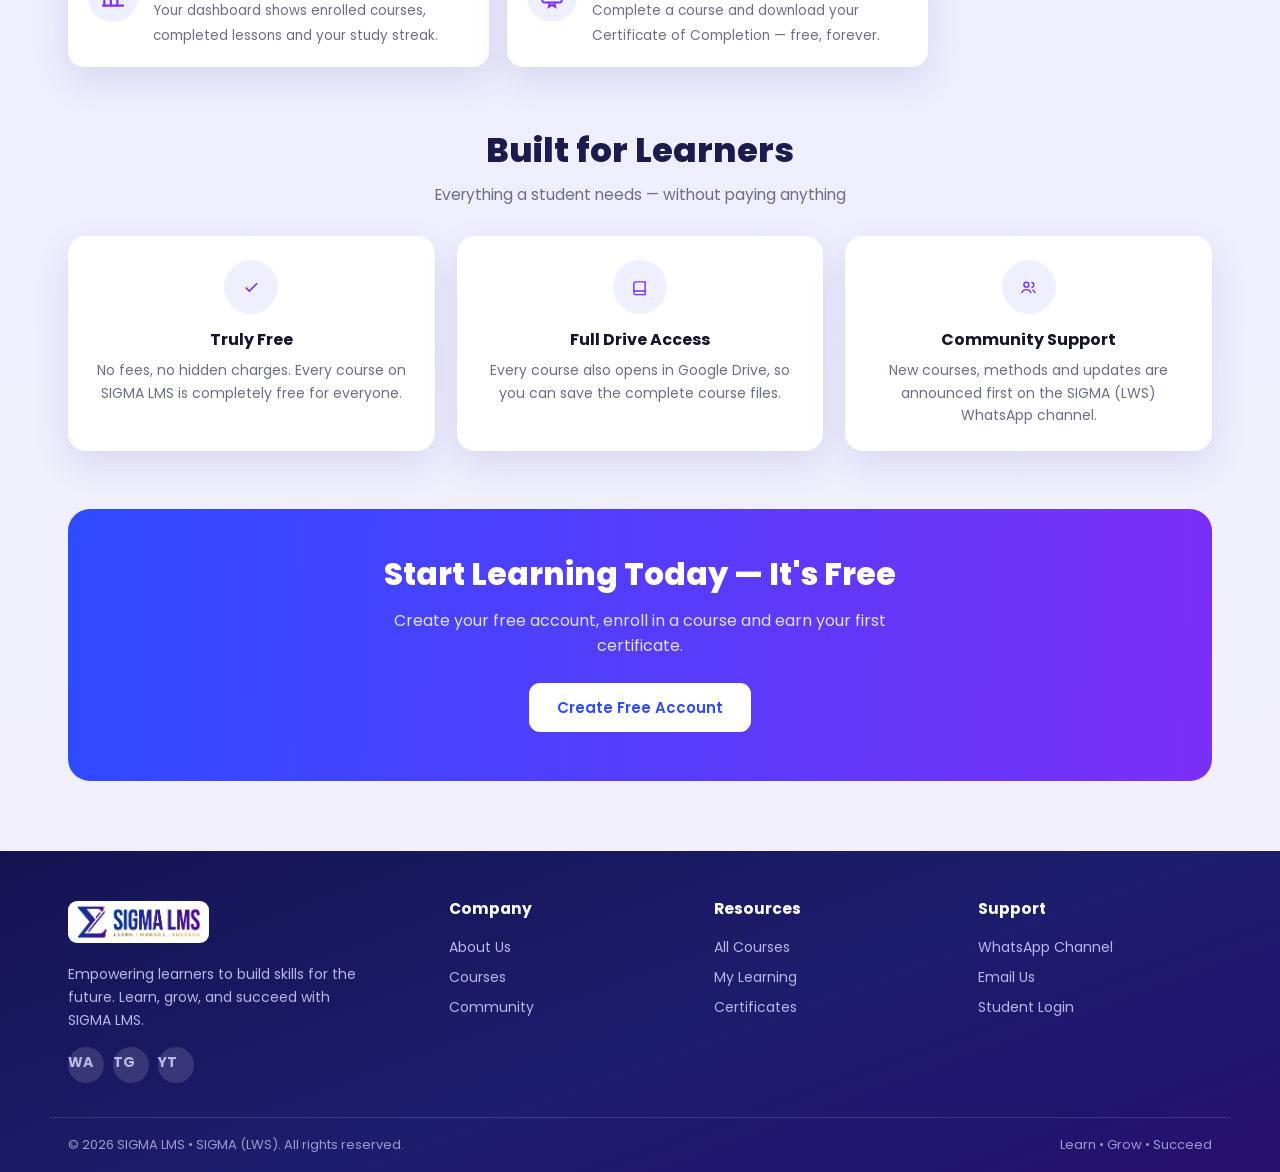
==== commit 3890bc5d: "Design-set rebuild v7: light blue-purple theme, Home/Courses/Player/Login/Dashboard/Certificates + p" ====
--- a/index.html
+++ b/index.html
@@ -3,45 +3,35 @@
 <head>
 <meta charset="UTF-8">
 <meta name="viewport" content="width=device-width, initial-scale=1.0">
-<title>SIGMA LMS — Free Courses by SIGMA (LWS)</title>
-<meta name="description" content="Learn today, earn tomorrow. Free online courses by SIGMA (LWS) — watch video lessons online or open the full course in Google Drive.">
+<title>SIGMA LMS — Learn Skills, Earn Future</title>
+<meta name="description" content="Free online courses by SIGMA (LWS) — learn practical skills with step-by-step video lessons, track your progress and earn certificates.">
 <link rel="icon" type="image/png" href="assets/favicon.png">
 <link rel="preconnect" href="https://fonts.googleapis.com">
 <link href="https://fonts.googleapis.com/css2?family=Poppins:wght@400;500;600;700;800&display=swap" rel="stylesheet">
-<link rel="stylesheet" href="style.css?v=6">
+<link rel="stylesheet" href="style.css?v=7">
 </head>
 <body>
 <header class="topbar">
-  <a class="brand" href="#/">
-    <span class="logo-pill"><img src="assets/logo-full.webp" alt="SIGMA LMS — Learn, Manage, Succeed"></span>
-  </a>
-  <button class="burger" id="burgerBtn" aria-label="Menu"><span></span><span></span><span></span></button>
-  <nav class="topnav" id="navPanel">
-    <a href="#/" class="nl">Home</a>
-    <a href="#/" class="nl" data-goto="courses">Courses</a>
-    <a href="#/" class="nl" data-goto="categories">Categories</a>
-    <a href="#/" class="nl" data-goto="paths">Paths</a>
-    <a href="https://whatsapp.com/channel/0029VbE0bx5BKfhvceuZrE1I" target="_blank" rel="noopener" class="nl">Channel</a>
-    <a href="#/" class="joinbtn" data-goto="courses">Join Free</a>
-  </nav>
+  <div class="topbar-in">
+    <a class="brand" href="#/"><img src="assets/logo-full.webp" alt="SIGMA LMS — Learn, Manage, Succeed"></a>
+    <button class="burger" id="burgerBtn" aria-label="Menu"><span></span><span></span><span></span></button>
+    <nav class="topnav" id="navPanel">
+      <a href="#/" class="nl">Home</a>
+      <a href="#/courses" class="nl">Courses</a>
+      <a href="#/dashboard" class="nl">My Learning</a>
+      <a href="#/dashboard" class="nl">Dashboard</a>
+      <a href="#/login" class="loginbtn" id="authBtn">Login</a>
+    </nav>
+  </div>
 </header>
 
 <main id="app"></main>
 
-<section class="trust">
-  <div class="trust-in">
-    <div class="trust-item"><b>100% Free</b><span>All courses, no fees</span></div>
-    <div class="trust-item"><b>No Sign-up</b><span>Start watching instantly</span></div>
-    <div class="trust-item"><b>Any Device</b><span>Mobile, tablet & PC</span></div>
-    <div class="trust-item"><b>New Courses</b><span>Announced on the channel</span></div>
-  </div>
-</section>
-
 <footer class="footer">
   <div class="footer-in">
     <div class="fcol fbrand">
-      <a class="brand light" href="#/"><span class="logo-pill foot"><img src="assets/logo-full.webp" alt="SIGMA LMS — Learn, Manage, Succeed"></span></a>
-      <p>Free world-class courses and practical skills for everyone, by SIGMA (LWS). Learn today, earn tomorrow.</p>
+      <a class="brand" href="#/"><img src="assets/logo-full.webp" alt="SIGMA LMS"></a>
+      <p>Empowering learners to build skills for the future. Learn, grow, and succeed with SIGMA LMS.</p>
       <div class="socials">
         <a href="https://whatsapp.com/channel/0029VbE0bx5BKfhvceuZrE1I" target="_blank" rel="noopener" aria-label="WhatsApp">WA</a>
         <a href="https://t.me/sigmabanner_bot" target="_blank" rel="noopener" aria-label="Telegram">TG</a>
@@ -49,22 +39,28 @@
       </div>
     </div>
     <div class="fcol">
-      <h4>Quick Links</h4>
-      <a href="#/">Home</a><a href="#/" data-goto="courses">Courses</a><a href="#/" data-goto="categories">Categories</a>
+      <h4>Company</h4>
+      <a href="#/">About Us</a>
+      <a href="#/courses">Courses</a>
+      <a href="https://whatsapp.com/channel/0029VbE0bx5BKfhvceuZrE1I" target="_blank" rel="noopener">Community</a>
     </div>
     <div class="fcol">
       <h4>Resources</h4>
-      <a href="https://whatsapp.com/channel/0029VbE0bx5BKfhvceuZrE1I" target="_blank" rel="noopener">WhatsApp Channel</a><a href="#/" data-goto="paths">Learning Paths</a><a href="#/" data-goto="skills">Skills</a>
+      <a href="#/courses">All Courses</a>
+      <a href="#/dashboard">My Learning</a>
+      <a href="#/dashboard">Certificates</a>
     </div>
     <div class="fcol">
-      <h4>SIGMA (LWS)</h4>
-      <a href="https://whatsapp.com/channel/0029VbE0bx5BKfhvceuZrE1I" target="_blank" rel="noopener">Free Courses</a><a href="https://whatsapp.com/channel/0029VbE0bx5BKfhvceuZrE1I" target="_blank" rel="noopener">Methods & Tricks</a><a href="https://whatsapp.com/channel/0029VbE0bx5BKfhvceuZrE1I" target="_blank" rel="noopener">Jobs Updates</a>
+      <h4>Support</h4>
+      <a href="https://whatsapp.com/channel/0029VbE0bx5BKfhvceuZrE1I" target="_blank" rel="noopener">WhatsApp Channel</a>
+      <a href="mailto:rawiedites@gmail.com">Email Us</a>
+      <a href="#/login">Student Login</a>
     </div>
   </div>
-  <div class="fbar"><span>© 2026 SIGMA LMS • SIGMA (LWS). All rights reserved.</span><span>Privacy Policy &nbsp;•&nbsp; Terms of Service</span></div>
+  <div class="fbar"><span>© 2026 SIGMA LMS • SIGMA (LWS). All rights reserved.</span><span>Learn • Grow • Succeed</span></div>
 </footer>
 
-<script src="data.js?v=6"></script>
-<script src="app.js?v=6"></script>
+<script src="data.js?v=7"></script>
+<script src="app.js?v=7"></script>
 </body>
 </html>
--- a/style.css
+++ b/style.css
@@ -1,237 +1,269 @@
 *{box-sizing:border-box;margin:0;padding:0}
 :root{
-  --navy:#070d3a; --navy2:#131a5e; --purple:#6d28e8; --purple2:#8b3dff;
-  --yellow:#ffc61a; --ink:#15152e; --muted:#6d6d85; --bg:#f6f6fb;
-  --card:#ffffff; --line:#e8e8f3; --shadow:0 10px 30px rgba(21,21,60,.08);
+  --blue:#2e4bff; --purple:#7b2ff7; --grad:linear-gradient(92deg,#2e4bff,#7b2ff7);
+  --ink:#14142b; --muted:#6d6d85; --bg:#eceafd; --card:#fff; --line:#e4e2f5;
+  --shadow:0 14px 34px rgba(80,60,180,.13); --green:#0e9f5a;
 }
 html{scroll-behavior:smooth}
-body{background:var(--bg);color:var(--ink);font-family:'Poppins','Segoe UI',system-ui,Arial,sans-serif;overflow-x:hidden}
+body{background:linear-gradient(180deg,#dfe1fb,#eceafd 340px,#f2f1fc);color:var(--ink);font-family:'Poppins','Segoe UI',system-ui,Arial,sans-serif;overflow-x:hidden;min-height:100vh}
 a{color:inherit;text-decoration:none}
 img{max-width:100%}
-
-/* ===== header: logo top center ===== */
-.topbar{background:var(--navy);display:flex;flex-direction:column;align-items:center;gap:12px;padding:18px 16px 14px;position:sticky;top:0;z-index:60}
-.logo-pill{background:#fff;border-radius:14px;padding:8px 16px;display:inline-flex;align-items:center;box-shadow:0 8px 20px rgba(0,0,0,.28)}
-.logo-pill img{height:52px;width:auto;display:block}
-.logo-pill.foot img{height:48px}
-.topnav{display:flex;gap:6px;align-items:center;justify-content:center;flex-wrap:wrap}
-.topnav a.nl{padding:8px 12px;font-size:14.5px;color:#d7d8ef;border-radius:8px}
-.topnav a.nl:hover{color:var(--yellow)}
-.joinbtn{background:var(--yellow);color:#15152e !important;font-weight:700;padding:9px 18px;border-radius:10px;font-size:14.5px}
-
-/* ===== hero: sab center, single column ===== */
-.hero{background:radial-gradient(700px 420px at 50% -10%,rgba(139,61,255,.5),transparent 60%),linear-gradient(160deg,var(--navy) 20%,var(--navy2) 65%,#2a1a7a);color:#fff;overflow:hidden}
-.hero-in{max-width:720px;margin:0 auto;padding:44px 18px 0;display:flex;flex-direction:column;align-items:center;text-align:center}
-.hero-copy{max-width:600px;animation:fadeUp .8s cubic-bezier(.2,.7,.2,1) both}
-.hero-copy h1{font-size:clamp(34px,8vw,52px);line-height:1.1;font-weight:800}
-.hero-copy h1 span{color:var(--yellow);display:block}
-.hero-copy p{color:#c9cbef;margin:16px auto 24px;font-size:16.5px;line-height:1.65}
-.btn{display:inline-block;padding:14px 30px;border-radius:12px;background:var(--yellow);color:#15152e;font-weight:700;font-size:15.5px;border:none;cursor:pointer;position:relative;overflow:hidden;transition:transform .15s ease}
-.btn:hover{transform:translateY(-2px)}
-.btn::after{content:'';position:absolute;top:0;left:-70%;width:45%;height:100%;background:linear-gradient(100deg,transparent,rgba(255,255,255,.45),transparent);transform:skewX(-20deg);transition:left .5s ease}
-.btn:hover::after{left:120%}
-.btn.purple{background:var(--purple);color:#fff}
-.btn.ghost{background:#fff;color:var(--ink);border:1px solid var(--line)}
-.btn.green{background:#128c4a;color:#fff}
-.btn:disabled{opacity:.45;cursor:default;transform:none}
-.hero-art{position:relative;width:100%;display:flex;flex-direction:column;align-items:center;margin-top:10px;animation:fadeUp .9s .15s cubic-bezier(.2,.7,.2,1) both}
-.hero-art>img{height:min(400px,92vw);filter:drop-shadow(0 18px 30px rgba(0,0,0,.35))}
-.hero-chips{display:flex;flex-wrap:wrap;gap:10px;justify-content:center;padding:6px 0 30px;position:relative;z-index:3}
-.chip-float{position:static;background:#fff;color:var(--ink);border-radius:12px;box-shadow:0 14px 30px rgba(0,0,0,.22);padding:10px 14px;display:flex;gap:10px;align-items:center;font-size:13px;line-height:1.3;animation:floaty 4.5s ease-in-out infinite alternate}
-.chip-float b{display:block;font-size:13.5px}
-.chip-float small{color:var(--muted)}
-.chip-float .ic{width:34px;height:34px;flex:0 0 34px;border-radius:9px;display:flex;align-items:center;justify-content:center}
-.cf2{animation-delay:1.2s}.cf3{animation-delay:2s}
-.ic.g{background:#e5f7ec;color:#128c4a}.ic.p{background:#f3e8ff;color:var(--purple)}.ic.y{background:#fff4cf;color:#a97b00}
-.hero-dot{display:none}
-
-/* ===== single column container ===== */
-.searchbar-card,.features,.section,.trust-in,.footer-in,.fbar{max-width:720px;margin-left:auto;margin-right:auto}
-.searchbar-card{margin-top:-6px;position:relative;z-index:5;background:#fff;border-radius:16px;box-shadow:var(--shadow);padding:16px;display:flex;flex-direction:column;gap:11px}
-.searchbar-card input,.searchbar-card select{width:100%;border:1px solid var(--line);background:#fafaff;border-radius:11px;padding:14px;font-size:15px;color:var(--ink);outline:none;font-family:inherit}
-.searchbar-card input:focus,.searchbar-card select:focus{border-color:var(--purple)}
-
-.features{margin-top:20px;display:flex;flex-direction:column;gap:11px;padding:0 18px}
-.feature{background:#fff;border:1px solid var(--line);border-radius:14px;padding:16px;display:flex;gap:13px;align-items:center}
-.feature .ic{width:44px;height:44px;flex:0 0 44px;border-radius:11px;display:flex;align-items:center;justify-content:center;background:#f0ebff;color:var(--purple)}
-.feature b{display:block;font-size:15.5px}
-.feature small{color:var(--muted);font-size:13px}
-
-.marquee{background:var(--navy);overflow:hidden;padding:11px 0;margin-top:26px}
-.marquee-track{display:flex;width:max-content;animation:mq 26s linear infinite}
-.marquee-track span{color:var(--yellow);font-weight:600;font-size:13.5px;letter-spacing:1.6px;white-space:nowrap;padding-right:12px}
-@keyframes mq{to{transform:translateX(-50%)}}
-
-.section{padding:40px 18px 4px}
-.sec-head{text-align:center;margin-bottom:20px}
-.sec-head h2{font-size:clamp(22px,5.6vw,28px);font-weight:700}
-.sec-head h2 em{font-style:italic;color:var(--purple);font-family:Georgia,serif}
-.sec-head a{color:var(--purple);font-size:14px;font-weight:600;display:inline-block;margin-top:4px}
-
-/* categories: single column rows */
-.cats{display:flex;flex-direction:column;gap:11px}
-.cat{background:#fff;border:1px solid var(--line);border-radius:16px;padding:16px 18px;display:flex;align-items:center;gap:15px;transition:transform .15s ease,box-shadow .15s ease}
-.cat:hover{transform:translateY(-2px);box-shadow:var(--shadow)}
-.cat .ic{width:52px;height:52px;flex:0 0 52px;border-radius:14px;display:flex;align-items:center;justify-content:center}
-.cat b{font-size:16.5px}
-.cat small{color:var(--muted);font-size:13px;margin-left:auto}
-.ic.c1{background:#efe9ff;color:#6d28e8}.ic.c2{background:#e5f7ec;color:#128c4a}.ic.c3{background:#fdeef4;color:#d6336c}.ic.c4{background:#fff1de;color:#e8890c}.ic.c5{background:#e6f4ff;color:#1971c2}
-
-/* course cards: single column, big, center */
-.grid{display:flex;flex-direction:column;gap:20px}
-.card{background:var(--card);border:1px solid var(--line);border-radius:18px;overflow:hidden;transition:transform .18s ease,box-shadow .18s ease}
-.card:hover{transform:translateY(-3px);box-shadow:var(--shadow)}
-.card .thumbwrap{position:relative;overflow:hidden}
-.card img{width:100%;aspect-ratio:16/9;object-fit:cover;display:block;background:#0a0a24;transition:transform .5s cubic-bezier(.2,.7,.2,1)}
-.card:hover .thumbwrap img{transform:scale(1.04)}
-.badge{position:absolute;top:12px;left:12px;background:var(--yellow);color:#15152e;font-size:12px;font-weight:700;padding:5px 12px;border-radius:7px;letter-spacing:.4px}
-.card-body{padding:20px;text-align:center;display:flex;flex-direction:column;gap:8px;align-items:center}
-.card-cat{font-size:11.5px;letter-spacing:1.6px;color:var(--purple);font-weight:700;text-transform:uppercase}
-.card h3{font-size:20px;line-height:1.35;font-weight:700}
-.card h3 a:hover{color:var(--purple)}
-.card .meta{color:var(--muted);font-size:14px}
-.card .price{margin-top:6px;padding-top:14px;border-top:1px solid var(--line);width:100%;display:flex;justify-content:space-between;align-items:center}
-.card .price b{color:var(--purple);font-size:18px}
-.card .price span{color:var(--muted);font-size:13px}
-.prog{height:7px;background:#eeeef7;border-radius:99px;overflow:hidden;width:100%}
-.prog i{display:block;height:100%;background:var(--purple)}
-
-/* why choose: center */
-.why{display:flex;flex-direction:column;align-items:center;text-align:center}
-.why p{color:var(--muted);line-height:1.7;margin:4px auto 22px;font-size:15.5px;max-width:560px}
-.why-feats{display:flex;flex-wrap:wrap;gap:14px;justify-content:center;margin-bottom:24px}
-.why-feats .wf{text-align:center;font-size:12px;color:var(--muted);line-height:1.35;width:100px}
-.why-feats .wf .ic{width:48px;height:48px;margin:0 auto 8px;border-radius:50%;background:#f0ebff;color:var(--purple);display:flex;align-items:center;justify-content:center}
-.why-art{position:relative;width:100%;max-width:430px;min-height:330px;margin-top:28px}
-.why-art .big{width:290px;aspect-ratio:1;border-radius:50%;object-fit:cover;border:8px solid #fff;box-shadow:var(--shadow);position:absolute;right:4%;top:0}
-.why-art .s1{width:140px;aspect-ratio:1;border-radius:50%;object-fit:cover;border:6px solid #fff;box-shadow:var(--shadow);position:absolute;left:0;bottom:8%}
-.why-art .s2{width:100px;aspect-ratio:1;border-radius:50%;object-fit:cover;border:6px solid #fff;box-shadow:var(--shadow);position:absolute;right:0;bottom:0}
-
-/* offer: stacked center */
-.offer{background:linear-gradient(150deg,#4b12b8,#6d28e8 55%,#8b3dff);border-radius:22px;color:#fff;overflow:hidden;text-align:center}
-.offer-copy{padding:32px 24px 26px}
-.offer-copy .lt{color:var(--yellow);letter-spacing:2.5px;font-size:12px;font-weight:700}
-.offer-copy h3{font-size:clamp(25px,6.4vw,34px);margin:10px 0 8px;font-weight:800}
-.offer-copy p{color:#ddd2ff;font-size:15px}
-.count{display:flex;gap:9px;justify-content:center;margin:22px 0;flex-wrap:wrap}
-.count .cd{background:rgba(255,255,255,.14);border:1px solid rgba(255,255,255,.25);border-radius:12px;padding:9px 0;width:66px;text-align:center}
-.count .cd b{display:block;font-size:21px}
-.count .cd small{font-size:10.5px;color:#ddd2ff;letter-spacing:1px}
-.offer img{width:100%;height:230px;object-fit:cover;display:block}
-
-/* paths: single column */
-.paths{display:flex;flex-direction:column;gap:16px}
-.path{background:#fff;border:1px solid var(--line);border-radius:16px;overflow:hidden;transition:transform .15s ease,box-shadow .15s ease}
-.path:hover{transform:translateY(-3px);box-shadow:var(--shadow)}
-.path img{width:100%;aspect-ratio:16/8;object-fit:cover;display:block;transition:transform .5s cubic-bezier(.2,.7,.2,1)}
-.path:hover img{transform:scale(1.04)}
-.path .pb{padding:16px;text-align:center}
-.path b{font-size:17px;display:block}
-.path small{color:var(--muted);font-size:13px}
-
-/* education banner: stacked center */
-.edu{background:linear-gradient(160deg,#eef3ff,#f6f0ff);border-radius:22px;overflow:hidden;text-align:center;padding:34px 24px}
-.edu-copy h3{font-size:clamp(24px,6.4vw,33px);line-height:1.25;font-weight:800}
-.edu-copy p{color:var(--muted);margin:12px auto 22px;line-height:1.65;font-size:15px;max-width:480px}
-.edu-art{display:flex;justify-content:center;margin-top:26px}
-.edu-art img{width:min(280px,74vw);aspect-ratio:1;object-fit:cover;border-radius:50%;border:10px solid #c9d6ff}
-.stats{display:grid;grid-template-columns:repeat(2,1fr);gap:18px;text-align:center;padding:26px 0 0}
-.stats .st b{display:block;font-size:32px;color:var(--purple);font-weight:800}
-.stats .st span{color:var(--muted);font-size:13.5px}
-
-/* skills: single column rows */
-.skills{display:flex;flex-direction:column;gap:11px}
-.skill{background:#fff;border:1px solid var(--line);border-radius:14px;padding:15px 18px;font-weight:600;font-size:15.5px;display:flex;align-items:center;gap:14px}
-.skill .ic{width:44px;height:44px;flex:0 0 44px;border-radius:12px;display:flex;align-items:center;justify-content:center}
-
-/* learner cards: stacked */
-.learners{display:flex;flex-direction:column;gap:16px}
-.learner{background:#fff;border:1px solid var(--line);border-radius:16px;padding:24px;text-align:center}
-.learner .q{font-size:38px;color:var(--purple);font-family:Georgia,serif;line-height:.6;display:block;margin-bottom:14px}
-.learner p{color:#3d3d55;line-height:1.65;font-size:15px}
-.learner .who{display:flex;gap:11px;align-items:center;justify-content:center;margin-top:16px;text-align:left}
-.learner .who .av{width:42px;height:42px;border-radius:50%;background:#f0ebff;color:var(--purple);display:flex;align-items:center;justify-content:center;font-weight:700}
-.learner .who b{display:block;font-size:14px}
-.learner .who small{color:var(--muted);font-size:12px}
-
-/* app banner: stacked center */
-.appbanner{background:linear-gradient(160deg,var(--navy),var(--navy2) 60%,#2a1a7a);border-radius:22px;color:#fff;overflow:hidden;text-align:center}
-.app-copy{padding:34px 24px 6px}
-.app-copy h3{font-size:clamp(24px,6.4vw,32px);font-weight:800;line-height:1.25}
-.app-copy p{color:#c9cbef;margin:12px auto 24px;line-height:1.65;font-size:15px;max-width:480px}
-.app-btns{display:flex;gap:12px;flex-wrap:wrap;justify-content:center}
-.phone-zone{display:flex;justify-content:center;padding-top:28px}
-.phone{width:230px;background:#0d0d22;border:3px solid #2c2c55;border-bottom:none;border-radius:28px 28px 0 0;padding:18px 16px 26px;box-shadow:0 -10px 40px rgba(0,0,0,.35);text-align:left}
-.phone .ph-greet{font-size:12px;color:#b9bce0}
-.phone .ph-title{font-weight:700;font-size:15px;margin:3px 0 14px}
-.phone .ph-card{background:#1b1b3d;border-radius:12px;padding:10px;margin-bottom:10px}
-.phone .ph-card small{color:#b9bce0;font-size:10.5px;display:block}
-.phone .ph-card b{font-size:12.5px}
-.phone .ph-bar{height:6px;background:#2c2c55;border-radius:99px;margin-top:7px;overflow:hidden}
-.phone .ph-bar i{display:block;height:100%;width:40%;background:var(--yellow)}
-.phone .ph-chips{display:flex;gap:6px;flex-wrap:wrap}
-.phone .ph-chips span{background:#1b1b3d;font-size:10.5px;padding:5px 9px;border-radius:99px;color:#d7d8ef}
-
-/* trust + footer: center stacked */
-.trust{background:#fff;border-top:1px solid var(--line);margin-top:54px}
-.trust-in{padding:22px 18px;display:grid;grid-template-columns:repeat(2,1fr);gap:16px;text-align:center}
-.trust-item b{display:block;font-size:14.5px}
-.trust-item span{color:var(--muted);font-size:12.5px}
-.footer{background:var(--navy);color:#d7d8ef;text-align:center}
-.footer-in{padding:40px 18px 6px;display:flex;flex-direction:column;align-items:center;gap:26px}
-.fcol h4{color:#fff;font-size:15.5px;margin-bottom:12px}
-.fcol a{display:block;color:#b9bce0;font-size:14px;padding:4px 0}
-.fcol a:hover{color:var(--yellow)}
-.fbrand{display:flex;flex-direction:column;align-items:center}
-.fbrand p{color:#b9bce0;font-size:14px;line-height:1.65;margin:14px auto;max-width:320px}
-.socials{display:flex;gap:9px;justify-content:center}
-.socials a{width:36px;height:36px;border-radius:50%;background:#1b1b3d;color:#fff;display:flex;align-items:center;justify-content:center;font-size:12px;font-weight:700;padding:0}
-.fbar{padding:18px;display:flex;flex-direction:column;gap:6px;align-items:center;border-top:1px solid #23235c;font-size:13px;color:#9a9cc4;margin-top:26px}
-
-/* course page */
-.coursepage{max-width:720px;margin:0 auto;padding:26px 18px 10px}
-.backlink{color:var(--purple);font-size:14px;font-weight:600}
-.course-head{margin:16px 0 6px;text-align:center}
-.course-head h2{font-size:clamp(23px,6vw,31px);line-height:1.25}
-.course-head p{color:var(--muted);margin-top:8px;line-height:1.6}
-.player-wrap{background:#000;border-radius:16px;overflow:hidden;box-shadow:var(--shadow);margin-top:14px}
-.player-wrap iframe,.player-wrap video{width:100%;aspect-ratio:16/9;display:block;border:0;background:#000}
-.now{margin:14px 0 6px;font-size:15px;text-align:center}
-.now b{color:var(--purple)}
-.player-actions{display:flex;gap:10px;flex-wrap:wrap;justify-content:center;margin:14px 0 24px}
-.lessons{display:flex;flex-direction:column;gap:8px;margin-top:10px}
-.lesson{display:flex;gap:12px;align-items:center;background:#fff;border:1px solid var(--line);border-radius:12px;padding:13px 14px;cursor:pointer;text-align:left;width:100%;color:var(--ink);font-size:14.5px;font-family:inherit}
-.lesson:hover{border-color:var(--purple)}
-.lesson.playing{border-color:var(--purple);background:#f4efff}
-.lesson .n{width:30px;height:30px;flex:0 0 30px;border-radius:50%;background:#efe9ff;color:var(--purple);display:flex;align-items:center;justify-content:center;font-size:13px;font-weight:700}
-.lesson.playing .n{background:var(--purple);color:#fff}
-.lesson .done{margin-left:auto;color:#128c4a;font-weight:700;white-space:nowrap}
-.empty{color:var(--muted);padding:34px 0;text-align:center}
-
-/* animations */
-@keyframes fadeUp{from{opacity:0;transform:translateY(28px)}to{opacity:1;transform:none}}
-@keyframes floaty{from{transform:translateY(-4px)}to{transform:translateY(6px)}}
-.rv{opacity:0;transform:translateY(26px);transition:opacity .7s ease,transform .7s cubic-bezier(.2,.7,.2,1)}
-.rv.in{opacity:1;transform:none}
-
-@media(min-width:721px){
-  .stats{grid-template-columns:repeat(4,1fr)}
-  .trust-in{grid-template-columns:repeat(4,1fr)}
-}
-
-/* ===== v6: navbar not fixed, hamburger menu, hero left ===== */
-.topbar{position:relative;flex-direction:row;justify-content:center;padding:14px 16px}
-.burger{position:absolute;right:14px;top:50%;transform:translateY(-50%);width:44px;height:44px;border-radius:11px;border:1px solid #2c2c55;background:#141438;display:flex;flex-direction:column;align-items:center;justify-content:center;gap:5px;cursor:pointer;z-index:70}
-.burger span{display:block;width:20px;height:2.5px;background:#fff;border-radius:2px;transition:transform .25s ease,opacity .25s ease}
+.wrap{max-width:1180px;margin:0 auto;padding:0 18px}
+
+/* ===== header (not fixed) ===== */
+.topbar{background:#fff;box-shadow:0 4px 24px rgba(80,60,180,.08);position:relative;z-index:60}
+.topbar-in{max-width:1180px;margin:0 auto;padding:12px 18px;display:flex;align-items:center;gap:18px}
+.brand img{height:46px;width:auto;display:block}
+.topnav{margin-left:auto;display:flex;align-items:center;gap:6px}
+.topnav a.nl{padding:9px 13px;font-size:15px;font-weight:500;color:#2b2b45;border-radius:9px}
+.topnav a.nl:hover{color:var(--purple)}
+.topnav a.nl.on{color:var(--purple);font-weight:700;box-shadow:inset 0 -3px 0 var(--purple);border-radius:0}
+.loginbtn{background:var(--grad);color:#fff !important;font-weight:600;padding:10px 26px;border-radius:10px;font-size:15px;margin-left:10px;display:inline-block}
+.avatarbtn{width:42px;height:42px;border-radius:50%;background:var(--grad);color:#fff;display:flex;align-items:center;justify-content:center;font-weight:700;font-size:16px;margin-left:10px}
+.burger{display:none;width:44px;height:44px;border-radius:11px;border:1px solid var(--line);background:#f4f3ff;flex-direction:column;align-items:center;justify-content:center;gap:5px;cursor:pointer;margin-left:auto}
+.burger span{display:block;width:20px;height:2.5px;background:var(--ink);border-radius:2px;transition:transform .25s ease,opacity .25s ease}
 .burger.x span:nth-child(1){transform:translateY(7.5px) rotate(45deg)}
 .burger.x span:nth-child(2){opacity:0}
 .burger.x span:nth-child(3){transform:translateY(-7.5px) rotate(-45deg)}
-.topnav{position:absolute;top:100%;left:0;right:0;background:var(--navy);flex-direction:column;align-items:stretch;gap:0;padding:0 16px;max-height:0;overflow:hidden;transition:max-height .35s ease,padding .35s ease;box-shadow:0 24px 30px rgba(0,0,0,.3);z-index:65}
-.topnav.open{max-height:380px;padding:10px 16px 16px}
-.topnav a.nl{display:block;padding:13px 10px;font-size:15.5px;border-bottom:1px solid #1d1d4d;border-radius:0}
-.topnav a.nl:last-of-type{border-bottom:none}
-.topnav .joinbtn{text-align:center;margin-top:10px;padding:13px}
-.hero-in{align-items:flex-start;text-align:left}
-.hero-copy p{margin-left:0;margin-right:0}
-.hero-chips{justify-content:flex-start}
-.hero-art{align-items:center}
+
+/* ===== buttons ===== */
+.btn{display:inline-block;padding:13px 28px;border-radius:11px;background:var(--grad);color:#fff;font-weight:600;font-size:15px;border:none;cursor:pointer;font-family:inherit;transition:transform .15s ease,box-shadow .15s ease;position:relative;overflow:hidden}
+.btn:hover{transform:translateY(-2px);box-shadow:0 12px 24px rgba(90,60,220,.3)}
+.btn.white{background:#fff;color:#2e4bff}
+.btn.outline{background:transparent;color:#fff;border:1.6px solid rgba(255,255,255,.85)}
+.btn.ghost{background:#fff;color:var(--ink);border:1px solid var(--line)}
+.btn.green{background:var(--green)}
+.btn.sm{padding:9px 20px;font-size:14px}
+.btn:disabled{opacity:.45;cursor:default;transform:none;box-shadow:none}
+.btn::after{content:'';position:absolute;top:0;left:-70%;width:45%;height:100%;background:linear-gradient(100deg,transparent,rgba(255,255,255,.4),transparent);transform:skewX(-20deg);transition:left .5s ease}
+.btn:hover::after{left:120%}
+
+/* ===== hero ===== */
+.hero{background:var(--grad);border-radius:26px;margin:22px auto 0;max-width:1180px;color:#fff;overflow:hidden;position:relative}
+.hero::before{content:'';position:absolute;width:520px;height:520px;border-radius:50%;background:rgba(255,255,255,.09);right:-140px;top:-220px}
+.hero-in{display:grid;grid-template-columns:1.05fr .95fr;gap:30px;align-items:center;padding:52px 46px;position:relative}
+.hero-badge{display:inline-flex;gap:8px;align-items:center;background:rgba(255,255,255,.16);border:1px solid rgba(255,255,255,.3);padding:7px 15px;border-radius:99px;font-size:13px;font-weight:600;animation:fadeUp .7s both}
+.hero h1{font-size:clamp(36px,4.6vw,54px);line-height:1.12;font-weight:800;margin:20px 0 14px;animation:fadeUp .7s .08s both}
+.hero p{color:#e3e0ff;font-size:16.5px;line-height:1.65;max-width:480px;animation:fadeUp .7s .16s both}
+.hero-btns{display:flex;gap:13px;flex-wrap:wrap;margin-top:26px;animation:fadeUp .7s .24s both}
+.hero-stats{display:flex;gap:30px;flex-wrap:wrap;margin-top:34px;animation:fadeUp .7s .32s both}
+.hero-stats .hs{display:flex;gap:9px;align-items:center;font-size:14px;color:#e3e0ff}
+.hero-stats .hs b{color:#fff}
+.hero-stats .hs svg{flex:0 0 auto}
+.hero-photo{animation:fadeUp .8s .2s both}
+.hero-photo img{width:100%;height:330px;object-fit:cover;border-radius:18px;box-shadow:0 24px 44px rgba(10,10,60,.35);display:block}
+
+/* ===== sections ===== */
+.section{max-width:1180px;margin:0 auto;padding:52px 18px 6px}
+.sec-head{text-align:center;margin-bottom:30px}
+.sec-head h2{font-size:clamp(25px,3.4vw,34px);font-weight:800;color:#1b1b4d}
+.sec-head p{color:var(--muted);margin-top:7px;font-size:15.5px}
+.sec-head.left{text-align:left}
+
+/* course cards */
+.cgrid{display:grid;grid-template-columns:repeat(3,1fr);gap:22px}
+.ccard{background:var(--card);border-radius:20px;overflow:hidden;box-shadow:var(--shadow);transition:transform .18s ease;position:relative}
+.ccard:hover{transform:translateY(-4px)}
+.ccard .thumbwrap{position:relative;overflow:hidden}
+.ccard img{width:100%;aspect-ratio:16/9.5;object-fit:cover;display:block;transition:transform .5s cubic-bezier(.2,.7,.2,1)}
+.ccard:hover .thumbwrap img{transform:scale(1.05)}
+.cchip{position:absolute;top:12px;left:12px;background:var(--grad);color:#fff;font-size:11px;font-weight:700;letter-spacing:1px;padding:5px 11px;border-radius:6px;text-transform:uppercase}
+.cchip.free{background:var(--green)}
+.ccard-body{padding:20px}
+.ccard-body h3{font-size:19px;line-height:1.35;font-weight:700}
+.ccard-body h3 a:hover{color:var(--purple)}
+.ccard-body .cdesc{color:var(--muted);font-size:13.5px;line-height:1.55;margin-top:7px;display:-webkit-box;-webkit-line-clamp:2;-webkit-box-orient:vertical;overflow:hidden}
+.ccard-body .cmeta{color:#55556e;font-size:13.5px;margin-top:13px;display:flex;gap:8px;align-items:center}
+.ccard-body .crow{display:flex;justify-content:space-between;align-items:center;margin-top:16px;padding-top:15px;border-top:1px solid var(--line)}
+.freeprice{color:var(--green);font-size:19px;font-weight:800;letter-spacing:.4px}
+.prog{height:7px;background:#e9e7fa;border-radius:99px;overflow:hidden;margin-top:12px}
+.prog i{display:block;height:100%;background:var(--grad)}
+
+/* why choose */
+.why-grid{display:grid;grid-template-columns:repeat(2,1fr);gap:18px;max-width:860px}
+.why-item{display:flex;gap:15px;background:#fff;border-radius:16px;padding:20px;box-shadow:var(--shadow)}
+.why-item .ic{width:50px;height:50px;flex:0 0 50px;border-radius:50%;background:#eef0ff;color:var(--purple);display:flex;align-items:center;justify-content:center}
+.why-item b{font-size:16px;display:block}
+.why-item small{color:var(--muted);font-size:13.5px;line-height:1.55}
+
+/* benefit cards (testimonial style) */
+.bgrid{display:grid;grid-template-columns:repeat(3,1fr);gap:22px}
+.bcard{background:#fff;border-radius:18px;box-shadow:var(--shadow);padding:24px;text-align:center}
+.bcard .ic{width:54px;height:54px;margin:0 auto 13px;border-radius:50%;background:#eef0ff;color:var(--purple);display:flex;align-items:center;justify-content:center}
+.bcard b{font-size:16px;display:block;margin-bottom:7px}
+.bcard p{color:var(--muted);font-size:14px;line-height:1.6}
+
+/* CTA banner */
+.cta{background:var(--grad);border-radius:22px;color:#fff;text-align:center;padding:42px 26px;position:relative;overflow:hidden}
+.cta h3{font-size:clamp(23px,3.4vw,31px);font-weight:800}
+.cta p{color:#e3e0ff;margin:10px auto 24px;max-width:520px;line-height:1.6}
+
+/* ===== courses page ===== */
+.page-head{max-width:1180px;margin:0 auto;padding:36px 18px 0;display:flex;justify-content:space-between;align-items:flex-end;gap:20px;flex-wrap:wrap}
+.page-head h1{font-size:clamp(32px,4.4vw,44px);font-weight:800;color:#1b1b4d}
+.page-head p{color:var(--muted);margin-top:5px;font-size:15.5px}
+.searchbox{display:flex;align-items:center;gap:9px;background:#fff;border:1px solid var(--line);border-radius:99px;padding:12px 20px;min-width:min(340px,100%);box-shadow:var(--shadow)}
+.searchbox input{border:none;outline:none;font-size:15px;font-family:inherit;width:100%;background:transparent;color:var(--ink)}
+.filters{max-width:1180px;margin:0 auto;padding:20px 18px 0;display:flex;justify-content:space-between;gap:14px;flex-wrap:wrap;align-items:center}
+.chips{display:flex;gap:9px;flex-wrap:wrap}
+.chip{padding:9px 19px;border-radius:99px;border:1px solid var(--line);background:#fff;font-size:14px;font-weight:500;cursor:pointer;font-family:inherit;color:#2b2b45}
+.chip.on{background:var(--grad);color:#fff;border-color:transparent}
+.sortsel{padding:10px 14px;border-radius:11px;border:1px solid var(--line);background:#fff;font-family:inherit;font-size:14px;color:var(--ink)}
+.showing{max-width:1180px;margin:0 auto;padding:16px 18px 0;color:var(--muted);font-size:14px}
+.empty{color:var(--muted);padding:40px 0;text-align:center;grid-column:1/-1}
+
+/* ===== course page ===== */
+.coursepage{max-width:1180px;margin:0 auto;padding:28px 18px 10px}
+.backlink{color:var(--purple);font-size:14.5px;font-weight:600}
+.course-head{margin:16px 0 4px;max-width:760px}
+.course-head h2{font-size:clamp(24px,3.6vw,34px);line-height:1.25;color:#1b1b4d}
+.course-head p{color:var(--muted);margin-top:9px;line-height:1.65}
+.player-wrap{background:#000;border-radius:18px;overflow:hidden;box-shadow:var(--shadow);margin-top:16px}
+.player-wrap iframe,.player-wrap video{width:100%;aspect-ratio:16/9;display:block;border:0;background:#000}
+.now{margin:15px 0 4px;font-size:15.5px}
+.now b{color:var(--purple)}
+.player-actions{display:flex;gap:10px;flex-wrap:wrap;margin:15px 0 24px}
+.lessons{display:flex;flex-direction:column;gap:9px;margin-top:12px;max-width:860px}
+.lesson{display:flex;gap:12px;align-items:center;background:#fff;border:1px solid var(--line);border-radius:13px;padding:14px 15px;cursor:pointer;text-align:left;width:100%;color:var(--ink);font-size:14.5px;font-family:inherit;transition:border-color .15s}
+.lesson:hover{border-color:var(--purple)}
+.lesson.playing{border-color:var(--purple);background:#f4f1ff}
+.lesson .n{width:31px;height:31px;flex:0 0 31px;border-radius:50%;background:#eef0ff;color:var(--purple);display:flex;align-items:center;justify-content:center;font-size:13px;font-weight:700}
+.lesson.playing .n{background:var(--grad);color:#fff}
+.lesson .done{margin-left:auto;color:var(--green);font-weight:700;white-space:nowrap}
+.cert-banner{background:linear-gradient(92deg,#fdf6e0,#fdfaf0);border:1.6px solid #d9b64a;border-radius:18px;padding:24px;display:flex;gap:18px;align-items:center;flex-wrap:wrap;margin-top:22px;max-width:860px}
+.cert-banner b{font-size:18px;color:#7a5b00;display:block}
+.cert-banner p{color:#8a6d1a;font-size:14px;margin-top:3px}
+
+/* ===== auth (login/signup) ===== */
+.auth{max-width:1060px;margin:26px auto;padding:0 18px}
+.auth-card{background:#fff;border-radius:24px;overflow:hidden;box-shadow:var(--shadow);display:grid;grid-template-columns:1fr 1fr;min-height:560px}
+.auth-side{background:var(--grad);color:#fff;padding:44px 38px;display:flex;flex-direction:column;position:relative;overflow:hidden}
+.auth-side .alog{height:44px;width:auto;align-self:flex-start;background:#fff;border-radius:10px;padding:5px 10px}
+.auth-side img.student{width:100%;max-width:330px;margin:30px auto 8px;display:block;animation:floaty 4.5s ease-in-out infinite alternate}
+.auth-side h3{font-size:29px;font-weight:800;text-align:center}
+.auth-side p{color:#e3e0ff;text-align:center;margin-top:9px;line-height:1.6;font-size:14.5px}
+.auth-form{padding:48px 44px}
+.auth-form h2{font-size:31px;font-weight:800;color:#14142b}
+.auth-form .sub{color:var(--muted);margin:7px 0 28px;font-size:14.5px}
+.fld{margin-bottom:19px}
+.fld label{display:block;font-weight:600;font-size:14.5px;margin-bottom:8px}
+.fld input{width:100%;border:1px solid var(--line);background:#f6f5ff;border-radius:11px;padding:14px 15px;font-size:15px;font-family:inherit;color:var(--ink);outline:none}
+.fld input:focus{border-color:var(--purple);background:#fff}
+.auth-form .btn{width:100%;text-align:center;padding:15px}
+.auth-alt{text-align:center;color:var(--muted);font-size:14px;margin-top:20px}
+.auth-alt a{color:var(--purple);font-weight:700}
+.auth-err{background:#fdecec;color:#b3261e;border-radius:10px;padding:11px 14px;font-size:13.5px;margin-bottom:16px;display:none}
+.auth-note{font-size:12.5px;color:var(--muted);text-align:center;margin-top:14px;line-height:1.55}
+
+/* ===== dashboard ===== */
+.dash{max-width:1180px;margin:22px auto;padding:0 18px;display:grid;grid-template-columns:250px 1fr;gap:22px;align-items:start}
+.dash-side{background:linear-gradient(170deg,#1c1c6e,#2e1a8f 60%,#4b12b8);border-radius:20px;color:#fff;padding:24px 16px;position:sticky;top:16px}
+.dash-side .who{display:flex;gap:11px;align-items:center;padding:4px 8px 18px;border-bottom:1px solid rgba(255,255,255,.16);margin-bottom:14px}
+.dash-side .who .av{width:44px;height:44px;border-radius:50%;background:var(--grad);display:flex;align-items:center;justify-content:center;font-weight:700;font-size:17px;flex:0 0 44px}
+.dash-side .who b{display:block;font-size:15px;line-height:1.3}
+.dash-side .who small{color:#c9c6f5;font-size:12px}
+.dash-side a.dl{display:flex;gap:11px;align-items:center;padding:12px 13px;border-radius:11px;color:#dcd9ff;font-size:14.5px;font-weight:500;margin-bottom:4px}
+.dash-side a.dl.on{background:rgba(255,255,255,.17);color:#fff;font-weight:600}
+.dash-side a.dl:hover{background:rgba(255,255,255,.1);color:#fff}
+.dash-main h1{font-size:clamp(24px,3.4vw,31px);font-weight:800;color:#1b1b4d}
+.dash-main .dsub{color:var(--muted);margin:5px 0 22px;font-size:15px}
+.stat-grid{display:grid;grid-template-columns:repeat(4,1fr);gap:16px}
+.stat-card{background:#fff;border-radius:17px;box-shadow:var(--shadow);padding:22px 14px;text-align:center}
+.stat-card .ic{width:50px;height:50px;margin:0 auto 11px;border-radius:14px;background:#eef0ff;color:var(--purple);display:flex;align-items:center;justify-content:center}
+.stat-card span{color:var(--muted);font-size:13.5px;display:block}
+.stat-card b{font-size:29px;color:#1b1b4d;display:block;margin-top:3px}
+.dash-cols{display:grid;grid-template-columns:1.25fr 1fr;gap:20px;margin-top:22px;align-items:start}
+.panel{background:#fff;border-radius:18px;box-shadow:var(--shadow);padding:24px}
+.panel h3{font-size:19px;font-weight:700;color:#1b1b4d;margin-bottom:17px}
+.dprog{margin-bottom:18px}
+.dprog .dp-top{display:flex;justify-content:space-between;gap:10px;font-size:14.5px;flex-wrap:wrap}
+.dprog .dp-top small{color:var(--muted)}
+.dprog .dp-top .pct{font-weight:700;color:var(--purple)}
+.recent-item{display:flex;gap:13px;align-items:center;padding:11px 0;border-bottom:1px solid var(--line)}
+.recent-item:last-child{border-bottom:none}
+.recent-item img{width:86px;height:52px;object-fit:cover;border-radius:9px;flex:0 0 86px}
+.recent-item b{font-size:14px;display:block;line-height:1.4}
+.recent-item small{color:var(--muted);font-size:12.5px}
+.cert-item{display:flex;gap:13px;align-items:center;background:#fdf8e7;border:1px solid #ecd27a;border-radius:14px;padding:15px;margin-bottom:12px;flex-wrap:wrap}
+.cert-item b{display:block;font-size:15px}
+.cert-item small{color:#8a6d1a;font-size:12.5px}
+.gate{background:#fff;border-radius:20px;box-shadow:var(--shadow);padding:44px 30px;text-align:center;max-width:560px;margin:40px auto}
+.gate h2{font-size:25px;margin-bottom:9px}
+.gate p{color:var(--muted);line-height:1.65;margin-bottom:22px}
+
+/* ===== footer ===== */
+.footer{background:linear-gradient(160deg,#141452,#1d1d6e 55%,#25106e);color:#d7d5f7;margin-top:64px}
+.footer-in{max-width:1180px;margin:0 auto;padding:46px 18px 8px;display:grid;grid-template-columns:1.5fr 1fr 1fr 1fr;gap:30px}
+.footer .brand img{height:42px;background:#fff;border-radius:9px;padding:4px 8px}
+.fbrand p{color:#b9b6e8;font-size:14px;line-height:1.65;margin:15px 0;max-width:300px}
+.socials{display:flex;gap:9px}
+.socials a{width:36px;height:36px;border-radius:50%;background:rgba(255,255,255,.13);color:#fff;display:flex;align-items:center;justify-content:center;font-size:12px;font-weight:700}
+.socials a:hover{background:var(--purple)}
+.fcol h4{color:#fff;font-size:15.5px;margin-bottom:13px}
+.fcol a{display:block;color:#b9b6e8;font-size:14px;padding:4.5px 0}
+.fcol a:hover{color:#fff}
+.fbar{max-width:1180px;margin:26px auto 0;padding:17px 18px;border-top:1px solid rgba(255,255,255,.14);display:flex;justify-content:space-between;gap:10px;flex-wrap:wrap;font-size:13px;color:#9d9ad0}
+
+/* animations */
+@keyframes fadeUp{from{opacity:0;transform:translateY(24px)}to{opacity:1;transform:none}}
+@keyframes floaty{from{transform:translateY(-4px)}to{transform:translateY(6px)}}
+.rv{opacity:0;transform:translateY(24px);transition:opacity .65s ease,transform .65s cubic-bezier(.2,.7,.2,1)}
+.rv.in{opacity:1;transform:none}
+
+/* ===== responsive ===== */
+@media(max-width:920px){
+  .hero-in{grid-template-columns:1fr;padding:38px 26px}
+  .hero-photo img{height:250px}
+  .cgrid{grid-template-columns:repeat(2,1fr)}
+  .bgrid{grid-template-columns:1fr}
+  .stat-grid{grid-template-columns:repeat(2,1fr)}
+  .dash{grid-template-columns:1fr}
+  .dash-side{position:static}
+  .dash-cols{grid-template-columns:1fr}
+  .auth-card{grid-template-columns:1fr}
+  .auth-side{padding:30px 24px}
+  .auth-side img.student{max-width:220px;margin:16px auto 4px}
+  .auth-form{padding:34px 24px}
+  .footer-in{grid-template-columns:1fr 1fr}
+}
+@media(max-width:640px){
+  .burger{display:flex}
+  .topnav{position:absolute;top:100%;left:0;right:0;background:#fff;flex-direction:column;align-items:stretch;margin:0;padding:0 16px;max-height:0;overflow:hidden;transition:max-height .35s ease,padding .35s ease;box-shadow:0 26px 30px rgba(80,60,180,.18)}
+  .topnav.open{max-height:400px;padding:10px 16px 16px}
+  .topnav a.nl{display:block;padding:13px 8px;border-bottom:1px solid var(--line);border-radius:0;box-shadow:none}
+  .topnav .loginbtn{text-align:center;margin:12px 0 0}
+  .topnav .avatarbtn{margin:12px auto 0}
+  .cgrid{grid-template-columns:1fr}
+  .why-grid{grid-template-columns:1fr}
+  .hero{margin:14px 12px 0;border-radius:20px}
+  .hero-stats{gap:18px}
+  .footer-in{grid-template-columns:1fr}
+  .page-head h1{font-size:32px}
+}
+
+/* ===== checkout ===== */
+.paidprice{color:var(--purple);font-size:19px;font-weight:800}
+.checkout{max-width:1060px;margin:0 auto;padding:28px 18px 6px}
+.co-title{font-size:clamp(28px,4vw,38px);font-weight:800;color:#1b1b4d;margin-top:14px}
+.co-sub{color:var(--muted);margin:5px 0 24px;font-size:15.5px}
+.co-grid{display:grid;grid-template-columns:1.25fr 1fr;gap:22px;align-items:start}
+.co-card{background:#fff;border-radius:20px;box-shadow:var(--shadow);padding:26px}
+.co-card h3{font-size:17.5px;font-weight:700;margin-bottom:15px}
+.coupon-row{display:flex;gap:10px}
+.coupon-row input{flex:1;border:1px solid var(--line);background:#f6f5ff;border-radius:11px;padding:12px 14px;font-size:15px;font-family:inherit;text-transform:uppercase;outline:none;color:var(--ink)}
+.coupon-row input:focus{border-color:var(--purple)}
+.co-msg{color:#b3261e;font-size:13.5px;margin-top:11px}
+.co-ok{color:var(--green);font-size:13.5px;margin-top:11px}
+.method{display:flex;justify-content:space-between;align-items:center;gap:12px;border:1.6px solid var(--line);border-radius:13px;padding:15px 17px;margin-bottom:11px;cursor:pointer}
+.method.on{border-color:var(--purple);background:#f6f2ff}
+.method b{display:block;font-size:15.5px}
+.method small{color:var(--muted);font-size:13px}
+.method input{width:19px;height:19px;accent-color:var(--purple)}
+.co-note{font-size:12.5px;color:var(--muted);line-height:1.6;margin-top:15px;text-align:center}
+.co-card.summary img{width:100%;aspect-ratio:16/8.5;object-fit:cover;border-radius:13px;margin-bottom:15px}
+.s-title{font-size:18.5px;display:block;line-height:1.35}
+.s-meta{color:var(--muted);font-size:13.5px;margin:7px 0 17px}
+.s-row{display:flex;justify-content:space-between;padding:11px 0;border-top:1px solid var(--line);font-size:15px}
+.s-row.total b{color:var(--purple);font-size:20px}
+.s-note{background:#f1efff;border-radius:11px;padding:13px 15px;font-size:13px;color:#4b3a8f;line-height:1.55;margin-top:15px}
+@media(max-width:820px){.co-grid{grid-template-columns:1fr}}
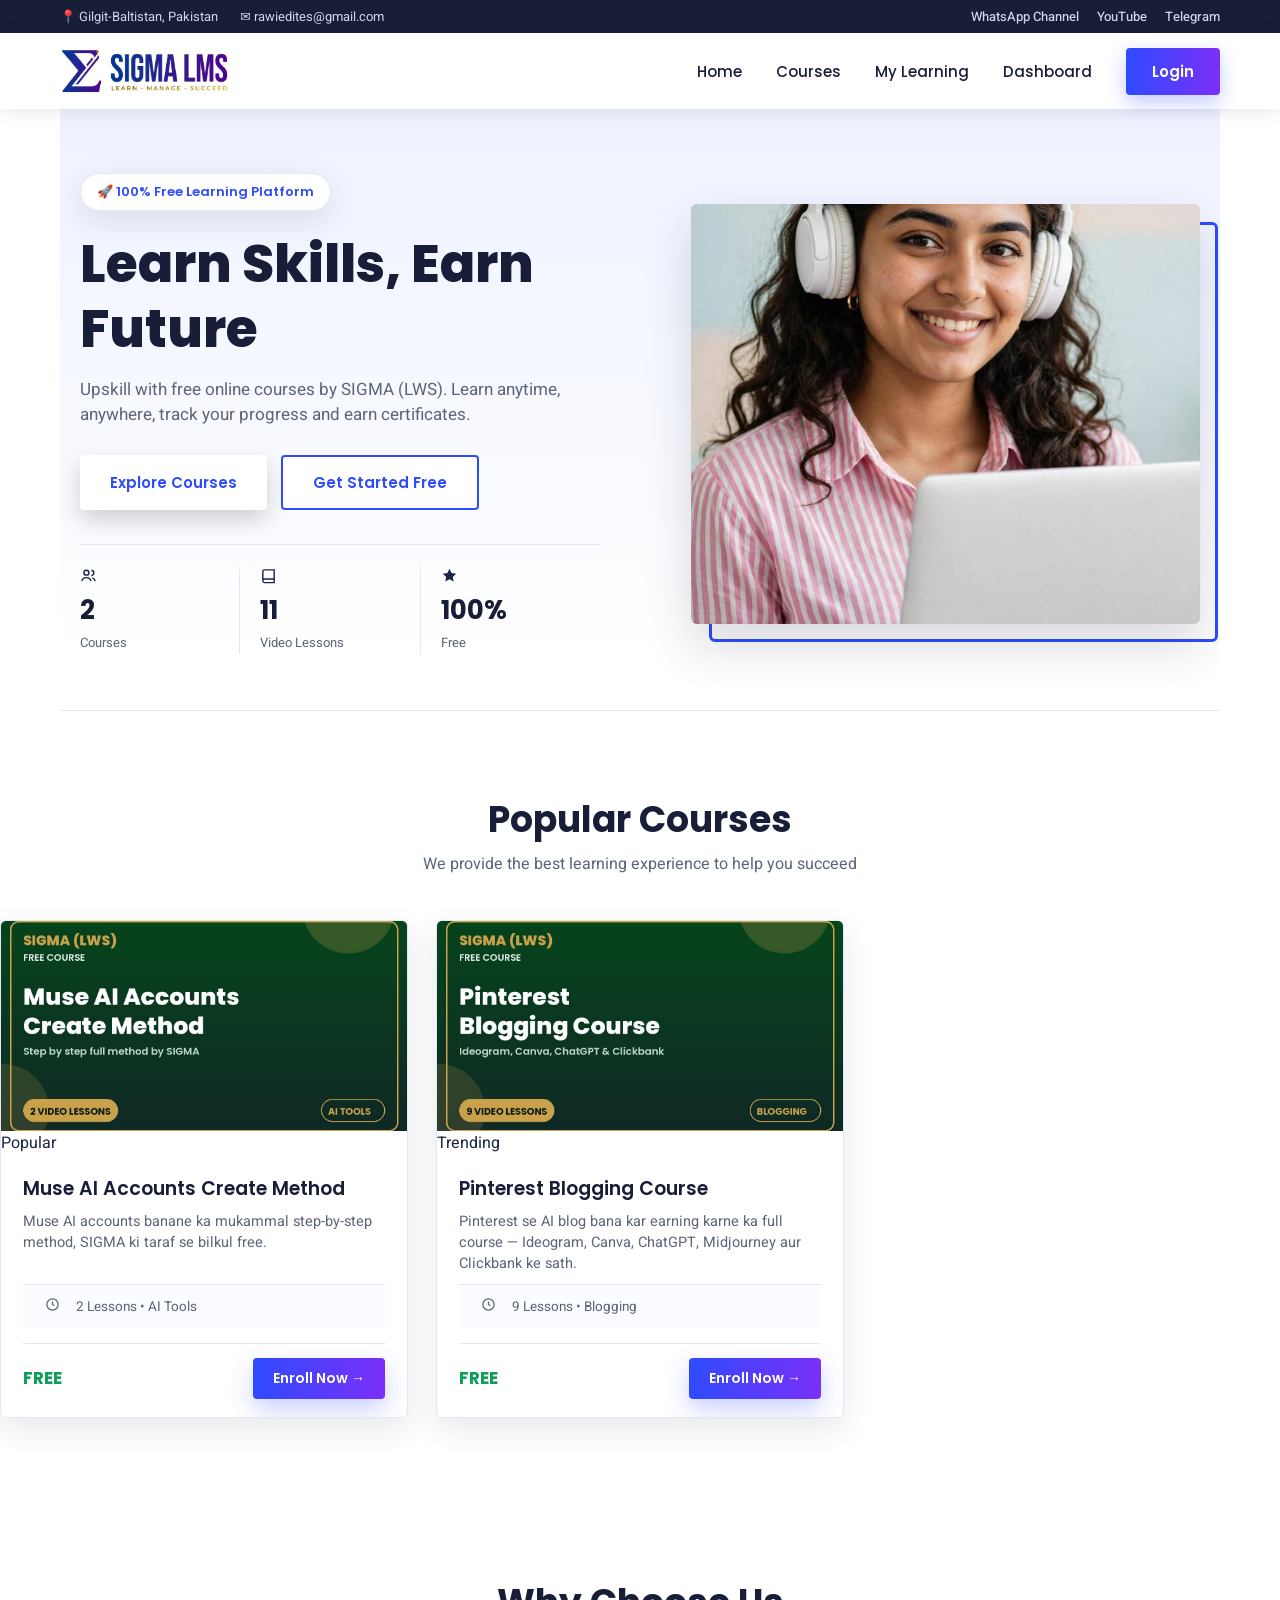
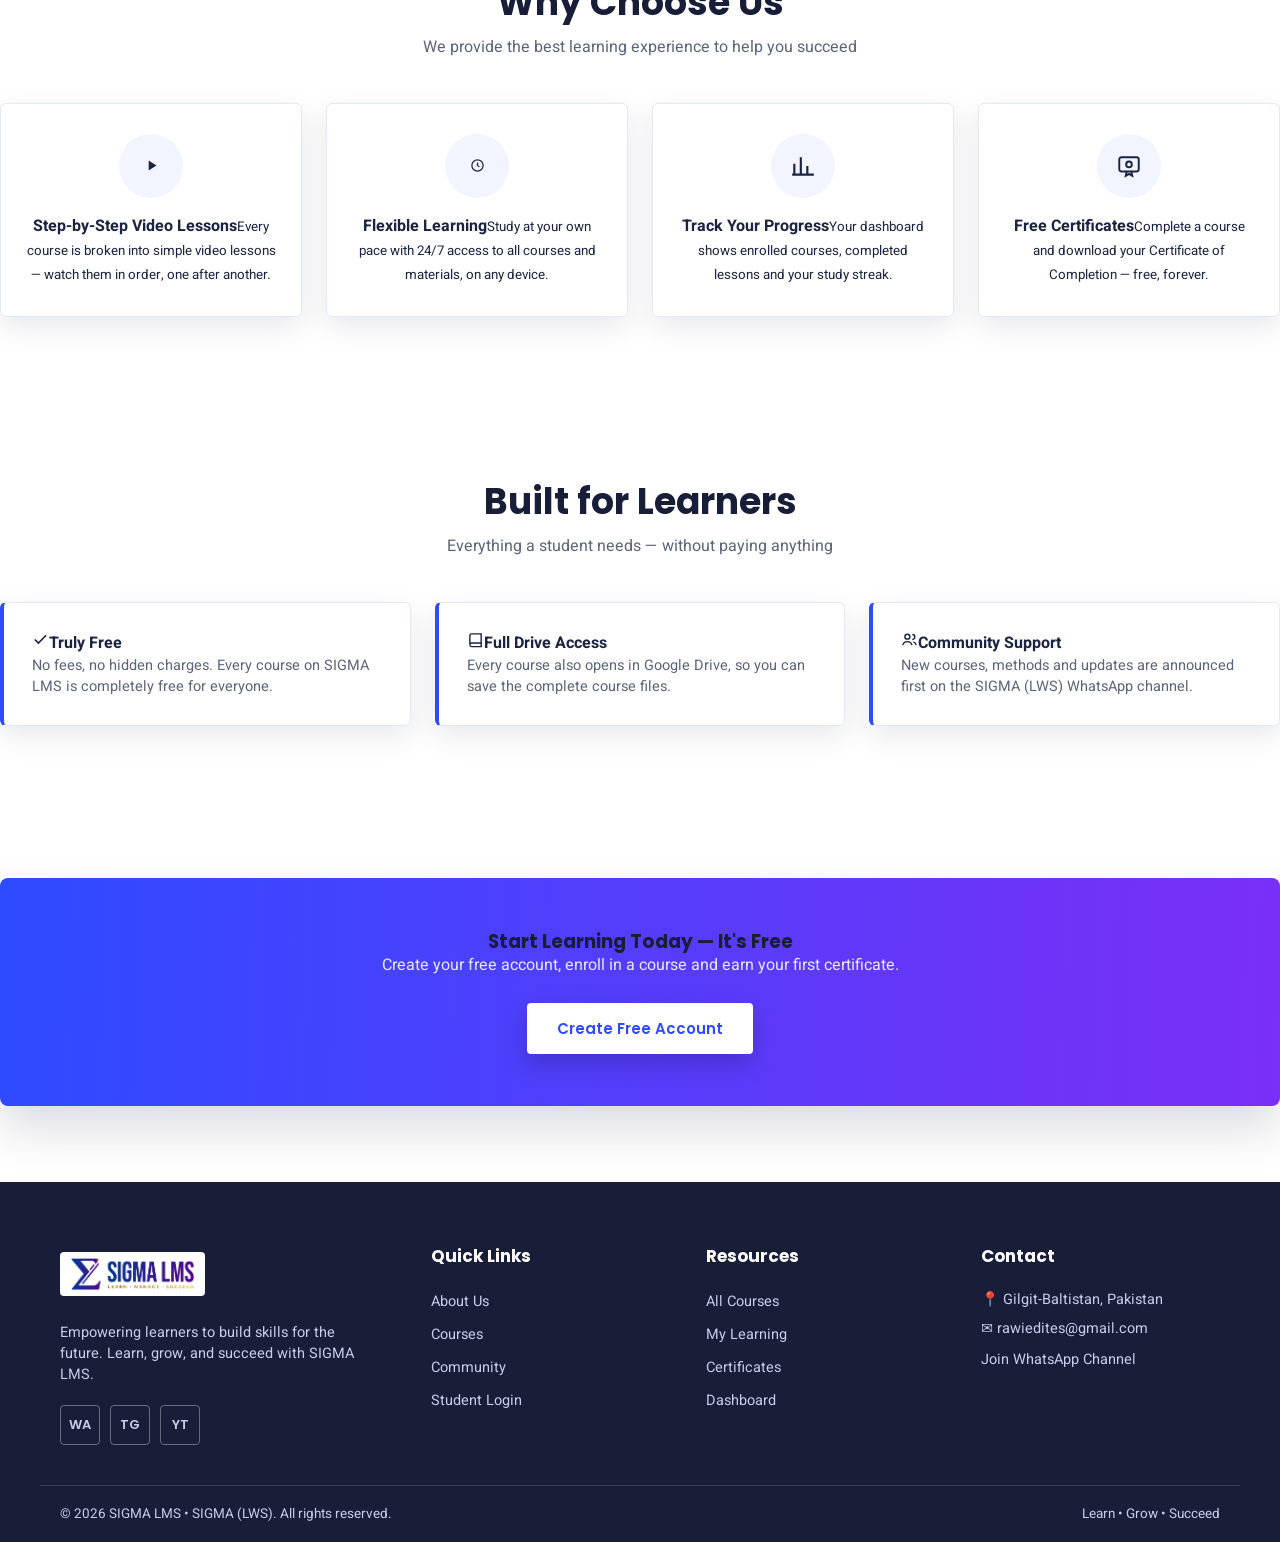
==== commit a60d95fc: "v8: rebuild front-end from professional eLEARNING template layout - top strip, sticky white navbar, " ====
--- a/index.html
+++ b/index.html
@@ -7,14 +7,28 @@
 <meta name="description" content="Free online courses by SIGMA (LWS) — learn practical skills with step-by-step video lessons, track your progress and earn certificates.">
 <link rel="icon" type="image/png" href="assets/favicon.png">
 <link rel="preconnect" href="https://fonts.googleapis.com">
-<link href="https://fonts.googleapis.com/css2?family=Poppins:wght@400;500;600;700;800&display=swap" rel="stylesheet">
-<link rel="stylesheet" href="style.css?v=7">
+<link href="https://fonts.googleapis.com/css2?family=Poppins:wght@400;500;600;700;800&family=Heebo:wght@400;500;600&display=swap" rel="stylesheet">
+<link rel="stylesheet" href="style.css?v=8">
 </head>
 <body>
-<header class="topbar">
-  <div class="topbar-in">
+
+<div class="strip">
+  <div class="strip-in">
+    <div class="strip-left">
+      <span>📍 Gilgit-Baltistan, Pakistan</span>
+      <span>✉️ rawiedites@gmail.com</span>
+    </div>
+    <div class="strip-right">
+      <a href="https://whatsapp.com/channel/0029VbE0bx5BKfhvceuZrE1I" target="_blank" rel="noopener">WhatsApp Channel</a>
+      <a href="https://www.youtube.com/@sigmapackofficial" target="_blank" rel="noopener">YouTube</a>
+      <a href="https://t.me/sigmabanner_bot" target="_blank" rel="noopener">Telegram</a>
+    </div>
+  </div>
+</div>
+
+<header class="navbar" id="navbar">
+  <div class="nav-in">
     <a class="brand" href="#/"><img src="assets/logo-full.webp" alt="SIGMA LMS — Learn, Manage, Succeed"></a>
-    <button class="burger" id="burgerBtn" aria-label="Menu"><span></span><span></span><span></span></button>
     <nav class="topnav" id="navPanel">
       <a href="#/" class="nl">Home</a>
       <a href="#/courses" class="nl">Courses</a>
@@ -22,6 +36,7 @@
       <a href="#/dashboard" class="nl">Dashboard</a>
       <a href="#/login" class="loginbtn" id="authBtn">Login</a>
     </nav>
+    <button class="burger" id="burgerBtn" aria-label="Menu"><span></span><span></span><span></span></button>
   </div>
 </header>
 
@@ -39,28 +54,30 @@
       </div>
     </div>
     <div class="fcol">
-      <h4>Company</h4>
+      <h4>Quick Links</h4>
       <a href="#/">About Us</a>
       <a href="#/courses">Courses</a>
       <a href="https://whatsapp.com/channel/0029VbE0bx5BKfhvceuZrE1I" target="_blank" rel="noopener">Community</a>
+      <a href="#/login">Student Login</a>
     </div>
     <div class="fcol">
       <h4>Resources</h4>
       <a href="#/courses">All Courses</a>
       <a href="#/dashboard">My Learning</a>
       <a href="#/dashboard">Certificates</a>
+      <a href="#/dashboard">Dashboard</a>
     </div>
     <div class="fcol">
-      <h4>Support</h4>
-      <a href="https://whatsapp.com/channel/0029VbE0bx5BKfhvceuZrE1I" target="_blank" rel="noopener">WhatsApp Channel</a>
-      <a href="mailto:rawiedites@gmail.com">Email Us</a>
-      <a href="#/login">Student Login</a>
+      <h4>Contact</h4>
+      <p>📍 Gilgit-Baltistan, Pakistan</p>
+      <p>✉️ rawiedites@gmail.com</p>
+      <a href="https://whatsapp.com/channel/0029VbE0bx5BKfhvceuZrE1I" target="_blank" rel="noopener">Join WhatsApp Channel</a>
     </div>
   </div>
   <div class="fbar"><span>© 2026 SIGMA LMS • SIGMA (LWS). All rights reserved.</span><span>Learn • Grow • Succeed</span></div>
 </footer>
 
-<script src="data.js?v=7"></script>
-<script src="app.js?v=7"></script>
+<script src="data.js?v=8"></script>
+<script src="app.js?v=8"></script>
 </body>
 </html>
--- a/style.css
+++ b/style.css
@@ -1,269 +1,275 @@
+/* SIGMA LMS — v8: professional LMS template layout (eLEARNING-style anatomy)
+   Top strip + sticky white navbar + section-label headings + course cards with
+   meta footer bars + dark footer. SIGMA brand colours kept (blue→purple). */
 *{box-sizing:border-box;margin:0;padding:0}
 :root{
-  --blue:#2e4bff; --purple:#7b2ff7; --grad:linear-gradient(92deg,#2e4bff,#7b2ff7);
-  --ink:#14142b; --muted:#6d6d85; --bg:#eceafd; --card:#fff; --line:#e4e2f5;
-  --shadow:0 14px 34px rgba(80,60,180,.13); --green:#0e9f5a;
+  --pri:#2e4bff; --pri2:#7b2ff7; --grad:linear-gradient(92deg,#2e4bff,#7b2ff7);
+  --dark:#181d38; --ink:#1b2440; --mut:#5b6478; --bg:#fff; --soft:#f2f5ff;
+  --line:#e3e8f7; --green:#0e9f5a; --gold:#f5a623;
+  --shadow:0 10px 30px rgba(24,29,56,.10); --shadow-lg:0 22px 48px rgba(24,29,56,.16);
 }
 html{scroll-behavior:smooth}
-body{background:linear-gradient(180deg,#dfe1fb,#eceafd 340px,#f2f1fc);color:var(--ink);font-family:'Poppins','Segoe UI',system-ui,Arial,sans-serif;overflow-x:hidden;min-height:100vh}
-a{color:inherit;text-decoration:none}
-img{max-width:100%}
-.wrap{max-width:1180px;margin:0 auto;padding:0 18px}
-
-/* ===== header (not fixed) ===== */
-.topbar{background:#fff;box-shadow:0 4px 24px rgba(80,60,180,.08);position:relative;z-index:60}
-.topbar-in{max-width:1180px;margin:0 auto;padding:12px 18px;display:flex;align-items:center;gap:18px}
-.brand img{height:46px;width:auto;display:block}
+body{font-family:'Heebo',system-ui,sans-serif;color:var(--ink);background:var(--bg);overflow-x:hidden}
+h1,h2,h3,h4{font-family:'Poppins',sans-serif;color:var(--dark);line-height:1.25}
+a{text-decoration:none;color:inherit}
+img{display:block;max-width:100%}
+.wrap{max-width:1200px;margin:0 auto;padding:0 20px}
+
+/* ---------- Top strip ---------- */
+.strip{background:var(--dark);color:#cfd6f2;font-size:13px}
+.strip-in{max-width:1200px;margin:0 auto;padding:7px 20px;display:flex;justify-content:space-between;gap:16px;flex-wrap:wrap}
+.strip-left{display:flex;gap:22px;flex-wrap:wrap}
+.strip-right{display:flex;gap:18px}
+.strip-right a{color:#cfd6f2;font-weight:500}
+.strip-right a:hover{color:#fff}
+
+/* ---------- Navbar (sticky, template style) ---------- */
+.navbar{position:sticky;top:0;z-index:1000;background:#fff;box-shadow:0 2px 18px rgba(24,29,56,.10)}
+.nav-in{max-width:1200px;margin:0 auto;padding:0 20px;height:76px;display:flex;align-items:center;gap:28px}
+.brand{display:flex;align-items:center;flex:none}
+.brand img{height:46px;width:auto}
 .topnav{margin-left:auto;display:flex;align-items:center;gap:6px}
-.topnav a.nl{padding:9px 13px;font-size:15px;font-weight:500;color:#2b2b45;border-radius:9px}
-.topnav a.nl:hover{color:var(--purple)}
-.topnav a.nl.on{color:var(--purple);font-weight:700;box-shadow:inset 0 -3px 0 var(--purple);border-radius:0}
-.loginbtn{background:var(--grad);color:#fff !important;font-weight:600;padding:10px 26px;border-radius:10px;font-size:15px;margin-left:10px;display:inline-block}
-.avatarbtn{width:42px;height:42px;border-radius:50%;background:var(--grad);color:#fff;display:flex;align-items:center;justify-content:center;font-weight:700;font-size:16px;margin-left:10px}
-.burger{display:none;width:44px;height:44px;border-radius:11px;border:1px solid var(--line);background:#f4f3ff;flex-direction:column;align-items:center;justify-content:center;gap:5px;cursor:pointer;margin-left:auto}
-.burger span{display:block;width:20px;height:2.5px;background:var(--ink);border-radius:2px;transition:transform .25s ease,opacity .25s ease}
-.burger.x span:nth-child(1){transform:translateY(7.5px) rotate(45deg)}
+.topnav a.nl{font-family:'Poppins',sans-serif;font-size:15px;font-weight:500;color:var(--dark);padding:10px 14px;position:relative}
+.topnav a.nl::after{content:"";position:absolute;left:14px;right:14px;bottom:4px;height:3px;background:var(--grad);transform:scaleX(0);transform-origin:left;transition:transform .25s}
+.topnav a.nl:hover,.topnav a.nl.on{color:var(--pri)}
+.topnav a.nl:hover::after,.topnav a.nl.on::after{transform:scaleX(1)}
+.loginbtn{margin-left:14px;background:var(--grad);color:#fff;font-family:'Poppins',sans-serif;font-weight:600;font-size:15px;padding:12px 26px;border-radius:4px;box-shadow:0 8px 20px rgba(46,75,255,.28);transition:transform .2s,box-shadow .2s}
+.loginbtn:hover{transform:translateY(-2px);box-shadow:0 12px 26px rgba(46,75,255,.34)}
+.burger{display:none;margin-left:auto;background:none;border:0;cursor:pointer;width:44px;height:44px;flex-direction:column;align-items:center;justify-content:center;gap:6px}
+.burger span{display:block;width:26px;height:3px;background:var(--dark);border-radius:2px;transition:.25s}
+.burger.x span:nth-child(1){transform:translateY(9px) rotate(45deg)}
 .burger.x span:nth-child(2){opacity:0}
-.burger.x span:nth-child(3){transform:translateY(-7.5px) rotate(-45deg)}
-
-/* ===== buttons ===== */
-.btn{display:inline-block;padding:13px 28px;border-radius:11px;background:var(--grad);color:#fff;font-weight:600;font-size:15px;border:none;cursor:pointer;font-family:inherit;transition:transform .15s ease,box-shadow .15s ease;position:relative;overflow:hidden}
-.btn:hover{transform:translateY(-2px);box-shadow:0 12px 24px rgba(90,60,220,.3)}
-.btn.white{background:#fff;color:#2e4bff}
-.btn.outline{background:transparent;color:#fff;border:1.6px solid rgba(255,255,255,.85)}
-.btn.ghost{background:#fff;color:var(--ink);border:1px solid var(--line)}
-.btn.green{background:var(--green)}
-.btn.sm{padding:9px 20px;font-size:14px}
-.btn:disabled{opacity:.45;cursor:default;transform:none;box-shadow:none}
-.btn::after{content:'';position:absolute;top:0;left:-70%;width:45%;height:100%;background:linear-gradient(100deg,transparent,rgba(255,255,255,.4),transparent);transform:skewX(-20deg);transition:left .5s ease}
-.btn:hover::after{left:120%}
-
-/* ===== hero ===== */
-.hero{background:var(--grad);border-radius:26px;margin:22px auto 0;max-width:1180px;color:#fff;overflow:hidden;position:relative}
-.hero::before{content:'';position:absolute;width:520px;height:520px;border-radius:50%;background:rgba(255,255,255,.09);right:-140px;top:-220px}
-.hero-in{display:grid;grid-template-columns:1.05fr .95fr;gap:30px;align-items:center;padding:52px 46px;position:relative}
-.hero-badge{display:inline-flex;gap:8px;align-items:center;background:rgba(255,255,255,.16);border:1px solid rgba(255,255,255,.3);padding:7px 15px;border-radius:99px;font-size:13px;font-weight:600;animation:fadeUp .7s both}
-.hero h1{font-size:clamp(36px,4.6vw,54px);line-height:1.12;font-weight:800;margin:20px 0 14px;animation:fadeUp .7s .08s both}
-.hero p{color:#e3e0ff;font-size:16.5px;line-height:1.65;max-width:480px;animation:fadeUp .7s .16s both}
-.hero-btns{display:flex;gap:13px;flex-wrap:wrap;margin-top:26px;animation:fadeUp .7s .24s both}
-.hero-stats{display:flex;gap:30px;flex-wrap:wrap;margin-top:34px;animation:fadeUp .7s .32s both}
-.hero-stats .hs{display:flex;gap:9px;align-items:center;font-size:14px;color:#e3e0ff}
-.hero-stats .hs b{color:#fff}
-.hero-stats .hs svg{flex:0 0 auto}
-.hero-photo{animation:fadeUp .8s .2s both}
-.hero-photo img{width:100%;height:330px;object-fit:cover;border-radius:18px;box-shadow:0 24px 44px rgba(10,10,60,.35);display:block}
-
-/* ===== sections ===== */
-.section{max-width:1180px;margin:0 auto;padding:52px 18px 6px}
-.sec-head{text-align:center;margin-bottom:30px}
-.sec-head h2{font-size:clamp(25px,3.4vw,34px);font-weight:800;color:#1b1b4d}
-.sec-head p{color:var(--muted);margin-top:7px;font-size:15.5px}
-.sec-head.left{text-align:left}
-
-/* course cards */
-.cgrid{display:grid;grid-template-columns:repeat(3,1fr);gap:22px}
-.ccard{background:var(--card);border-radius:20px;overflow:hidden;box-shadow:var(--shadow);transition:transform .18s ease;position:relative}
-.ccard:hover{transform:translateY(-4px)}
-.ccard .thumbwrap{position:relative;overflow:hidden}
-.ccard img{width:100%;aspect-ratio:16/9.5;object-fit:cover;display:block;transition:transform .5s cubic-bezier(.2,.7,.2,1)}
-.ccard:hover .thumbwrap img{transform:scale(1.05)}
-.cchip{position:absolute;top:12px;left:12px;background:var(--grad);color:#fff;font-size:11px;font-weight:700;letter-spacing:1px;padding:5px 11px;border-radius:6px;text-transform:uppercase}
-.cchip.free{background:var(--green)}
-.ccard-body{padding:20px}
-.ccard-body h3{font-size:19px;line-height:1.35;font-weight:700}
-.ccard-body h3 a:hover{color:var(--purple)}
-.ccard-body .cdesc{color:var(--muted);font-size:13.5px;line-height:1.55;margin-top:7px;display:-webkit-box;-webkit-line-clamp:2;-webkit-box-orient:vertical;overflow:hidden}
-.ccard-body .cmeta{color:#55556e;font-size:13.5px;margin-top:13px;display:flex;gap:8px;align-items:center}
-.ccard-body .crow{display:flex;justify-content:space-between;align-items:center;margin-top:16px;padding-top:15px;border-top:1px solid var(--line)}
-.freeprice{color:var(--green);font-size:19px;font-weight:800;letter-spacing:.4px}
-.prog{height:7px;background:#e9e7fa;border-radius:99px;overflow:hidden;margin-top:12px}
-.prog i{display:block;height:100%;background:var(--grad)}
-
-/* why choose */
-.why-grid{display:grid;grid-template-columns:repeat(2,1fr);gap:18px;max-width:860px}
-.why-item{display:flex;gap:15px;background:#fff;border-radius:16px;padding:20px;box-shadow:var(--shadow)}
-.why-item .ic{width:50px;height:50px;flex:0 0 50px;border-radius:50%;background:#eef0ff;color:var(--purple);display:flex;align-items:center;justify-content:center}
-.why-item b{font-size:16px;display:block}
-.why-item small{color:var(--muted);font-size:13.5px;line-height:1.55}
-
-/* benefit cards (testimonial style) */
-.bgrid{display:grid;grid-template-columns:repeat(3,1fr);gap:22px}
-.bcard{background:#fff;border-radius:18px;box-shadow:var(--shadow);padding:24px;text-align:center}
-.bcard .ic{width:54px;height:54px;margin:0 auto 13px;border-radius:50%;background:#eef0ff;color:var(--purple);display:flex;align-items:center;justify-content:center}
-.bcard b{font-size:16px;display:block;margin-bottom:7px}
-.bcard p{color:var(--muted);font-size:14px;line-height:1.6}
-
-/* CTA banner */
-.cta{background:var(--grad);border-radius:22px;color:#fff;text-align:center;padding:42px 26px;position:relative;overflow:hidden}
-.cta h3{font-size:clamp(23px,3.4vw,31px);font-weight:800}
-.cta p{color:#e3e0ff;margin:10px auto 24px;max-width:520px;line-height:1.6}
-
-/* ===== courses page ===== */
-.page-head{max-width:1180px;margin:0 auto;padding:36px 18px 0;display:flex;justify-content:space-between;align-items:flex-end;gap:20px;flex-wrap:wrap}
-.page-head h1{font-size:clamp(32px,4.4vw,44px);font-weight:800;color:#1b1b4d}
-.page-head p{color:var(--muted);margin-top:5px;font-size:15.5px}
-.searchbox{display:flex;align-items:center;gap:9px;background:#fff;border:1px solid var(--line);border-radius:99px;padding:12px 20px;min-width:min(340px,100%);box-shadow:var(--shadow)}
-.searchbox input{border:none;outline:none;font-size:15px;font-family:inherit;width:100%;background:transparent;color:var(--ink)}
-.filters{max-width:1180px;margin:0 auto;padding:20px 18px 0;display:flex;justify-content:space-between;gap:14px;flex-wrap:wrap;align-items:center}
-.chips{display:flex;gap:9px;flex-wrap:wrap}
-.chip{padding:9px 19px;border-radius:99px;border:1px solid var(--line);background:#fff;font-size:14px;font-weight:500;cursor:pointer;font-family:inherit;color:#2b2b45}
+.burger.x span:nth-child(3){transform:translateY(-9px) rotate(-45deg)}
+
+/* ---------- Buttons ---------- */
+.btn{display:inline-flex;align-items:center;gap:8px;background:var(--grad);color:#fff;font-family:'Poppins',sans-serif;font-weight:600;font-size:15px;padding:14px 30px;border-radius:4px;border:0;cursor:pointer;box-shadow:0 10px 24px rgba(46,75,255,.26);transition:transform .2s,box-shadow .2s}
+.btn:hover{transform:translateY(-2px);box-shadow:0 14px 30px rgba(46,75,255,.32)}
+.btn.outline{background:#fff;color:var(--pri);border:2px solid var(--pri);box-shadow:none}
+.btn.ghost{background:transparent;color:var(--pri);box-shadow:none;border:2px solid var(--line)}
+.btn.white{background:#fff;color:var(--pri);box-shadow:0 10px 24px rgba(0,0,0,.18)}
+.btn.sm{padding:10px 20px;font-size:14px}
+
+/* ---------- Hero ---------- */
+.hero{background:linear-gradient(180deg,#eef2ff 0%,#ffffff 92%);border-bottom:1px solid var(--line);overflow:hidden}
+.hero-in{max-width:1200px;margin:0 auto;padding:64px 20px 56px;display:grid;grid-template-columns:1.05fr .95fr;gap:48px;align-items:center}
+.hero-badge{display:inline-block;background:#fff;border:1px solid var(--line);color:var(--pri);font-family:'Poppins',sans-serif;font-weight:600;font-size:13px;padding:8px 16px;border-radius:999px;box-shadow:var(--shadow)}
+.hero h1{font-size:52px;font-weight:800;margin:20px 0 16px}
+.hero h1 .grad{background:var(--grad);-webkit-background-clip:text;background-clip:text;color:transparent}
+.hero p{font-size:17px;color:var(--mut);max-width:520px}
+.hero-btns{display:flex;gap:14px;margin:28px 0 34px;flex-wrap:wrap}
+.hero-stats{display:flex;gap:0;border-top:1px solid var(--line);padding-top:22px;max-width:520px}
+.hs{flex:1}
+.hs+.hs{border-left:1px solid var(--line);padding-left:20px}
+.hs b{display:block;font-family:'Poppins',sans-serif;font-size:26px;color:var(--dark)}
+.hs span{font-size:13px;color:var(--mut)}
+.hero-photo{position:relative}
+.hero-photo::before{content:"";position:absolute;inset:18px -18px -18px 18px;border:3px solid var(--pri);border-radius:6px;z-index:0}
+.hero-photo img{position:relative;z-index:1;width:100%;height:420px;object-fit:cover;border-radius:6px;box-shadow:var(--shadow-lg)}
+
+/* ---------- Sections ---------- */
+.section{padding:76px 0}
+.section.soft{background:var(--soft)}
+.sec-head{text-align:center;max-width:640px;margin:0 auto 44px}
+.sec-head .s-title{display:inline-flex;align-items:center;gap:12px;font-family:'Poppins',sans-serif;font-weight:600;font-size:14px;letter-spacing:2px;text-transform:uppercase;color:var(--pri)}
+.sec-head .s-title::before,.sec-head .s-title::after{content:"";width:34px;height:2px;background:var(--grad)}
+.sec-head h2{font-size:36px;font-weight:700;margin-top:10px}
+.sec-head .s-sub,.sec-head p{color:var(--mut);margin-top:10px;font-size:16px}
+.page-head{background:linear-gradient(180deg,#eef2ff,#fff);border-bottom:1px solid var(--line);padding:52px 0 40px;text-align:center}
+.page-head h1{font-size:40px;font-weight:700}
+.page-head p{color:var(--mut);margin-top:8px}
+
+/* ---------- Course cards ---------- */
+.cgrid{display:grid;grid-template-columns:repeat(3,1fr);gap:28px}
+.ccard{background:#fff;border:1px solid var(--line);border-radius:6px;overflow:hidden;box-shadow:var(--shadow);display:flex;flex-direction:column;transition:transform .25s,box-shadow .25s}
+.ccard:hover{transform:translateY(-6px);box-shadow:var(--shadow-lg)}
+.thumbwrap{position:relative;overflow:hidden}
+.thumbwrap img{width:100%;height:210px;object-fit:cover;transition:transform .5s}
+.ccard:hover .thumbwrap img{transform:scale(1.07)}
+.ccat{position:absolute;top:14px;left:14px;background:var(--grad);color:#fff;font-family:'Poppins',sans-serif;font-size:12px;font-weight:600;padding:6px 12px;border-radius:4px;z-index:2}
+.ccard-body{padding:22px 22px 18px;display:flex;flex-direction:column;gap:10px;flex:1}
+.ccard-body h3{font-size:19px;font-weight:600}
+.cdesc{color:var(--mut);font-size:14.5px;flex:1}
+.crow{display:flex;align-items:center;justify-content:space-between;border-top:1px solid var(--line);padding-top:14px;margin-top:4px}
+.free{font-family:'Poppins',sans-serif;font-weight:700;color:var(--green);font-size:17px}
+.freeprice{font-family:'Poppins',sans-serif;font-weight:700;color:var(--green);font-size:17px}
+.paidprice{font-family:'Poppins',sans-serif;font-weight:700;color:var(--pri);font-size:17px}
+.cmeta{display:flex;gap:16px;color:var(--mut);font-size:13.5px;border-top:1px solid var(--line);padding:12px 22px;background:#fbfcff}
+.cmeta span{display:inline-flex;align-items:center;gap:6px}
+
+/* ---------- Why / benefits ---------- */
+.why-grid{display:grid;grid-template-columns:repeat(4,1fr);gap:24px}
+.why-item{background:#fff;border:1px solid var(--line);border-radius:6px;padding:30px 24px;text-align:center;box-shadow:var(--shadow);transition:transform .25s}
+.why-item:hover{transform:translateY(-5px)}
+.why-item .ic{width:64px;height:64px;margin:0 auto 16px;border-radius:50%;background:var(--soft);display:flex;align-items:center;justify-content:center;font-size:28px}
+.why-item h3{font-size:17px;margin-bottom:8px}
+.why-item p{color:var(--mut);font-size:14px}
+.bgrid{display:grid;grid-template-columns:repeat(3,1fr);gap:24px}
+.bcard{background:#fff;border:1px solid var(--line);border-left:4px solid var(--pri);border-radius:6px;padding:28px;box-shadow:var(--shadow)}
+.bcard h3{font-size:18px;margin-bottom:8px}
+.bcard p{color:var(--mut);font-size:14.5px}
+
+/* ---------- CTA banner ---------- */
+.cta{background:var(--grad);border-radius:8px;padding:52px 40px;text-align:center;color:#fff;box-shadow:var(--shadow-lg)}
+.cta h2{color:#fff;font-size:32px;margin-bottom:10px}
+.cta p{color:#e6e9ff;max-width:560px;margin:0 auto 26px}
+
+/* ---------- Filters / courses page ---------- */
+.filters{display:flex;gap:14px;flex-wrap:wrap;align-items:center;margin-bottom:26px}
+.searchbox{flex:1;min-width:220px}
+.searchbox input,.sortsel,.fld input,.fld select{width:100%;padding:13px 16px;border:1.5px solid var(--line);border-radius:4px;font:inherit;font-size:15px;background:#fff;color:var(--ink)}
+.searchbox input:focus,.sortsel:focus,.fld input:focus,.fld select:focus{outline:none;border-color:var(--pri)}
+.sortsel{width:auto}
+.chips{display:flex;gap:10px;flex-wrap:wrap;margin-bottom:24px}
+.chip{font-family:'Poppins',sans-serif;font-size:13.5px;font-weight:500;padding:9px 18px;border-radius:999px;border:1.5px solid var(--line);background:#fff;color:var(--dark);cursor:pointer;transition:.2s}
+.chip:hover{border-color:var(--pri);color:var(--pri)}
 .chip.on{background:var(--grad);color:#fff;border-color:transparent}
-.sortsel{padding:10px 14px;border-radius:11px;border:1px solid var(--line);background:#fff;font-family:inherit;font-size:14px;color:var(--ink)}
-.showing{max-width:1180px;margin:0 auto;padding:16px 18px 0;color:var(--muted);font-size:14px}
-.empty{color:var(--muted);padding:40px 0;text-align:center;grid-column:1/-1}
-
-/* ===== course page ===== */
-.coursepage{max-width:1180px;margin:0 auto;padding:28px 18px 10px}
-.backlink{color:var(--purple);font-size:14.5px;font-weight:600}
-.course-head{margin:16px 0 4px;max-width:760px}
-.course-head h2{font-size:clamp(24px,3.6vw,34px);line-height:1.25;color:#1b1b4d}
-.course-head p{color:var(--muted);margin-top:9px;line-height:1.65}
-.player-wrap{background:#000;border-radius:18px;overflow:hidden;box-shadow:var(--shadow);margin-top:16px}
-.player-wrap iframe,.player-wrap video{width:100%;aspect-ratio:16/9;display:block;border:0;background:#000}
-.now{margin:15px 0 4px;font-size:15.5px}
-.now b{color:var(--purple)}
-.player-actions{display:flex;gap:10px;flex-wrap:wrap;margin:15px 0 24px}
-.lessons{display:flex;flex-direction:column;gap:9px;margin-top:12px;max-width:860px}
-.lesson{display:flex;gap:12px;align-items:center;background:#fff;border:1px solid var(--line);border-radius:13px;padding:14px 15px;cursor:pointer;text-align:left;width:100%;color:var(--ink);font-size:14.5px;font-family:inherit;transition:border-color .15s}
-.lesson:hover{border-color:var(--purple)}
-.lesson.playing{border-color:var(--purple);background:#f4f1ff}
-.lesson .n{width:31px;height:31px;flex:0 0 31px;border-radius:50%;background:#eef0ff;color:var(--purple);display:flex;align-items:center;justify-content:center;font-size:13px;font-weight:700}
-.lesson.playing .n{background:var(--grad);color:#fff}
-.lesson .done{margin-left:auto;color:var(--green);font-weight:700;white-space:nowrap}
-.cert-banner{background:linear-gradient(92deg,#fdf6e0,#fdfaf0);border:1.6px solid #d9b64a;border-radius:18px;padding:24px;display:flex;gap:18px;align-items:center;flex-wrap:wrap;margin-top:22px;max-width:860px}
-.cert-banner b{font-size:18px;color:#7a5b00;display:block}
-.cert-banner p{color:#8a6d1a;font-size:14px;margin-top:3px}
-
-/* ===== auth (login/signup) ===== */
-.auth{max-width:1060px;margin:26px auto;padding:0 18px}
-.auth-card{background:#fff;border-radius:24px;overflow:hidden;box-shadow:var(--shadow);display:grid;grid-template-columns:1fr 1fr;min-height:560px}
-.auth-side{background:var(--grad);color:#fff;padding:44px 38px;display:flex;flex-direction:column;position:relative;overflow:hidden}
-.auth-side .alog{height:44px;width:auto;align-self:flex-start;background:#fff;border-radius:10px;padding:5px 10px}
-.auth-side img.student{width:100%;max-width:330px;margin:30px auto 8px;display:block;animation:floaty 4.5s ease-in-out infinite alternate}
-.auth-side h3{font-size:29px;font-weight:800;text-align:center}
-.auth-side p{color:#e3e0ff;text-align:center;margin-top:9px;line-height:1.6;font-size:14.5px}
-.auth-form{padding:48px 44px}
-.auth-form h2{font-size:31px;font-weight:800;color:#14142b}
-.auth-form .sub{color:var(--muted);margin:7px 0 28px;font-size:14.5px}
-.fld{margin-bottom:19px}
-.fld label{display:block;font-weight:600;font-size:14.5px;margin-bottom:8px}
-.fld input{width:100%;border:1px solid var(--line);background:#f6f5ff;border-radius:11px;padding:14px 15px;font-size:15px;font-family:inherit;color:var(--ink);outline:none}
-.fld input:focus{border-color:var(--purple);background:#fff}
-.auth-form .btn{width:100%;text-align:center;padding:15px}
-.auth-alt{text-align:center;color:var(--muted);font-size:14px;margin-top:20px}
-.auth-alt a{color:var(--purple);font-weight:700}
-.auth-err{background:#fdecec;color:#b3261e;border-radius:10px;padding:11px 14px;font-size:13.5px;margin-bottom:16px;display:none}
-.auth-note{font-size:12.5px;color:var(--muted);text-align:center;margin-top:14px;line-height:1.55}
-
-/* ===== dashboard ===== */
-.dash{max-width:1180px;margin:22px auto;padding:0 18px;display:grid;grid-template-columns:250px 1fr;gap:22px;align-items:start}
-.dash-side{background:linear-gradient(170deg,#1c1c6e,#2e1a8f 60%,#4b12b8);border-radius:20px;color:#fff;padding:24px 16px;position:sticky;top:16px}
-.dash-side .who{display:flex;gap:11px;align-items:center;padding:4px 8px 18px;border-bottom:1px solid rgba(255,255,255,.16);margin-bottom:14px}
-.dash-side .who .av{width:44px;height:44px;border-radius:50%;background:var(--grad);display:flex;align-items:center;justify-content:center;font-weight:700;font-size:17px;flex:0 0 44px}
-.dash-side .who b{display:block;font-size:15px;line-height:1.3}
-.dash-side .who small{color:#c9c6f5;font-size:12px}
-.dash-side a.dl{display:flex;gap:11px;align-items:center;padding:12px 13px;border-radius:11px;color:#dcd9ff;font-size:14.5px;font-weight:500;margin-bottom:4px}
-.dash-side a.dl.on{background:rgba(255,255,255,.17);color:#fff;font-weight:600}
-.dash-side a.dl:hover{background:rgba(255,255,255,.1);color:#fff}
-.dash-main h1{font-size:clamp(24px,3.4vw,31px);font-weight:800;color:#1b1b4d}
-.dash-main .dsub{color:var(--muted);margin:5px 0 22px;font-size:15px}
-.stat-grid{display:grid;grid-template-columns:repeat(4,1fr);gap:16px}
-.stat-card{background:#fff;border-radius:17px;box-shadow:var(--shadow);padding:22px 14px;text-align:center}
-.stat-card .ic{width:50px;height:50px;margin:0 auto 11px;border-radius:14px;background:#eef0ff;color:var(--purple);display:flex;align-items:center;justify-content:center}
-.stat-card span{color:var(--muted);font-size:13.5px;display:block}
-.stat-card b{font-size:29px;color:#1b1b4d;display:block;margin-top:3px}
-.dash-cols{display:grid;grid-template-columns:1.25fr 1fr;gap:20px;margin-top:22px;align-items:start}
-.panel{background:#fff;border-radius:18px;box-shadow:var(--shadow);padding:24px}
-.panel h3{font-size:19px;font-weight:700;color:#1b1b4d;margin-bottom:17px}
+.showing{color:var(--mut);font-size:14px;margin-bottom:18px}
+.empty{text-align:center;color:var(--mut);padding:60px 20px;font-size:16px}
+
+/* ---------- Course page / player ---------- */
+.coursepage{padding:44px 0 70px}
+.backlink{display:inline-block;color:var(--pri);font-weight:500;margin-bottom:18px}
+.course-head{max-width:820px}
+.course-head h1{font-size:34px;margin:10px 0}
+.course-head p{color:var(--mut)}
+.player-wrap{margin:26px 0;background:#000;border-radius:8px;overflow:hidden;box-shadow:var(--shadow-lg)}
+.player-wrap iframe{width:100%;aspect-ratio:16/9;border:0;display:block}
+.player-actions{display:flex;gap:12px;flex-wrap:wrap;margin:18px 0 30px}
+.prog{height:10px;background:var(--line);border-radius:99px;overflow:hidden;margin:10px 0 6px}
+.prog i{display:block;height:100%;background:var(--grad);border-radius:99px;transition:width .4s}
+.pct{font-size:13.5px;color:var(--mut)}
+.lessons{display:flex;flex-direction:column;gap:10px;margin-top:14px}
+.lesson{display:flex;align-items:center;gap:14px;text-align:left;width:100%;background:#fff;border:1.5px solid var(--line);border-radius:6px;padding:15px 18px;font:inherit;cursor:pointer;transition:.2s}
+.lesson:hover{border-color:var(--pri)}
+.lesson .n{flex:none;width:34px;height:34px;border-radius:50%;background:var(--soft);color:var(--pri);font-family:'Poppins',sans-serif;font-weight:600;display:flex;align-items:center;justify-content:center;font-size:14px}
+.lesson.playing{border-color:var(--pri);background:var(--soft)}
+.lesson.done .n{background:var(--green);color:#fff}
+.lesson .dl{margin-left:auto;color:var(--green);font-weight:600;font-size:13px}
+.cert-banner{margin-top:26px;background:linear-gradient(92deg,#fff8e6,#fff);border:1.5px solid var(--gold);border-radius:8px;padding:24px;display:flex;gap:18px;align-items:center;flex-wrap:wrap;box-shadow:var(--shadow)}
+.cert-banner h3{font-size:19px}
+.cert-banner p{color:var(--mut);font-size:14.5px}
+
+/* ---------- Auth ---------- */
+.auth{display:grid;grid-template-columns:1fr 1fr;min-height:calc(100vh - 76px)}
+.auth-side{background:var(--grad);color:#fff;padding:56px 48px;display:flex;flex-direction:column;justify-content:center;gap:18px}
+.auth-side img.student{width:100%;max-width:380px;border-radius:8px;box-shadow:var(--shadow-lg)}
+.auth-side h2{color:#fff;font-size:30px}
+.auth-side p{color:#e6e9ff}
+.auth-card{display:flex;align-items:center;justify-content:center;padding:48px 24px;background:var(--soft)}
+.auth-form{background:#fff;border:1px solid var(--line);border-radius:8px;box-shadow:var(--shadow);padding:38px;width:100%;max-width:430px}
+.auth-form h2{font-size:26px;margin-bottom:6px}
+.auth-form .sub{color:var(--mut);margin-bottom:22px;font-size:14.5px}
+.fld{margin-bottom:16px}
+.fld label{display:block;font-family:'Poppins',sans-serif;font-size:13.5px;font-weight:500;margin-bottom:7px;color:var(--dark)}
+.auth-form .btn{width:100%;justify-content:center;margin-top:6px}
+.auth-err{background:#fdecec;color:#b3261e;border:1px solid #f5c6c2;border-radius:4px;padding:11px 14px;font-size:14px;margin-bottom:16px}
+.auth-alt{text-align:center;margin-top:18px;color:var(--mut);font-size:14.5px}
+.auth-alt a{color:var(--pri);font-weight:600}
+.auth-note{margin-top:16px;font-size:12.5px;color:var(--mut);background:var(--soft);border-radius:4px;padding:10px 12px}
+.gate{text-align:center;padding:80px 20px}
+.gate h2{font-size:28px;margin-bottom:10px}
+.gate p{color:var(--mut);margin-bottom:24px}
+
+/* ---------- Dashboard ---------- */
+.dash{display:grid;grid-template-columns:270px 1fr;gap:0;max-width:1200px;margin:0 auto;padding:36px 20px 70px}
+.dash-side{background:var(--dark);color:#dfe4ff;border-radius:8px;padding:28px 22px;height:fit-content;position:sticky;top:100px}
+.dash-side .av{width:58px;height:58px;border-radius:50%;background:var(--grad);display:flex;align-items:center;justify-content:center;font-family:'Poppins',sans-serif;font-size:23px;font-weight:700;color:#fff;margin-bottom:12px}
+.dash-side h3{color:#fff;font-size:18px}
+.dash-side .dsub{color:#9aa5cf;font-size:13.5px;margin-bottom:22px}
+.dash-side a{display:block;padding:11px 14px;border-radius:4px;color:#dfe4ff;font-weight:500;margin-bottom:4px}
+.dash-side a:hover,.dash-side a.cur{background:rgba(255,255,255,.10);color:#fff}
+.dash-main{padding:6px 0 0 30px;min-width:0}
+.dash-main h2{font-size:26px;margin-bottom:18px}
+.stat-grid{display:grid;grid-template-columns:repeat(4,1fr);gap:18px;margin-bottom:28px}
+.stat-card{background:#fff;border:1px solid var(--line);border-radius:6px;padding:22px;box-shadow:var(--shadow)}
+.stat-card b{display:block;font-family:'Poppins',sans-serif;font-size:28px;color:var(--pri)}
+.stat-card span{color:var(--mut);font-size:13.5px}
+.panel{background:#fff;border:1px solid var(--line);border-radius:8px;padding:26px;box-shadow:var(--shadow);margin-bottom:24px}
+.panel h3{font-size:19px;margin-bottom:16px}
 .dprog{margin-bottom:18px}
-.dprog .dp-top{display:flex;justify-content:space-between;gap:10px;font-size:14.5px;flex-wrap:wrap}
-.dprog .dp-top small{color:var(--muted)}
-.dprog .dp-top .pct{font-weight:700;color:var(--purple)}
-.recent-item{display:flex;gap:13px;align-items:center;padding:11px 0;border-bottom:1px solid var(--line)}
-.recent-item:last-child{border-bottom:none}
-.recent-item img{width:86px;height:52px;object-fit:cover;border-radius:9px;flex:0 0 86px}
-.recent-item b{font-size:14px;display:block;line-height:1.4}
-.recent-item small{color:var(--muted);font-size:12.5px}
-.cert-item{display:flex;gap:13px;align-items:center;background:#fdf8e7;border:1px solid #ecd27a;border-radius:14px;padding:15px;margin-bottom:12px;flex-wrap:wrap}
-.cert-item b{display:block;font-size:15px}
-.cert-item small{color:#8a6d1a;font-size:12.5px}
-.gate{background:#fff;border-radius:20px;box-shadow:var(--shadow);padding:44px 30px;text-align:center;max-width:560px;margin:40px auto}
-.gate h2{font-size:25px;margin-bottom:9px}
-.gate p{color:var(--muted);line-height:1.65;margin-bottom:22px}
-
-/* ===== footer ===== */
-.footer{background:linear-gradient(160deg,#141452,#1d1d6e 55%,#25106e);color:#d7d5f7;margin-top:64px}
-.footer-in{max-width:1180px;margin:0 auto;padding:46px 18px 8px;display:grid;grid-template-columns:1.5fr 1fr 1fr 1fr;gap:30px}
-.footer .brand img{height:42px;background:#fff;border-radius:9px;padding:4px 8px}
-.fbrand p{color:#b9b6e8;font-size:14px;line-height:1.65;margin:15px 0;max-width:300px}
-.socials{display:flex;gap:9px}
-.socials a{width:36px;height:36px;border-radius:50%;background:rgba(255,255,255,.13);color:#fff;display:flex;align-items:center;justify-content:center;font-size:12px;font-weight:700}
-.socials a:hover{background:var(--purple)}
-.fcol h4{color:#fff;font-size:15.5px;margin-bottom:13px}
-.fcol a{display:block;color:#b9b6e8;font-size:14px;padding:4.5px 0}
+.dprog .s-row{display:flex;justify-content:space-between;font-size:14.5px;margin-bottom:4px}
+.dprog .s-meta{color:var(--mut);font-size:13px}
+.recent-item{display:flex;justify-content:space-between;gap:14px;padding:11px 0;border-bottom:1px solid var(--line);font-size:14.5px}
+.recent-item:last-child{border-bottom:0}
+.cert-item{display:flex;justify-content:space-between;align-items:center;gap:14px;padding:13px 0;border-bottom:1px solid var(--line)}
+.cert-item:last-child{border-bottom:0}
+.dp-top{display:flex;justify-content:space-between;align-items:center;gap:14px;flex-wrap:wrap;margin-bottom:18px}
+
+/* ---------- Checkout ---------- */
+.checkout{padding:44px 0 70px}
+.co-grid{display:grid;grid-template-columns:1.15fr .85fr;gap:28px;align-items:start}
+.co-card{background:#fff;border:1px solid var(--line);border-radius:8px;box-shadow:var(--shadow);padding:30px}
+.co-title{font-size:22px;margin-bottom:6px}
+.co-sub{color:var(--mut);margin-bottom:22px;font-size:14.5px}
+.coupon-row{display:flex;gap:10px}
+.coupon-row input{flex:1;padding:13px 16px;border:1.5px solid var(--line);border-radius:4px;font:inherit}
+.coupon-row input:focus{outline:none;border-color:var(--pri)}
+.co-msg{font-size:14px;margin-top:10px;color:var(--green);font-weight:500}
+.method{display:flex;gap:12px;align-items:center;border:1.5px solid var(--line);border-radius:6px;padding:15px 18px;margin-bottom:12px;cursor:pointer;font-weight:500}
+.method:has(input:checked){border-color:var(--pri);background:var(--soft)}
+.summary img{width:100%;height:170px;object-fit:cover;border-radius:6px;margin-bottom:16px}
+.summary .s-row{display:flex;justify-content:space-between;padding:9px 0;border-bottom:1px solid var(--line);font-size:15px}
+.summary .total{font-family:'Poppins',sans-serif;font-weight:700;font-size:19px;color:var(--dark)}
+.co-note{font-size:13px;color:var(--mut);margin-top:14px}
+.co-ok{text-align:center;padding:30px 10px}
+.co-ok h3{font-size:24px;color:var(--green);margin-bottom:10px}
+.co-ok p{color:var(--mut)}
+
+/* ---------- Footer ---------- */
+.footer{background:var(--dark);color:#c6cdea;margin-top:0}
+.footer-in{max-width:1200px;margin:0 auto;padding:64px 20px 40px;display:grid;grid-template-columns:1.4fr 1fr 1fr 1fr;gap:36px}
+.footer .brand img{height:44px;background:#fff;padding:5px 10px;border-radius:4px}
+.fcol h4{color:#fff;font-size:17px;margin-bottom:18px}
+.fcol a{display:block;color:#c6cdea;padding:6px 0;font-size:14.5px}
 .fcol a:hover{color:#fff}
-.fbar{max-width:1180px;margin:26px auto 0;padding:17px 18px;border-top:1px solid rgba(255,255,255,.14);display:flex;justify-content:space-between;gap:10px;flex-wrap:wrap;font-size:13px;color:#9d9ad0}
-
-/* animations */
-@keyframes fadeUp{from{opacity:0;transform:translateY(24px)}to{opacity:1;transform:none}}
-@keyframes floaty{from{transform:translateY(-4px)}to{transform:translateY(6px)}}
-.rv{opacity:0;transform:translateY(24px);transition:opacity .65s ease,transform .65s cubic-bezier(.2,.7,.2,1)}
+.fcol p{font-size:14.5px;padding:4px 0}
+.fbrand p{margin:16px 0;max-width:300px}
+.socials{display:flex;gap:10px}
+.socials a{width:40px;height:40px;border:1px solid rgba(255,255,255,.35);border-radius:4px;display:flex;align-items:center;justify-content:center;font-family:'Poppins',sans-serif;font-weight:600;font-size:13px;padding:0}
+.socials a:hover{background:var(--pri);border-color:var(--pri);color:#fff}
+.fbar{border-top:1px solid rgba(255,255,255,.14);padding:18px 20px;max-width:1200px;margin:0 auto;display:flex;justify-content:space-between;gap:14px;flex-wrap:wrap;font-size:13.5px}
+
+/* ---------- Reveal animation (fast, transform-led) ---------- */
+.rv{opacity:0;transform:translateY(18px);transition:opacity .45s ease,transform .45s ease}
 .rv.in{opacity:1;transform:none}
 
-/* ===== responsive ===== */
-@media(max-width:920px){
-  .hero-in{grid-template-columns:1fr;padding:38px 26px}
-  .hero-photo img{height:250px}
+/* ---------- Responsive ---------- */
+@media(max-width:1020px){
   .cgrid{grid-template-columns:repeat(2,1fr)}
-  .bgrid{grid-template-columns:1fr}
-  .stat-grid{grid-template-columns:repeat(2,1fr)}
+  .why-grid{grid-template-columns:repeat(2,1fr)}
+  .hero-in{grid-template-columns:1fr;padding-top:44px}
+  .hero-photo img{height:320px}
+  .hero p{max-width:none}
   .dash{grid-template-columns:1fr}
-  .dash-side{position:static}
-  .dash-cols{grid-template-columns:1fr}
-  .auth-card{grid-template-columns:1fr}
-  .auth-side{padding:30px 24px}
-  .auth-side img.student{max-width:220px;margin:16px auto 4px}
-  .auth-form{padding:34px 24px}
+  .dash-side{position:static;margin-bottom:24px}
+  .dash-main{padding-left:0}
   .footer-in{grid-template-columns:1fr 1fr}
 }
-@media(max-width:640px){
+@media(max-width:760px){
+  .strip-left span:last-child{display:none}
+  .strip-right{display:none}
+  .nav-in{height:66px}
+  .brand img{height:38px}
   .burger{display:flex}
-  .topnav{position:absolute;top:100%;left:0;right:0;background:#fff;flex-direction:column;align-items:stretch;margin:0;padding:0 16px;max-height:0;overflow:hidden;transition:max-height .35s ease,padding .35s ease;box-shadow:0 26px 30px rgba(80,60,180,.18)}
-  .topnav.open{max-height:400px;padding:10px 16px 16px}
-  .topnav a.nl{display:block;padding:13px 8px;border-bottom:1px solid var(--line);border-radius:0;box-shadow:none}
-  .topnav .loginbtn{text-align:center;margin:12px 0 0}
-  .topnav .avatarbtn{margin:12px auto 0}
-  .cgrid{grid-template-columns:1fr}
+  .topnav{position:absolute;top:100%;left:0;right:0;background:#fff;flex-direction:column;align-items:stretch;gap:0;padding:0 20px;box-shadow:0 24px 34px rgba(24,29,56,.16);max-height:0;overflow:hidden;transition:max-height .3s ease,padding .3s ease}
+  .topnav.open{max-height:340px;padding:12px 20px 18px}
+  .topnav a.nl{padding:13px 6px;border-bottom:1px solid var(--line);font-size:16px}
+  .topnav a.nl::after{display:none}
+  .loginbtn{margin:14px 0 4px;text-align:center}
+  .hero h1{font-size:36px}
+  .hero-stats{flex-wrap:wrap;gap:16px}
+  .hs+.hs{border-left:0;padding-left:0}
+  .cgrid,.bgrid{grid-template-columns:1fr}
   .why-grid{grid-template-columns:1fr}
-  .hero{margin:14px 12px 0;border-radius:20px}
-  .hero-stats{gap:18px}
-  .footer-in{grid-template-columns:1fr}
-  .page-head h1{font-size:32px}
+  .stat-grid{grid-template-columns:repeat(2,1fr)}
+  .auth{grid-template-columns:1fr}
+  .auth-side{display:none}
+  .co-grid{grid-template-columns:1fr}
+  .section{padding:54px 0}
+  .sec-head h2{font-size:29px}
+  .page-head h1{font-size:31px}
+  .course-head h1{font-size:27px}
+  .cta{padding:38px 22px}
+  .cta h2{font-size:25px}
+  .footer-in{grid-template-columns:1fr;padding:46px 20px 30px}
 }
-
-/* ===== checkout ===== */
-.paidprice{color:var(--purple);font-size:19px;font-weight:800}
-.checkout{max-width:1060px;margin:0 auto;padding:28px 18px 6px}
-.co-title{font-size:clamp(28px,4vw,38px);font-weight:800;color:#1b1b4d;margin-top:14px}
-.co-sub{color:var(--muted);margin:5px 0 24px;font-size:15.5px}
-.co-grid{display:grid;grid-template-columns:1.25fr 1fr;gap:22px;align-items:start}
-.co-card{background:#fff;border-radius:20px;box-shadow:var(--shadow);padding:26px}
-.co-card h3{font-size:17.5px;font-weight:700;margin-bottom:15px}
-.coupon-row{display:flex;gap:10px}
-.coupon-row input{flex:1;border:1px solid var(--line);background:#f6f5ff;border-radius:11px;padding:12px 14px;font-size:15px;font-family:inherit;text-transform:uppercase;outline:none;color:var(--ink)}
-.coupon-row input:focus{border-color:var(--purple)}
-.co-msg{color:#b3261e;font-size:13.5px;margin-top:11px}
-.co-ok{color:var(--green);font-size:13.5px;margin-top:11px}
-.method{display:flex;justify-content:space-between;align-items:center;gap:12px;border:1.6px solid var(--line);border-radius:13px;padding:15px 17px;margin-bottom:11px;cursor:pointer}
-.method.on{border-color:var(--purple);background:#f6f2ff}
-.method b{display:block;font-size:15.5px}
-.method small{color:var(--muted);font-size:13px}
-.method input{width:19px;height:19px;accent-color:var(--purple)}
-.co-note{font-size:12.5px;color:var(--muted);line-height:1.6;margin-top:15px;text-align:center}
-.co-card.summary img{width:100%;aspect-ratio:16/8.5;object-fit:cover;border-radius:13px;margin-bottom:15px}
-.s-title{font-size:18.5px;display:block;line-height:1.35}
-.s-meta{color:var(--muted);font-size:13.5px;margin:7px 0 17px}
-.s-row{display:flex;justify-content:space-between;padding:11px 0;border-top:1px solid var(--line);font-size:15px}
-.s-row.total b{color:var(--purple);font-size:20px}
-.s-note{background:#f1efff;border-radius:11px;padding:13px 15px;font-size:13px;color:#4b3a8f;line-height:1.55;margin-top:15px}
-@media(max-width:820px){.co-grid{grid-template-columns:1fr}}
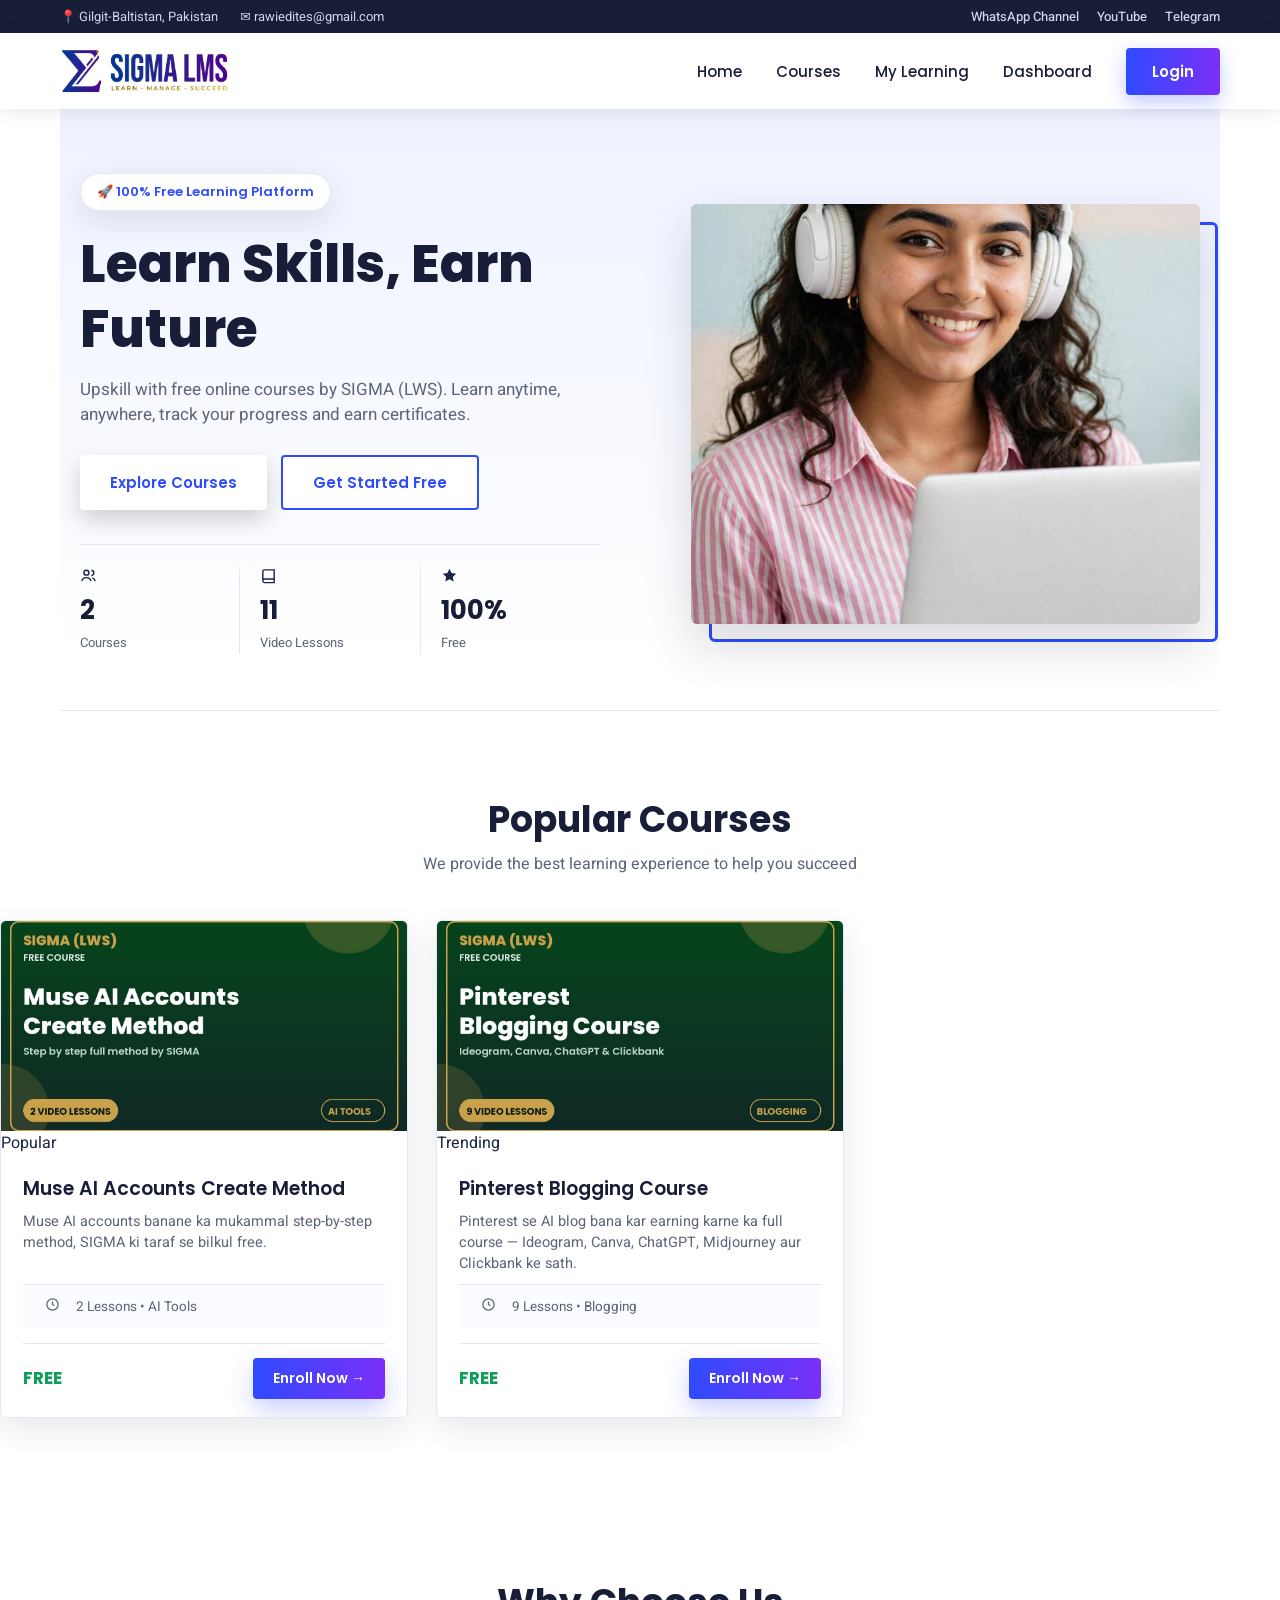
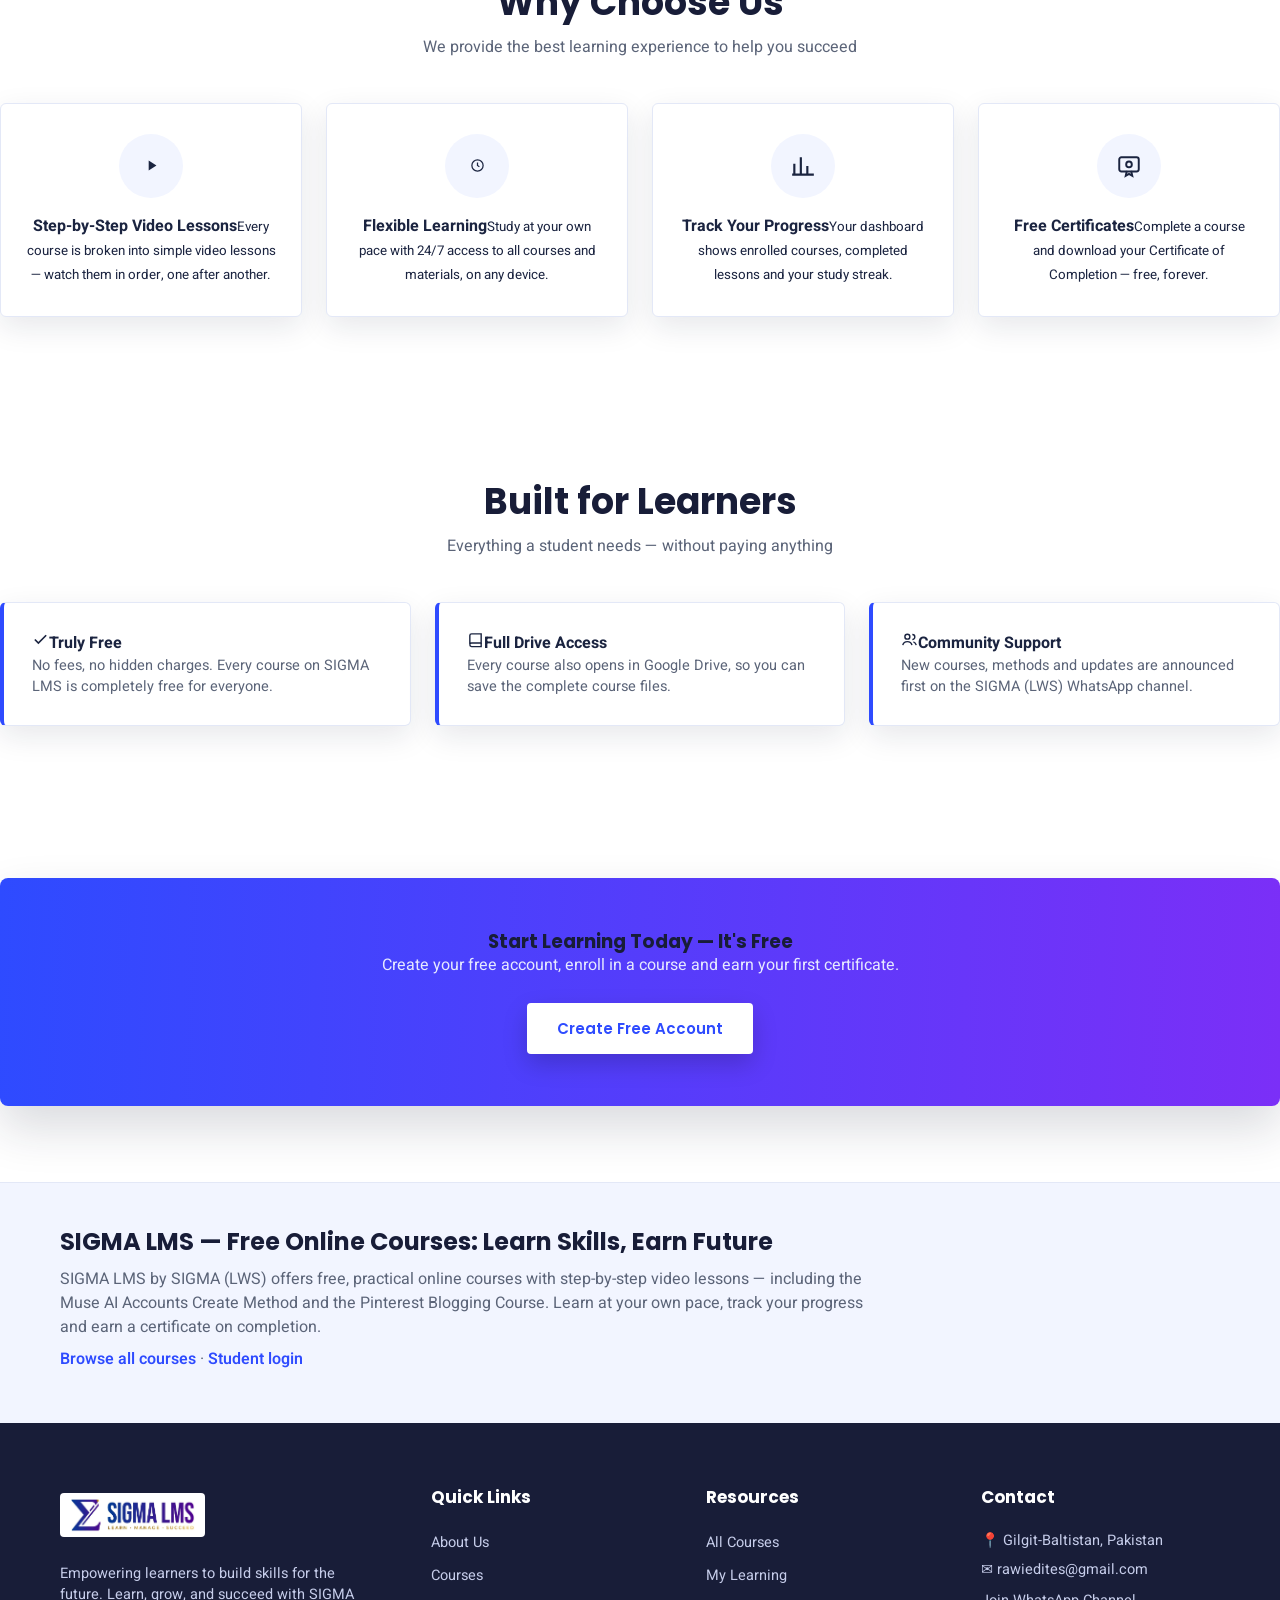
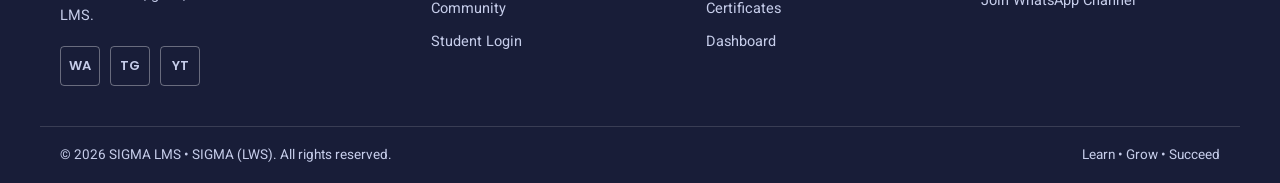
==== commit 5bb4103b: "SEO: canonical, OG/Twitter, WebSite schema, static H1 intro block, robots.txt, sitemap.xml, admin no" ====
--- a/index.html
+++ b/index.html
@@ -8,7 +8,21 @@
 <link rel="icon" type="image/png" href="assets/favicon.png">
 <link rel="preconnect" href="https://fonts.googleapis.com">
 <link href="https://fonts.googleapis.com/css2?family=Poppins:wght@400;500;600;700;800&family=Heebo:wght@400;500;600&display=swap" rel="stylesheet">
-<link rel="stylesheet" href="style.css?v=8">
+<link rel="canonical" href="https://sigmapack4-design.github.io/sigma-lms/">
+<meta property="og:type" content="website">
+<meta property="og:site_name" content="SIGMA LMS">
+<meta property="og:title" content="SIGMA LMS — Learn Skills, Earn Future">
+<meta property="og:description" content="Free online courses by SIGMA (LWS) — learn practical skills with step-by-step video lessons, track your progress and earn certificates.">
+<meta property="og:url" content="https://sigmapack4-design.github.io/sigma-lms/">
+<meta property="og:image" content="https://sigmapack4-design.github.io/sigma-lms/assets/edu-girl.jpg">
+<meta name="twitter:card" content="summary_large_image">
+<meta name="twitter:title" content="SIGMA LMS — Learn Skills, Earn Future">
+<meta name="twitter:description" content="Free online courses by SIGMA (LWS) — step-by-step video lessons, progress tracking and certificates.">
+<meta name="twitter:image" content="https://sigmapack4-design.github.io/sigma-lms/assets/edu-girl.jpg">
+<script type="application/ld+json">
+{"@context":"https://schema.org","@type":"WebSite","name":"SIGMA LMS","url":"https://sigmapack4-design.github.io/sigma-lms/","description":"Free online courses by SIGMA (LWS) — practical skills with step-by-step video lessons and certificates.","publisher":{"@type":"Organization","name":"SIGMA (LWS)","logo":"https://sigmapack4-design.github.io/sigma-lms/assets/logo-mark.png"}}
+</script>
+<link rel="stylesheet" href="style.css?v=9">
 </head>
 <body>
 
@@ -42,6 +56,12 @@
 
 <main id="app"></main>
 
+
+<section class="seo-block"><div class="wrap">
+<h1>SIGMA LMS — Free Online Courses: Learn Skills, Earn Future</h1>
+<p>SIGMA LMS by SIGMA (LWS) offers free, practical online courses with step-by-step video lessons — including the Muse AI Accounts Create Method and the Pinterest Blogging Course. Learn at your own pace, track your progress and earn a certificate on completion.</p>
+<p><a href="#/courses">Browse all courses</a> · <a href="#/login">Student login</a></p>
+</div></section>
 <footer class="footer">
   <div class="footer-in">
     <div class="fcol fbrand">
@@ -77,7 +97,7 @@
   <div class="fbar"><span>© 2026 SIGMA LMS • SIGMA (LWS). All rights reserved.</span><span>Learn • Grow • Succeed</span></div>
 </footer>
 
-<script src="data.js?v=8"></script>
-<script src="app.js?v=8"></script>
+<script src="data.js?v=9"></script>
+<script src="app.js?v=9"></script>
 </body>
 </html>
--- a/style.css
+++ b/style.css
@@ -273,3 +273,9 @@
   .cta h2{font-size:25px}
   .footer-in{grid-template-columns:1fr;padding:46px 20px 30px}
 }
+
+/* SEO intro block (static, crawler-visible) */
+.seo-block{background:var(--soft);border-top:1px solid var(--line);padding:44px 0}
+.seo-block h1{font-size:24px;margin-bottom:10px}
+.seo-block p{color:var(--mut);max-width:820px;margin-bottom:8px}
+.seo-block a{color:var(--pri);font-weight:600}
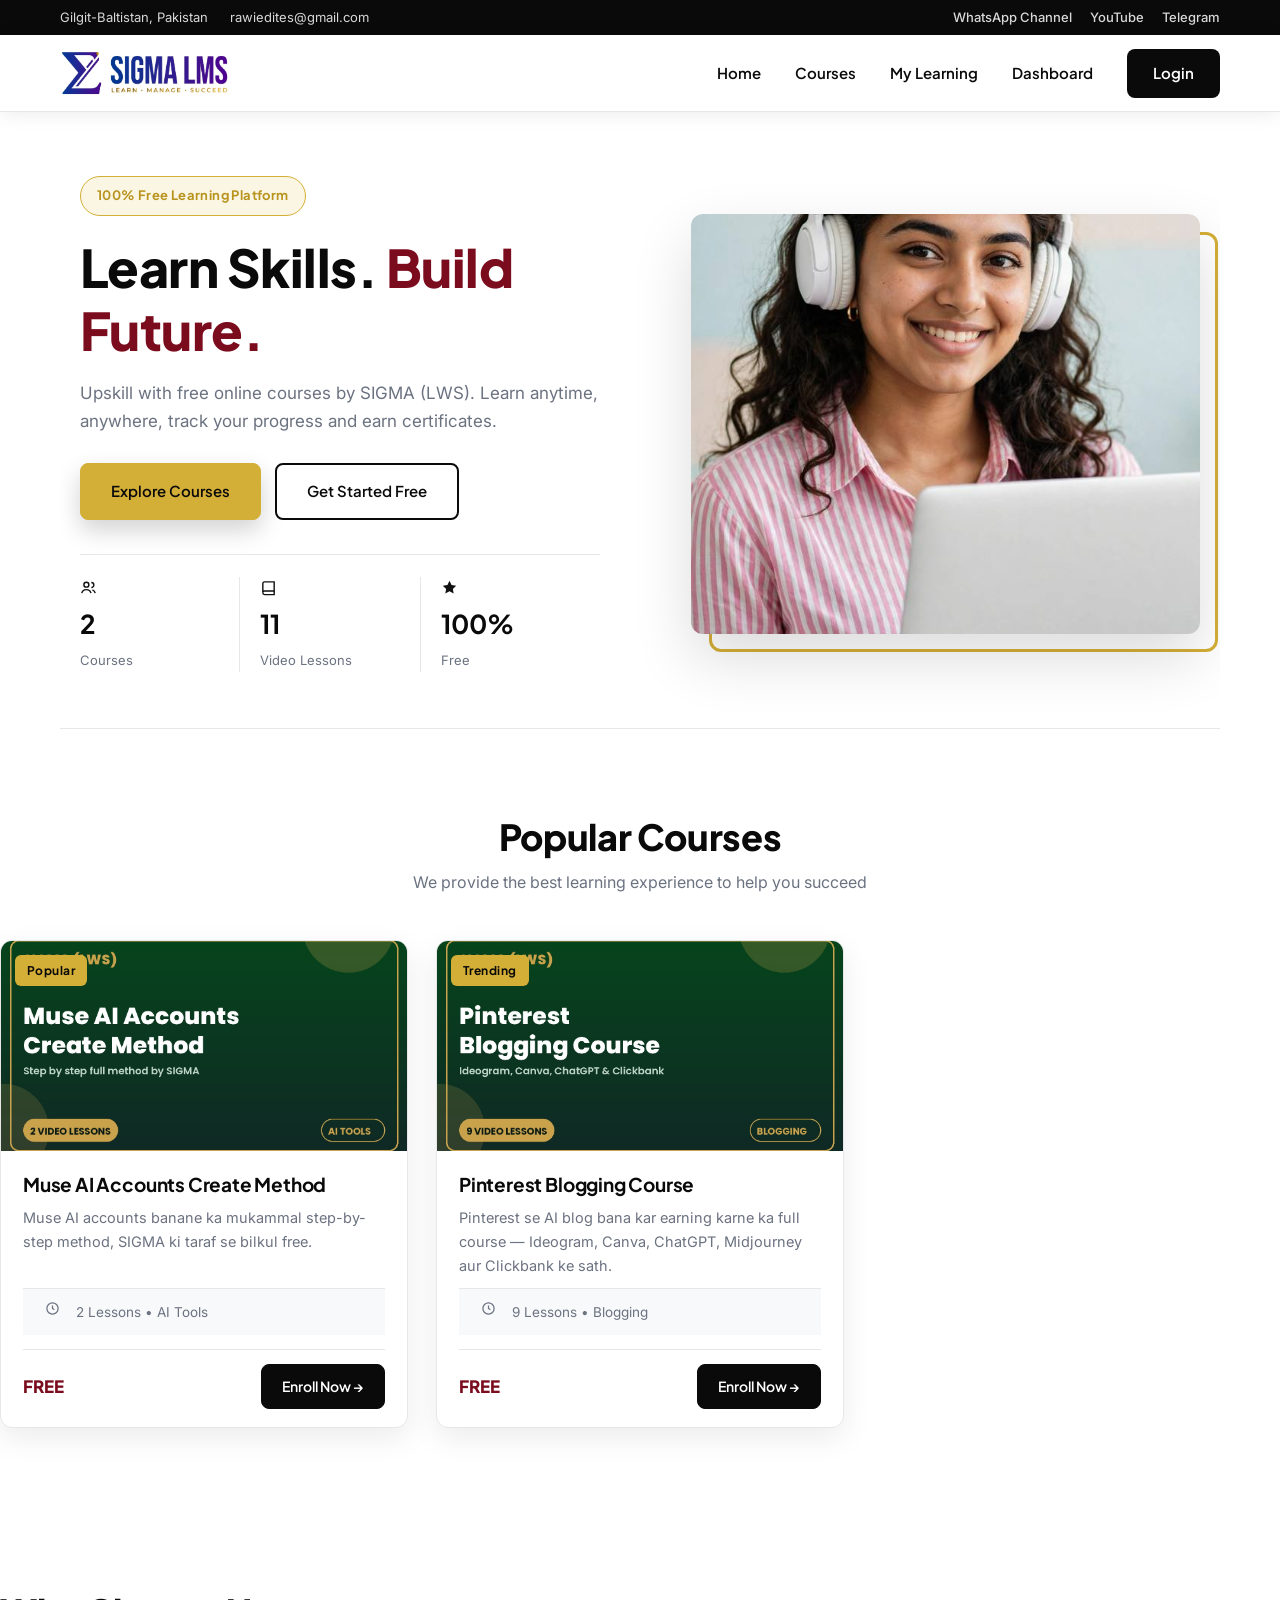
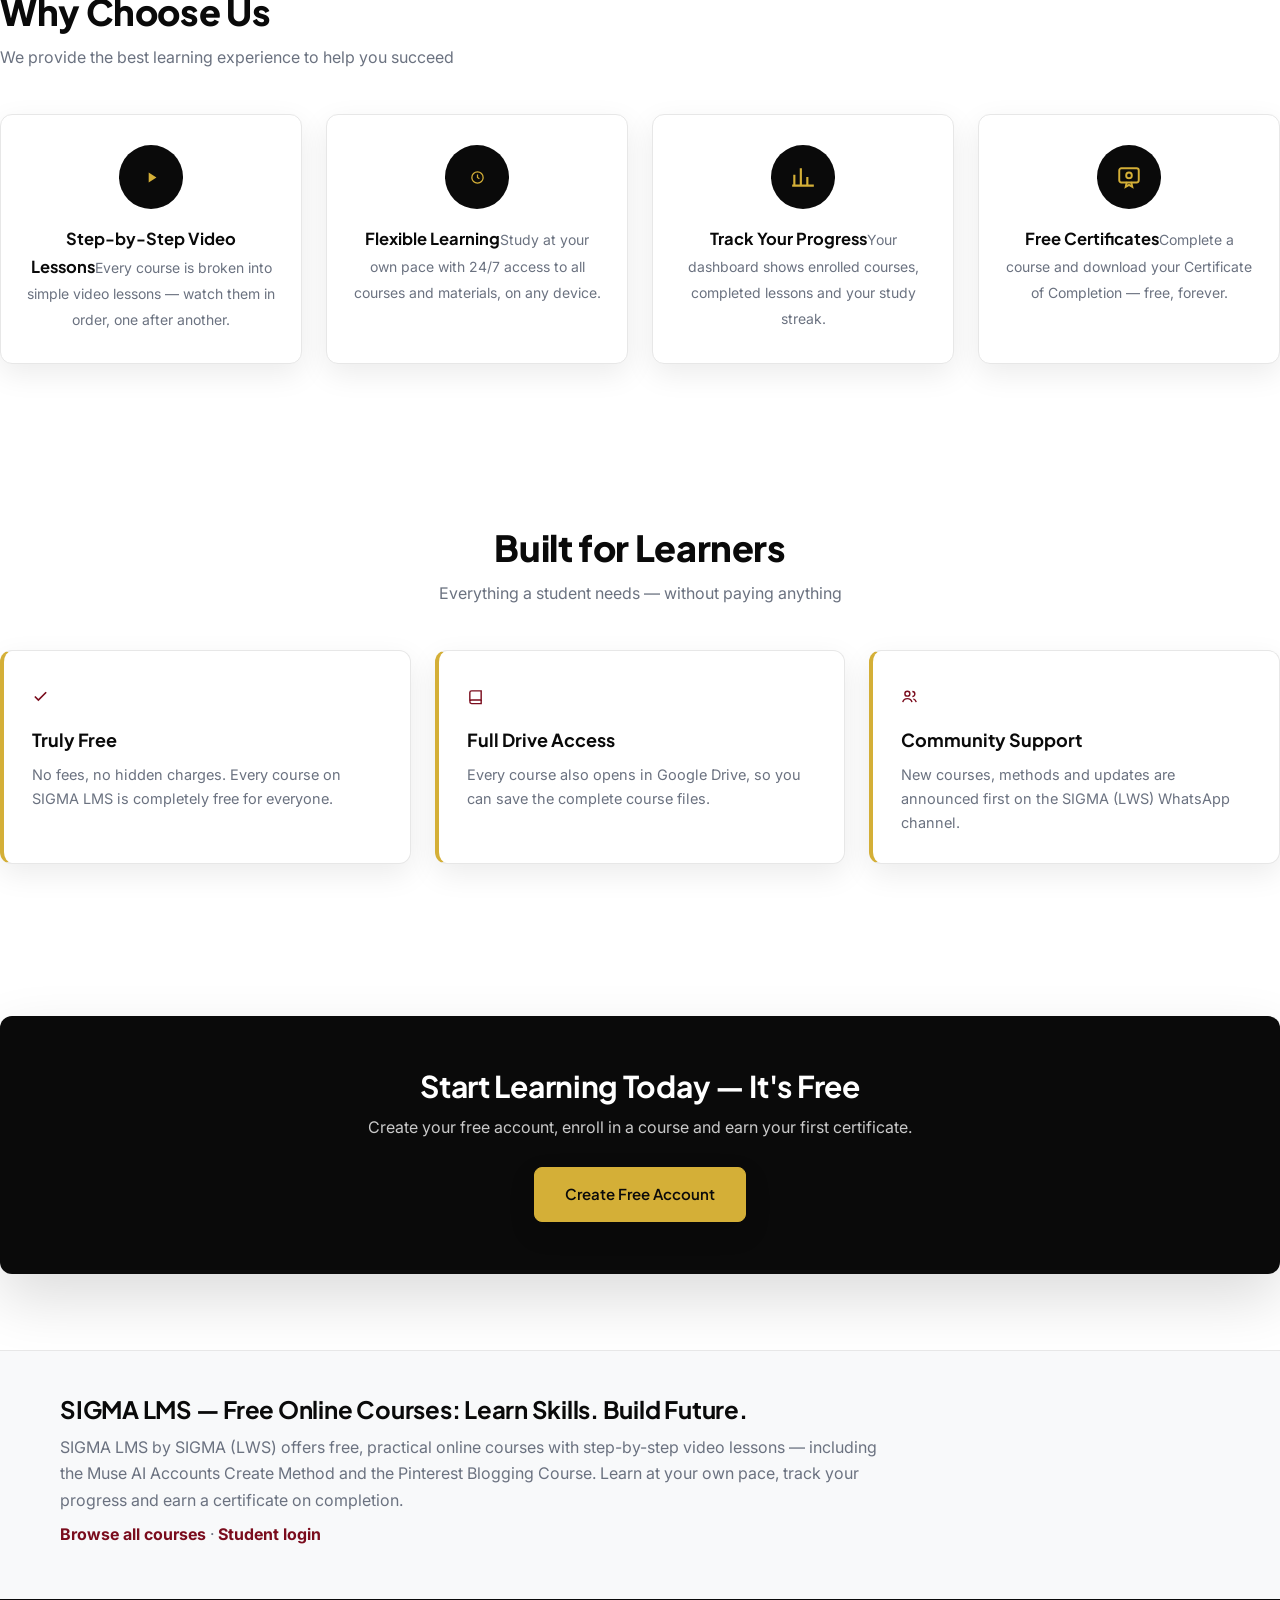
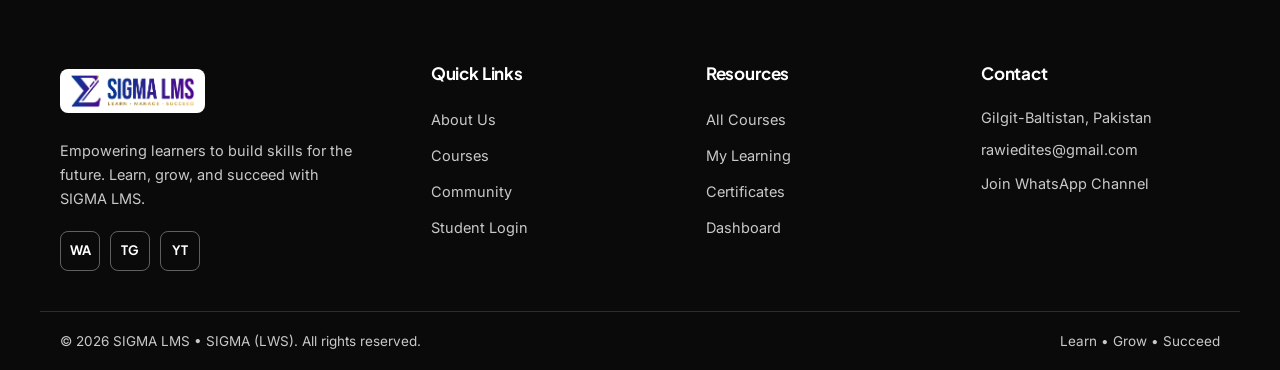
==== commit de941d57: "v9 design system: black/white/gold/maroon, Plus Jakarta Sans + Inter, no gradients, no emoji UI, tag" ====
--- a/index.html
+++ b/index.html
@@ -3,34 +3,34 @@
 <head>
 <meta charset="UTF-8">
 <meta name="viewport" content="width=device-width, initial-scale=1.0">
-<title>SIGMA LMS — Learn Skills, Earn Future</title>
+<title>SIGMA LMS — Learn Skills. Build Future.</title>
 <meta name="description" content="Free online courses by SIGMA (LWS) — learn practical skills with step-by-step video lessons, track your progress and earn certificates.">
 <link rel="icon" type="image/png" href="assets/favicon.png">
 <link rel="preconnect" href="https://fonts.googleapis.com">
-<link href="https://fonts.googleapis.com/css2?family=Poppins:wght@400;500;600;700;800&family=Heebo:wght@400;500;600&display=swap" rel="stylesheet">
+<link href="https://fonts.googleapis.com/css2?family=Plus+Jakarta+Sans:wght@500;600;700;800&family=Inter:wght@400;500;600;700&display=swap" rel="stylesheet">
 <link rel="canonical" href="https://sigmapack4-design.github.io/sigma-lms/">
 <meta property="og:type" content="website">
 <meta property="og:site_name" content="SIGMA LMS">
-<meta property="og:title" content="SIGMA LMS — Learn Skills, Earn Future">
+<meta property="og:title" content="SIGMA LMS — Learn Skills. Build Future.">
 <meta property="og:description" content="Free online courses by SIGMA (LWS) — learn practical skills with step-by-step video lessons, track your progress and earn certificates.">
 <meta property="og:url" content="https://sigmapack4-design.github.io/sigma-lms/">
 <meta property="og:image" content="https://sigmapack4-design.github.io/sigma-lms/assets/edu-girl.jpg">
 <meta name="twitter:card" content="summary_large_image">
-<meta name="twitter:title" content="SIGMA LMS — Learn Skills, Earn Future">
+<meta name="twitter:title" content="SIGMA LMS — Learn Skills. Build Future.">
 <meta name="twitter:description" content="Free online courses by SIGMA (LWS) — step-by-step video lessons, progress tracking and certificates.">
 <meta name="twitter:image" content="https://sigmapack4-design.github.io/sigma-lms/assets/edu-girl.jpg">
 <script type="application/ld+json">
 {"@context":"https://schema.org","@type":"WebSite","name":"SIGMA LMS","url":"https://sigmapack4-design.github.io/sigma-lms/","description":"Free online courses by SIGMA (LWS) — practical skills with step-by-step video lessons and certificates.","publisher":{"@type":"Organization","name":"SIGMA (LWS)","logo":"https://sigmapack4-design.github.io/sigma-lms/assets/logo-mark.png"}}
 </script>
-<link rel="stylesheet" href="style.css?v=9">
+<link rel="stylesheet" href="style.css?v=10">
 </head>
 <body>
 
 <div class="strip">
   <div class="strip-in">
     <div class="strip-left">
-      <span>📍 Gilgit-Baltistan, Pakistan</span>
-      <span>✉️ rawiedites@gmail.com</span>
+      <span>Gilgit-Baltistan, Pakistan</span>
+      <span>rawiedites@gmail.com</span>
     </div>
     <div class="strip-right">
       <a href="https://whatsapp.com/channel/0029VbE0bx5BKfhvceuZrE1I" target="_blank" rel="noopener">WhatsApp Channel</a>
@@ -58,7 +58,7 @@
 
 
 <section class="seo-block"><div class="wrap">
-<h1>SIGMA LMS — Free Online Courses: Learn Skills, Earn Future</h1>
+<h1>SIGMA LMS — Free Online Courses: Learn Skills. Build Future.</h1>
 <p>SIGMA LMS by SIGMA (LWS) offers free, practical online courses with step-by-step video lessons — including the Muse AI Accounts Create Method and the Pinterest Blogging Course. Learn at your own pace, track your progress and earn a certificate on completion.</p>
 <p><a href="#/courses">Browse all courses</a> · <a href="#/login">Student login</a></p>
 </div></section>
@@ -89,15 +89,15 @@
     </div>
     <div class="fcol">
       <h4>Contact</h4>
-      <p>📍 Gilgit-Baltistan, Pakistan</p>
-      <p>✉️ rawiedites@gmail.com</p>
+      <p>Gilgit-Baltistan, Pakistan</p>
+      <p>rawiedites@gmail.com</p>
       <a href="https://whatsapp.com/channel/0029VbE0bx5BKfhvceuZrE1I" target="_blank" rel="noopener">Join WhatsApp Channel</a>
     </div>
   </div>
   <div class="fbar"><span>© 2026 SIGMA LMS • SIGMA (LWS). All rights reserved.</span><span>Learn • Grow • Succeed</span></div>
 </footer>
 
-<script src="data.js?v=9"></script>
-<script src="app.js?v=9"></script>
+<script src="data.js?v=10"></script>
+<script src="app.js?v=10"></script>
 </body>
 </html>
--- a/style.css
+++ b/style.css
@@ -1,40 +1,41 @@
-/* SIGMA LMS — v8: professional LMS template layout (eLEARNING-style anatomy)
-   Top strip + sticky white navbar + section-label headings + course cards with
-   meta footer bars + dark footer. SIGMA brand colours kept (blue→purple). */
+/* SIGMA LMS — v9 design system (user spec 2026-11-26):
+   Primary Black #0A0A0A, White / Light Grey #F8F9FA, Accent Gold #D4AF37,
+   Accent Maroon #7A0C1D. Plus Jakarta Sans headings + Inter body.
+   Minimal, sharp, 12px radius, no gradients, no emoji UI. */
 *{box-sizing:border-box;margin:0;padding:0}
 :root{
-  --pri:#2e4bff; --pri2:#7b2ff7; --grad:linear-gradient(92deg,#2e4bff,#7b2ff7);
-  --dark:#181d38; --ink:#1b2440; --mut:#5b6478; --bg:#fff; --soft:#f2f5ff;
-  --line:#e3e8f7; --green:#0e9f5a; --gold:#f5a623;
-  --shadow:0 10px 30px rgba(24,29,56,.10); --shadow-lg:0 22px 48px rgba(24,29,56,.16);
+  --pri:#0A0A0A; --pri2:#0A0A0A;
+  --dark:#0A0A0A; --ink:#111111; --mut:#6B7280; --bg:#fff; --soft:#F8F9FA;
+  --line:#E7E7E7; --green:#7A0C1D; --gold:#D4AF37; --gold-dark:#B8941F; --maroon:#7A0C1D;
+  --shadow:0 10px 30px rgba(10,10,10,.08); --shadow-lg:0 24px 60px rgba(10,10,10,.14);
 }
 html{scroll-behavior:smooth}
-body{font-family:'Heebo',system-ui,sans-serif;color:var(--ink);background:var(--bg);overflow-x:hidden}
-h1,h2,h3,h4{font-family:'Poppins',sans-serif;color:var(--dark);line-height:1.25}
+body{font-family:'Inter',system-ui,sans-serif;color:var(--ink);background:var(--bg);overflow-x:hidden;line-height:1.65;-webkit-font-smoothing:antialiased}
+h1,h2,h3,h4{font-family:'Plus Jakarta Sans','Inter',sans-serif;color:var(--dark);line-height:1.22;letter-spacing:-.01em}
 a{text-decoration:none;color:inherit}
 img{display:block;max-width:100%}
 .wrap{max-width:1200px;margin:0 auto;padding:0 20px}
 
 /* ---------- Top strip ---------- */
-.strip{background:var(--dark);color:#cfd6f2;font-size:13px}
+.strip{background:#0A0A0A;color:#D8D8D8;font-size:13px}
 .strip-in{max-width:1200px;margin:0 auto;padding:7px 20px;display:flex;justify-content:space-between;gap:16px;flex-wrap:wrap}
 .strip-left{display:flex;gap:22px;flex-wrap:wrap}
 .strip-right{display:flex;gap:18px}
-.strip-right a{color:#cfd6f2;font-weight:500}
-.strip-right a:hover{color:#fff}
-
-/* ---------- Navbar (sticky, template style) ---------- */
-.navbar{position:sticky;top:0;z-index:1000;background:#fff;box-shadow:0 2px 18px rgba(24,29,56,.10)}
+.strip-right a{color:#D8D8D8;font-weight:500}
+.strip-right a:hover{color:var(--gold)}
+
+/* ---------- Navbar (sticky) ---------- */
+.navbar{position:sticky;top:0;z-index:1000;background:#fff;box-shadow:0 2px 18px rgba(10,10,10,.08);border-bottom:1px solid var(--line)}
 .nav-in{max-width:1200px;margin:0 auto;padding:0 20px;height:76px;display:flex;align-items:center;gap:28px}
 .brand{display:flex;align-items:center;flex:none}
 .brand img{height:46px;width:auto}
 .topnav{margin-left:auto;display:flex;align-items:center;gap:6px}
-.topnav a.nl{font-family:'Poppins',sans-serif;font-size:15px;font-weight:500;color:var(--dark);padding:10px 14px;position:relative}
-.topnav a.nl::after{content:"";position:absolute;left:14px;right:14px;bottom:4px;height:3px;background:var(--grad);transform:scaleX(0);transform-origin:left;transition:transform .25s}
-.topnav a.nl:hover,.topnav a.nl.on{color:var(--pri)}
+.topnav a.nl{font-family:'Plus Jakarta Sans',sans-serif;font-size:15px;font-weight:600;color:var(--dark);padding:10px 14px;position:relative}
+.topnav a.nl::after{content:"";position:absolute;left:14px;right:14px;bottom:4px;height:3px;background:var(--gold);transform:scaleX(0);transform-origin:left;transition:transform .25s}
+.topnav a.nl:hover,.topnav a.nl.on{color:#000}
 .topnav a.nl:hover::after,.topnav a.nl.on::after{transform:scaleX(1)}
-.loginbtn{margin-left:14px;background:var(--grad);color:#fff;font-family:'Poppins',sans-serif;font-weight:600;font-size:15px;padding:12px 26px;border-radius:4px;box-shadow:0 8px 20px rgba(46,75,255,.28);transition:transform .2s,box-shadow .2s}
-.loginbtn:hover{transform:translateY(-2px);box-shadow:0 12px 26px rgba(46,75,255,.34)}
+.loginbtn{margin-left:14px;background:var(--black,#0A0A0A);background:#0A0A0A;color:#fff;font-family:'Plus Jakarta Sans',sans-serif;font-weight:600;font-size:15px;padding:12px 26px;border-radius:8px;transition:transform .2s,background .2s}
+.loginbtn:hover{transform:translateY(-2px);background:#1d1d1d}
 .burger{display:none;margin-left:auto;background:none;border:0;cursor:pointer;width:44px;height:44px;flex-direction:column;align-items:center;justify-content:center;gap:6px}
 .burger span{display:block;width:26px;height:3px;background:var(--dark);border-radius:2px;transition:.25s}
 .burger.x span:nth-child(1){transform:translateY(9px) rotate(45deg)}
@@ -42,149 +43,156 @@
 .burger.x span:nth-child(3){transform:translateY(-9px) rotate(-45deg)}
 
 /* ---------- Buttons ---------- */
-.btn{display:inline-flex;align-items:center;gap:8px;background:var(--grad);color:#fff;font-family:'Poppins',sans-serif;font-weight:600;font-size:15px;padding:14px 30px;border-radius:4px;border:0;cursor:pointer;box-shadow:0 10px 24px rgba(46,75,255,.26);transition:transform .2s,box-shadow .2s}
-.btn:hover{transform:translateY(-2px);box-shadow:0 14px 30px rgba(46,75,255,.32)}
-.btn.outline{background:#fff;color:var(--pri);border:2px solid var(--pri);box-shadow:none}
-.btn.ghost{background:transparent;color:var(--pri);box-shadow:none;border:2px solid var(--line)}
-.btn.white{background:#fff;color:var(--pri);box-shadow:0 10px 24px rgba(0,0,0,.18)}
+.btn{display:inline-flex;align-items:center;gap:8px;background:#0A0A0A;color:#fff;font-family:'Plus Jakarta Sans',sans-serif;font-weight:600;font-size:15px;padding:14px 30px;border-radius:8px;border:1px solid #0A0A0A;cursor:pointer;transition:transform .2s,background .2s}
+.btn:hover{transform:translateY(-2px);background:#1d1d1d}
+.btn.outline{background:#fff;color:#0A0A0A;border:2px solid #0A0A0A;box-shadow:none}
+.btn.outline:hover{background:#0A0A0A;color:#fff}
+.btn.ghost{background:transparent;color:#0A0A0A;box-shadow:none;border:2px solid var(--line)}
+.btn.white{background:var(--gold);color:#0A0A0A;border-color:var(--gold);box-shadow:0 10px 24px rgba(0,0,0,.18)}
+.btn.white:hover{background:var(--gold-dark);color:#fff}
 .btn.sm{padding:10px 20px;font-size:14px}
 
 /* ---------- Hero ---------- */
-.hero{background:linear-gradient(180deg,#eef2ff 0%,#ffffff 92%);border-bottom:1px solid var(--line);overflow:hidden}
+.hero{background:#fff;border-bottom:1px solid var(--line);overflow:hidden}
 .hero-in{max-width:1200px;margin:0 auto;padding:64px 20px 56px;display:grid;grid-template-columns:1.05fr .95fr;gap:48px;align-items:center}
-.hero-badge{display:inline-block;background:#fff;border:1px solid var(--line);color:var(--pri);font-family:'Poppins',sans-serif;font-weight:600;font-size:13px;padding:8px 16px;border-radius:999px;box-shadow:var(--shadow)}
+.hero-badge{display:inline-block;background:#FBF6E3;border:1px solid var(--gold);color:var(--gold-dark);font-family:'Plus Jakarta Sans',sans-serif;font-weight:700;font-size:13px;padding:8px 16px;border-radius:999px;letter-spacing:.03em}
 .hero h1{font-size:52px;font-weight:800;margin:20px 0 16px}
-.hero h1 .grad{background:var(--grad);-webkit-background-clip:text;background-clip:text;color:transparent}
+.hero h1 .grad{color:var(--maroon)}
 .hero p{font-size:17px;color:var(--mut);max-width:520px}
 .hero-btns{display:flex;gap:14px;margin:28px 0 34px;flex-wrap:wrap}
 .hero-stats{display:flex;gap:0;border-top:1px solid var(--line);padding-top:22px;max-width:520px}
 .hs{flex:1}
 .hs+.hs{border-left:1px solid var(--line);padding-left:20px}
-.hs b{display:block;font-family:'Poppins',sans-serif;font-size:26px;color:var(--dark)}
+.hs b{display:block;font-family:'Plus Jakarta Sans',sans-serif;font-size:26px;color:var(--dark)}
 .hs span{font-size:13px;color:var(--mut)}
-.hero-photo{position:relative}
-.hero-photo::before{content:"";position:absolute;inset:18px -18px -18px 18px;border:3px solid var(--pri);border-radius:6px;z-index:0}
-.hero-photo img{position:relative;z-index:1;width:100%;height:420px;object-fit:cover;border-radius:6px;box-shadow:var(--shadow-lg)}
+.hero-photo{position:relative;isolation:isolate}
+.hero-photo::before{content:"";position:absolute;inset:18px -18px -18px 18px;border:3px solid var(--gold);border-radius:12px;z-index:0}
+.hero-photo img{position:relative;z-index:1;width:100%;height:420px;object-fit:cover;border-radius:12px;box-shadow:var(--shadow-lg)}
 
 /* ---------- Sections ---------- */
 .section{padding:76px 0}
 .section.soft{background:var(--soft)}
 .sec-head{text-align:center;max-width:640px;margin:0 auto 44px}
-.sec-head .s-title{display:inline-flex;align-items:center;gap:12px;font-family:'Poppins',sans-serif;font-weight:600;font-size:14px;letter-spacing:2px;text-transform:uppercase;color:var(--pri)}
-.sec-head .s-title::before,.sec-head .s-title::after{content:"";width:34px;height:2px;background:var(--grad)}
-.sec-head h2{font-size:36px;font-weight:700;margin-top:10px}
+.sec-head.left{text-align:left;margin-left:0}
+.sec-head .s-title{display:inline-flex;align-items:center;gap:12px;font-family:'Plus Jakarta Sans',sans-serif;font-weight:700;font-size:14px;letter-spacing:2px;text-transform:uppercase;color:var(--maroon)}
+.sec-head .s-title::before,.sec-head .s-title::after{content:"";width:34px;height:2px;background:var(--gold)}
+.sec-head h2{font-size:36px;font-weight:800;margin-top:10px}
 .sec-head .s-sub,.sec-head p{color:var(--mut);margin-top:10px;font-size:16px}
-.page-head{background:linear-gradient(180deg,#eef2ff,#fff);border-bottom:1px solid var(--line);padding:52px 0 40px;text-align:center}
-.page-head h1{font-size:40px;font-weight:700}
+.page-head{background:var(--soft);border-bottom:1px solid var(--line);padding:52px 0 40px;text-align:center}
+.page-head h1{font-size:40px;font-weight:800}
 .page-head p{color:var(--mut);margin-top:8px}
 
 /* ---------- Course cards ---------- */
 .cgrid{display:grid;grid-template-columns:repeat(3,1fr);gap:28px}
-.ccard{background:#fff;border:1px solid var(--line);border-radius:6px;overflow:hidden;box-shadow:var(--shadow);display:flex;flex-direction:column;transition:transform .25s,box-shadow .25s}
+.ccard{background:#fff;border:1px solid var(--line);border-radius:12px;overflow:hidden;box-shadow:var(--shadow);display:flex;flex-direction:column;transition:transform .25s,box-shadow .25s}
 .ccard:hover{transform:translateY(-6px);box-shadow:var(--shadow-lg)}
-.thumbwrap{position:relative;overflow:hidden}
+.thumbwrap{position:relative;overflow:hidden;display:block}
 .thumbwrap img{width:100%;height:210px;object-fit:cover;transition:transform .5s}
 .ccard:hover .thumbwrap img{transform:scale(1.07)}
-.ccat{position:absolute;top:14px;left:14px;background:var(--grad);color:#fff;font-family:'Poppins',sans-serif;font-size:12px;font-weight:600;padding:6px 12px;border-radius:4px;z-index:2}
+.cchip{position:absolute;top:14px;left:14px;background:var(--gold);color:#0A0A0A;font-family:'Plus Jakarta Sans',sans-serif;font-size:12px;font-weight:700;padding:6px 12px;border-radius:6px;z-index:2;letter-spacing:.04em}
+.cchip.free{background:var(--maroon);color:#fff}
+.ccat{position:absolute;top:14px;left:14px;background:#0A0A0A;color:#fff;font-family:'Plus Jakarta Sans',sans-serif;font-size:12px;font-weight:600;padding:6px 12px;border-radius:6px;z-index:2}
 .ccard-body{padding:22px 22px 18px;display:flex;flex-direction:column;gap:10px;flex:1}
-.ccard-body h3{font-size:19px;font-weight:600}
+.ccard-body h3{font-size:19px;font-weight:700}
 .cdesc{color:var(--mut);font-size:14.5px;flex:1}
 .crow{display:flex;align-items:center;justify-content:space-between;border-top:1px solid var(--line);padding-top:14px;margin-top:4px}
-.free{font-family:'Poppins',sans-serif;font-weight:700;color:var(--green);font-size:17px}
-.freeprice{font-family:'Poppins',sans-serif;font-weight:700;color:var(--green);font-size:17px}
-.paidprice{font-family:'Poppins',sans-serif;font-weight:700;color:var(--pri);font-size:17px}
-.cmeta{display:flex;gap:16px;color:var(--mut);font-size:13.5px;border-top:1px solid var(--line);padding:12px 22px;background:#fbfcff}
+.free{font-family:'Plus Jakarta Sans',sans-serif;font-weight:800;color:var(--maroon);font-size:17px}
+.freeprice{font-family:'Plus Jakarta Sans',sans-serif;font-weight:800;color:var(--maroon);font-size:17px}
+.paidprice{font-family:'Plus Jakarta Sans',sans-serif;font-weight:800;color:#0A0A0A;font-size:17px}
+.cmeta{display:flex;gap:16px;color:var(--mut);font-size:13.5px;border-top:1px solid var(--line);padding:12px 22px;background:var(--soft)}
 .cmeta span{display:inline-flex;align-items:center;gap:6px}
 
 /* ---------- Why / benefits ---------- */
 .why-grid{display:grid;grid-template-columns:repeat(4,1fr);gap:24px}
-.why-item{background:#fff;border:1px solid var(--line);border-radius:6px;padding:30px 24px;text-align:center;box-shadow:var(--shadow);transition:transform .25s}
-.why-item:hover{transform:translateY(-5px)}
-.why-item .ic{width:64px;height:64px;margin:0 auto 16px;border-radius:50%;background:var(--soft);display:flex;align-items:center;justify-content:center;font-size:28px}
-.why-item h3{font-size:17px;margin-bottom:8px}
-.why-item p{color:var(--mut);font-size:14px}
+.why-item{background:#fff;border:1px solid var(--line);border-radius:12px;padding:30px 24px;text-align:center;box-shadow:var(--shadow);transition:transform .25s;display:flex;flex-direction:column;align-items:center;gap:6px}
+.why-item:hover{transform:translateY(-5px);border-color:var(--gold)}
+.why-item .ic{width:64px;height:64px;margin:0 auto 10px;border-radius:50%;background:#0A0A0A;color:var(--gold);display:flex;align-items:center;justify-content:center;font-size:26px}
+.why-item b{font-family:'Plus Jakarta Sans',sans-serif;font-size:16.5px;color:var(--dark)}
+.why-item small{color:var(--mut);font-size:14px;line-height:1.55}
 .bgrid{display:grid;grid-template-columns:repeat(3,1fr);gap:24px}
-.bcard{background:#fff;border:1px solid var(--line);border-left:4px solid var(--pri);border-radius:6px;padding:28px;box-shadow:var(--shadow)}
-.bcard h3{font-size:18px;margin-bottom:8px}
+.bcard{background:#fff;border:1px solid var(--line);border-left:4px solid var(--gold);border-radius:12px;padding:28px;box-shadow:var(--shadow)}
+.bcard .ic{color:var(--maroon);font-size:22px;display:block;margin-bottom:10px}
+.bcard b{font-family:'Plus Jakarta Sans',sans-serif;font-size:18px;display:block;margin-bottom:8px;color:var(--dark)}
 .bcard p{color:var(--mut);font-size:14.5px}
 
 /* ---------- CTA banner ---------- */
-.cta{background:var(--grad);border-radius:8px;padding:52px 40px;text-align:center;color:#fff;box-shadow:var(--shadow-lg)}
+.cta{background:#0A0A0A;border-radius:12px;padding:52px 40px;text-align:center;color:#fff;box-shadow:var(--shadow-lg)}
+.cta h3{color:#fff;font-size:30px;margin-bottom:10px;font-family:'Plus Jakarta Sans',sans-serif}
 .cta h2{color:#fff;font-size:32px;margin-bottom:10px}
-.cta p{color:#e6e9ff;max-width:560px;margin:0 auto 26px}
+.cta p{color:#C9C9C9;max-width:560px;margin:0 auto 26px}
 
 /* ---------- Filters / courses page ---------- */
 .filters{display:flex;gap:14px;flex-wrap:wrap;align-items:center;margin-bottom:26px}
-.searchbox{flex:1;min-width:220px}
-.searchbox input,.sortsel,.fld input,.fld select{width:100%;padding:13px 16px;border:1.5px solid var(--line);border-radius:4px;font:inherit;font-size:15px;background:#fff;color:var(--ink)}
-.searchbox input:focus,.sortsel:focus,.fld input:focus,.fld select:focus{outline:none;border-color:var(--pri)}
+.searchbox{flex:1;min-width:220px;display:flex;align-items:center;gap:10px}
+.searchbox input,.sortsel,.fld input,.fld select{width:100%;padding:13px 16px;border:1.5px solid var(--line);border-radius:8px;font:inherit;font-size:15px;background:#fff;color:var(--ink)}
+.searchbox input:focus,.sortsel:focus,.fld input:focus,.fld select:focus{outline:none;border-color:var(--gold-dark)}
 .sortsel{width:auto}
 .chips{display:flex;gap:10px;flex-wrap:wrap;margin-bottom:24px}
-.chip{font-family:'Poppins',sans-serif;font-size:13.5px;font-weight:500;padding:9px 18px;border-radius:999px;border:1.5px solid var(--line);background:#fff;color:var(--dark);cursor:pointer;transition:.2s}
-.chip:hover{border-color:var(--pri);color:var(--pri)}
-.chip.on{background:var(--grad);color:#fff;border-color:transparent}
+.chip{font-family:'Plus Jakarta Sans',sans-serif;font-size:13.5px;font-weight:600;padding:9px 18px;border-radius:999px;border:1.5px solid var(--line);background:#fff;color:var(--dark);cursor:pointer;transition:.2s}
+.chip:hover{border-color:#0A0A0A}
+.chip.on{background:#0A0A0A;color:#fff;border-color:#0A0A0A}
 .showing{color:var(--mut);font-size:14px;margin-bottom:18px}
 .empty{text-align:center;color:var(--mut);padding:60px 20px;font-size:16px}
 
 /* ---------- Course page / player ---------- */
-.coursepage{padding:44px 0 70px}
-.backlink{display:inline-block;color:var(--pri);font-weight:500;margin-bottom:18px}
+.coursepage{padding:44px 0 70px;max-width:1200px;margin:0 auto;padding-left:20px;padding-right:20px}
+.backlink{display:inline-block;color:var(--maroon);font-weight:600;margin-bottom:18px}
 .course-head{max-width:820px}
-.course-head h1{font-size:34px;margin:10px 0}
+.course-head h1,.course-head h2{font-size:34px;margin:10px 0}
 .course-head p{color:var(--mut)}
-.player-wrap{margin:26px 0;background:#000;border-radius:8px;overflow:hidden;box-shadow:var(--shadow-lg)}
+.player-wrap{margin:26px 0;background:#000;border-radius:12px;overflow:hidden;box-shadow:var(--shadow-lg)}
 .player-wrap iframe{width:100%;aspect-ratio:16/9;border:0;display:block}
 .player-actions{display:flex;gap:12px;flex-wrap:wrap;margin:18px 0 30px}
-.prog{height:10px;background:var(--line);border-radius:99px;overflow:hidden;margin:10px 0 6px}
-.prog i{display:block;height:100%;background:var(--grad);border-radius:99px;transition:width .4s}
+.prog{height:10px;background:#ECECEC;border-radius:99px;overflow:hidden;margin:10px 0 6px}
+.prog i{display:block;height:100%;background:var(--gold);border-radius:99px;transition:width .4s}
 .pct{font-size:13.5px;color:var(--mut)}
 .lessons{display:flex;flex-direction:column;gap:10px;margin-top:14px}
-.lesson{display:flex;align-items:center;gap:14px;text-align:left;width:100%;background:#fff;border:1.5px solid var(--line);border-radius:6px;padding:15px 18px;font:inherit;cursor:pointer;transition:.2s}
-.lesson:hover{border-color:var(--pri)}
-.lesson .n{flex:none;width:34px;height:34px;border-radius:50%;background:var(--soft);color:var(--pri);font-family:'Poppins',sans-serif;font-weight:600;display:flex;align-items:center;justify-content:center;font-size:14px}
-.lesson.playing{border-color:var(--pri);background:var(--soft)}
-.lesson.done .n{background:var(--green);color:#fff}
-.lesson .dl{margin-left:auto;color:var(--green);font-weight:600;font-size:13px}
-.cert-banner{margin-top:26px;background:linear-gradient(92deg,#fff8e6,#fff);border:1.5px solid var(--gold);border-radius:8px;padding:24px;display:flex;gap:18px;align-items:center;flex-wrap:wrap;box-shadow:var(--shadow)}
+.lesson{display:flex;align-items:center;gap:14px;text-align:left;width:100%;background:#fff;border:1.5px solid var(--line);border-radius:8px;padding:15px 18px;font:inherit;cursor:pointer;transition:.2s}
+.lesson:hover{border-color:var(--gold-dark)}
+.lesson .n{flex:none;width:34px;height:34px;border-radius:50%;background:var(--soft);color:#0A0A0A;font-family:'Plus Jakarta Sans',sans-serif;font-weight:700;display:flex;align-items:center;justify-content:center;font-size:14px;border:1px solid var(--line)}
+.lesson.playing{border-color:var(--gold-dark);background:#FBF6E3}
+.lesson.done .n{background:var(--maroon);color:#fff;border-color:var(--maroon)}
+.lesson .dl,.lesson .done{margin-left:auto;color:var(--maroon);font-weight:600;font-size:13px}
+.cert-banner{margin-top:26px;background:#FBF6E3;border:1.5px solid var(--gold);border-radius:12px;padding:24px;display:flex;gap:18px;align-items:center;flex-wrap:wrap;box-shadow:var(--shadow)}
 .cert-banner h3{font-size:19px}
 .cert-banner p{color:var(--mut);font-size:14.5px}
 
 /* ---------- Auth ---------- */
 .auth{display:grid;grid-template-columns:1fr 1fr;min-height:calc(100vh - 76px)}
-.auth-side{background:var(--grad);color:#fff;padding:56px 48px;display:flex;flex-direction:column;justify-content:center;gap:18px}
-.auth-side img.student{width:100%;max-width:380px;border-radius:8px;box-shadow:var(--shadow-lg)}
+.auth-side{background:#0A0A0A;color:#fff;padding:56px 48px;display:flex;flex-direction:column;justify-content:center;gap:18px}
+.auth-side img.student{width:100%;max-width:380px;border-radius:12px;box-shadow:var(--shadow-lg)}
 .auth-side h2{color:#fff;font-size:30px}
-.auth-side p{color:#e6e9ff}
+.auth-side p{color:#D8D8D8}
 .auth-card{display:flex;align-items:center;justify-content:center;padding:48px 24px;background:var(--soft)}
-.auth-form{background:#fff;border:1px solid var(--line);border-radius:8px;box-shadow:var(--shadow);padding:38px;width:100%;max-width:430px}
+.auth-form{background:#fff;border:1px solid var(--line);border-radius:12px;box-shadow:var(--shadow);padding:38px;width:100%;max-width:430px}
 .auth-form h2{font-size:26px;margin-bottom:6px}
 .auth-form .sub{color:var(--mut);margin-bottom:22px;font-size:14.5px}
 .fld{margin-bottom:16px}
-.fld label{display:block;font-family:'Poppins',sans-serif;font-size:13.5px;font-weight:500;margin-bottom:7px;color:var(--dark)}
+.fld label{display:block;font-family:'Plus Jakarta Sans',sans-serif;font-size:13.5px;font-weight:600;margin-bottom:7px;color:var(--dark)}
 .auth-form .btn{width:100%;justify-content:center;margin-top:6px}
-.auth-err{background:#fdecec;color:#b3261e;border:1px solid #f5c6c2;border-radius:4px;padding:11px 14px;font-size:14px;margin-bottom:16px}
+.auth-err{background:#FDECEC;color:#8A1F1F;border:1px solid #F5C6C2;border-radius:8px;padding:11px 14px;font-size:14px;margin-bottom:16px}
 .auth-alt{text-align:center;margin-top:18px;color:var(--mut);font-size:14.5px}
-.auth-alt a{color:var(--pri);font-weight:600}
-.auth-note{margin-top:16px;font-size:12.5px;color:var(--mut);background:var(--soft);border-radius:4px;padding:10px 12px}
+.auth-alt a{color:var(--maroon);font-weight:700}
+.auth-note{margin-top:16px;font-size:12.5px;color:var(--mut);background:var(--soft);border-radius:8px;padding:10px 12px}
 .gate{text-align:center;padding:80px 20px}
 .gate h2{font-size:28px;margin-bottom:10px}
 .gate p{color:var(--mut);margin-bottom:24px}
 
 /* ---------- Dashboard ---------- */
 .dash{display:grid;grid-template-columns:270px 1fr;gap:0;max-width:1200px;margin:0 auto;padding:36px 20px 70px}
-.dash-side{background:var(--dark);color:#dfe4ff;border-radius:8px;padding:28px 22px;height:fit-content;position:sticky;top:100px}
-.dash-side .av{width:58px;height:58px;border-radius:50%;background:var(--grad);display:flex;align-items:center;justify-content:center;font-family:'Poppins',sans-serif;font-size:23px;font-weight:700;color:#fff;margin-bottom:12px}
+.dash-side{background:#0A0A0A;color:#E8E8E8;border-radius:12px;padding:28px 22px;height:fit-content;position:sticky;top:100px}
+.dash-side .av{width:58px;height:58px;border-radius:50%;background:var(--gold);display:flex;align-items:center;justify-content:center;font-family:'Plus Jakarta Sans',sans-serif;font-size:23px;font-weight:800;color:#0A0A0A;margin-bottom:12px}
 .dash-side h3{color:#fff;font-size:18px}
-.dash-side .dsub{color:#9aa5cf;font-size:13.5px;margin-bottom:22px}
-.dash-side a{display:block;padding:11px 14px;border-radius:4px;color:#dfe4ff;font-weight:500;margin-bottom:4px}
-.dash-side a:hover,.dash-side a.cur{background:rgba(255,255,255,.10);color:#fff}
+.dash-side .dsub{color:#A9A9A9;font-size:13.5px;margin-bottom:22px}
+.dash-side a{display:block;padding:11px 14px;border-radius:8px;color:#E8E8E8;font-weight:500;margin-bottom:4px}
+.dash-side a:hover,.dash-side a.cur{background:#1D1D1D;color:#fff}
 .dash-main{padding:6px 0 0 30px;min-width:0}
 .dash-main h2{font-size:26px;margin-bottom:18px}
 .stat-grid{display:grid;grid-template-columns:repeat(4,1fr);gap:18px;margin-bottom:28px}
-.stat-card{background:#fff;border:1px solid var(--line);border-radius:6px;padding:22px;box-shadow:var(--shadow)}
-.stat-card b{display:block;font-family:'Poppins',sans-serif;font-size:28px;color:var(--pri)}
+.stat-card{background:#fff;border:1px solid var(--line);border-radius:12px;padding:22px;box-shadow:var(--shadow)}
+.stat-card b{display:block;font-family:'Plus Jakarta Sans',sans-serif;font-size:28px;color:#0A0A0A}
 .stat-card span{color:var(--mut);font-size:13.5px}
-.panel{background:#fff;border:1px solid var(--line);border-radius:8px;padding:26px;box-shadow:var(--shadow);margin-bottom:24px}
+.panel{background:#fff;border:1px solid var(--line);border-radius:12px;padding:26px;box-shadow:var(--shadow);margin-bottom:24px}
 .panel h3{font-size:19px;margin-bottom:16px}
 .dprog{margin-bottom:18px}
 .dprog .s-row{display:flex;justify-content:space-between;font-size:14.5px;margin-bottom:4px}
@@ -196,37 +204,38 @@
 .dp-top{display:flex;justify-content:space-between;align-items:center;gap:14px;flex-wrap:wrap;margin-bottom:18px}
 
 /* ---------- Checkout ---------- */
-.checkout{padding:44px 0 70px}
+.checkout{padding:44px 0 70px;max-width:1200px;margin:0 auto;padding-left:20px;padding-right:20px}
 .co-grid{display:grid;grid-template-columns:1.15fr .85fr;gap:28px;align-items:start}
-.co-card{background:#fff;border:1px solid var(--line);border-radius:8px;box-shadow:var(--shadow);padding:30px}
+.co-card{background:#fff;border:1px solid var(--line);border-radius:12px;box-shadow:var(--shadow);padding:30px}
 .co-title{font-size:22px;margin-bottom:6px}
 .co-sub{color:var(--mut);margin-bottom:22px;font-size:14.5px}
 .coupon-row{display:flex;gap:10px}
-.coupon-row input{flex:1;padding:13px 16px;border:1.5px solid var(--line);border-radius:4px;font:inherit}
-.coupon-row input:focus{outline:none;border-color:var(--pri)}
-.co-msg{font-size:14px;margin-top:10px;color:var(--green);font-weight:500}
-.method{display:flex;gap:12px;align-items:center;border:1.5px solid var(--line);border-radius:6px;padding:15px 18px;margin-bottom:12px;cursor:pointer;font-weight:500}
-.method:has(input:checked){border-color:var(--pri);background:var(--soft)}
-.summary img{width:100%;height:170px;object-fit:cover;border-radius:6px;margin-bottom:16px}
+.coupon-row input{flex:1;padding:13px 16px;border:1.5px solid var(--line);border-radius:8px;font:inherit}
+.coupon-row input:focus{outline:none;border-color:var(--gold-dark)}
+.co-msg{font-size:14px;margin-top:10px;color:var(--maroon);font-weight:600}
+.method{display:flex;gap:12px;align-items:center;border:1.5px solid var(--line);border-radius:8px;padding:15px 18px;margin-bottom:12px;cursor:pointer;font-weight:500}
+.method:has(input:checked){border-color:var(--gold-dark);background:#FBF6E3}
+.method input{accent-color:var(--maroon)}
+.summary img{width:100%;height:170px;object-fit:cover;border-radius:8px;margin-bottom:16px}
 .summary .s-row{display:flex;justify-content:space-between;padding:9px 0;border-bottom:1px solid var(--line);font-size:15px}
-.summary .total{font-family:'Poppins',sans-serif;font-weight:700;font-size:19px;color:var(--dark)}
+.summary .total{font-family:'Plus Jakarta Sans',sans-serif;font-weight:800;font-size:19px;color:var(--dark)}
 .co-note{font-size:13px;color:var(--mut);margin-top:14px}
 .co-ok{text-align:center;padding:30px 10px}
-.co-ok h3{font-size:24px;color:var(--green);margin-bottom:10px}
+.co-ok h3{font-size:24px;color:var(--maroon);margin-bottom:10px}
 .co-ok p{color:var(--mut)}
 
 /* ---------- Footer ---------- */
-.footer{background:var(--dark);color:#c6cdea;margin-top:0}
+.footer{background:#0A0A0A;color:#C9C9C9;margin-top:0}
 .footer-in{max-width:1200px;margin:0 auto;padding:64px 20px 40px;display:grid;grid-template-columns:1.4fr 1fr 1fr 1fr;gap:36px}
-.footer .brand img{height:44px;background:#fff;padding:5px 10px;border-radius:4px}
+.footer .brand img{height:44px;background:#fff;padding:5px 10px;border-radius:8px}
 .fcol h4{color:#fff;font-size:17px;margin-bottom:18px}
-.fcol a{display:block;color:#c6cdea;padding:6px 0;font-size:14.5px}
-.fcol a:hover{color:#fff}
+.fcol a{display:block;color:#C9C9C9;padding:6px 0;font-size:14.5px}
+.fcol a:hover{color:var(--gold)}
 .fcol p{font-size:14.5px;padding:4px 0}
 .fbrand p{margin:16px 0;max-width:300px}
 .socials{display:flex;gap:10px}
-.socials a{width:40px;height:40px;border:1px solid rgba(255,255,255,.35);border-radius:4px;display:flex;align-items:center;justify-content:center;font-family:'Poppins',sans-serif;font-weight:600;font-size:13px;padding:0}
-.socials a:hover{background:var(--pri);border-color:var(--pri);color:#fff}
+.socials a{width:40px;height:40px;border:1px solid rgba(255,255,255,.35);border-radius:8px;display:flex;align-items:center;justify-content:center;font-family:'Plus Jakarta Sans',sans-serif;font-weight:700;font-size:13px;padding:0;color:#fff}
+.socials a:hover{background:var(--gold);border-color:var(--gold);color:#0A0A0A}
 .fbar{border-top:1px solid rgba(255,255,255,.14);padding:18px 20px;max-width:1200px;margin:0 auto;display:flex;justify-content:space-between;gap:14px;flex-wrap:wrap;font-size:13.5px}
 
 /* ---------- Reveal animation (fast, transform-led) ---------- */
@@ -251,7 +260,7 @@
   .nav-in{height:66px}
   .brand img{height:38px}
   .burger{display:flex}
-  .topnav{position:absolute;top:100%;left:0;right:0;background:#fff;flex-direction:column;align-items:stretch;gap:0;padding:0 20px;box-shadow:0 24px 34px rgba(24,29,56,.16);max-height:0;overflow:hidden;transition:max-height .3s ease,padding .3s ease}
+  .topnav{position:absolute;top:100%;left:0;right:0;background:#fff;flex-direction:column;align-items:stretch;gap:0;padding:0 20px;box-shadow:0 24px 34px rgba(10,10,10,.16);max-height:0;overflow:hidden;transition:max-height .3s ease,padding .3s ease}
   .topnav.open{max-height:340px;padding:12px 20px 18px}
   .topnav a.nl{padding:13px 6px;border-bottom:1px solid var(--line);font-size:16px}
   .topnav a.nl::after{display:none}
@@ -268,9 +277,9 @@
   .section{padding:54px 0}
   .sec-head h2{font-size:29px}
   .page-head h1{font-size:31px}
-  .course-head h1{font-size:27px}
+  .course-head h1,.course-head h2{font-size:27px}
   .cta{padding:38px 22px}
-  .cta h2{font-size:25px}
+  .cta h3{font-size:24px}
   .footer-in{grid-template-columns:1fr;padding:46px 20px 30px}
 }
 
@@ -278,4 +287,4 @@
 .seo-block{background:var(--soft);border-top:1px solid var(--line);padding:44px 0}
 .seo-block h1{font-size:24px;margin-bottom:10px}
 .seo-block p{color:var(--mut);max-width:820px;margin-bottom:8px}
-.seo-block a{color:var(--pri);font-weight:600}
+.seo-block a{color:var(--maroon);font-weight:700}
